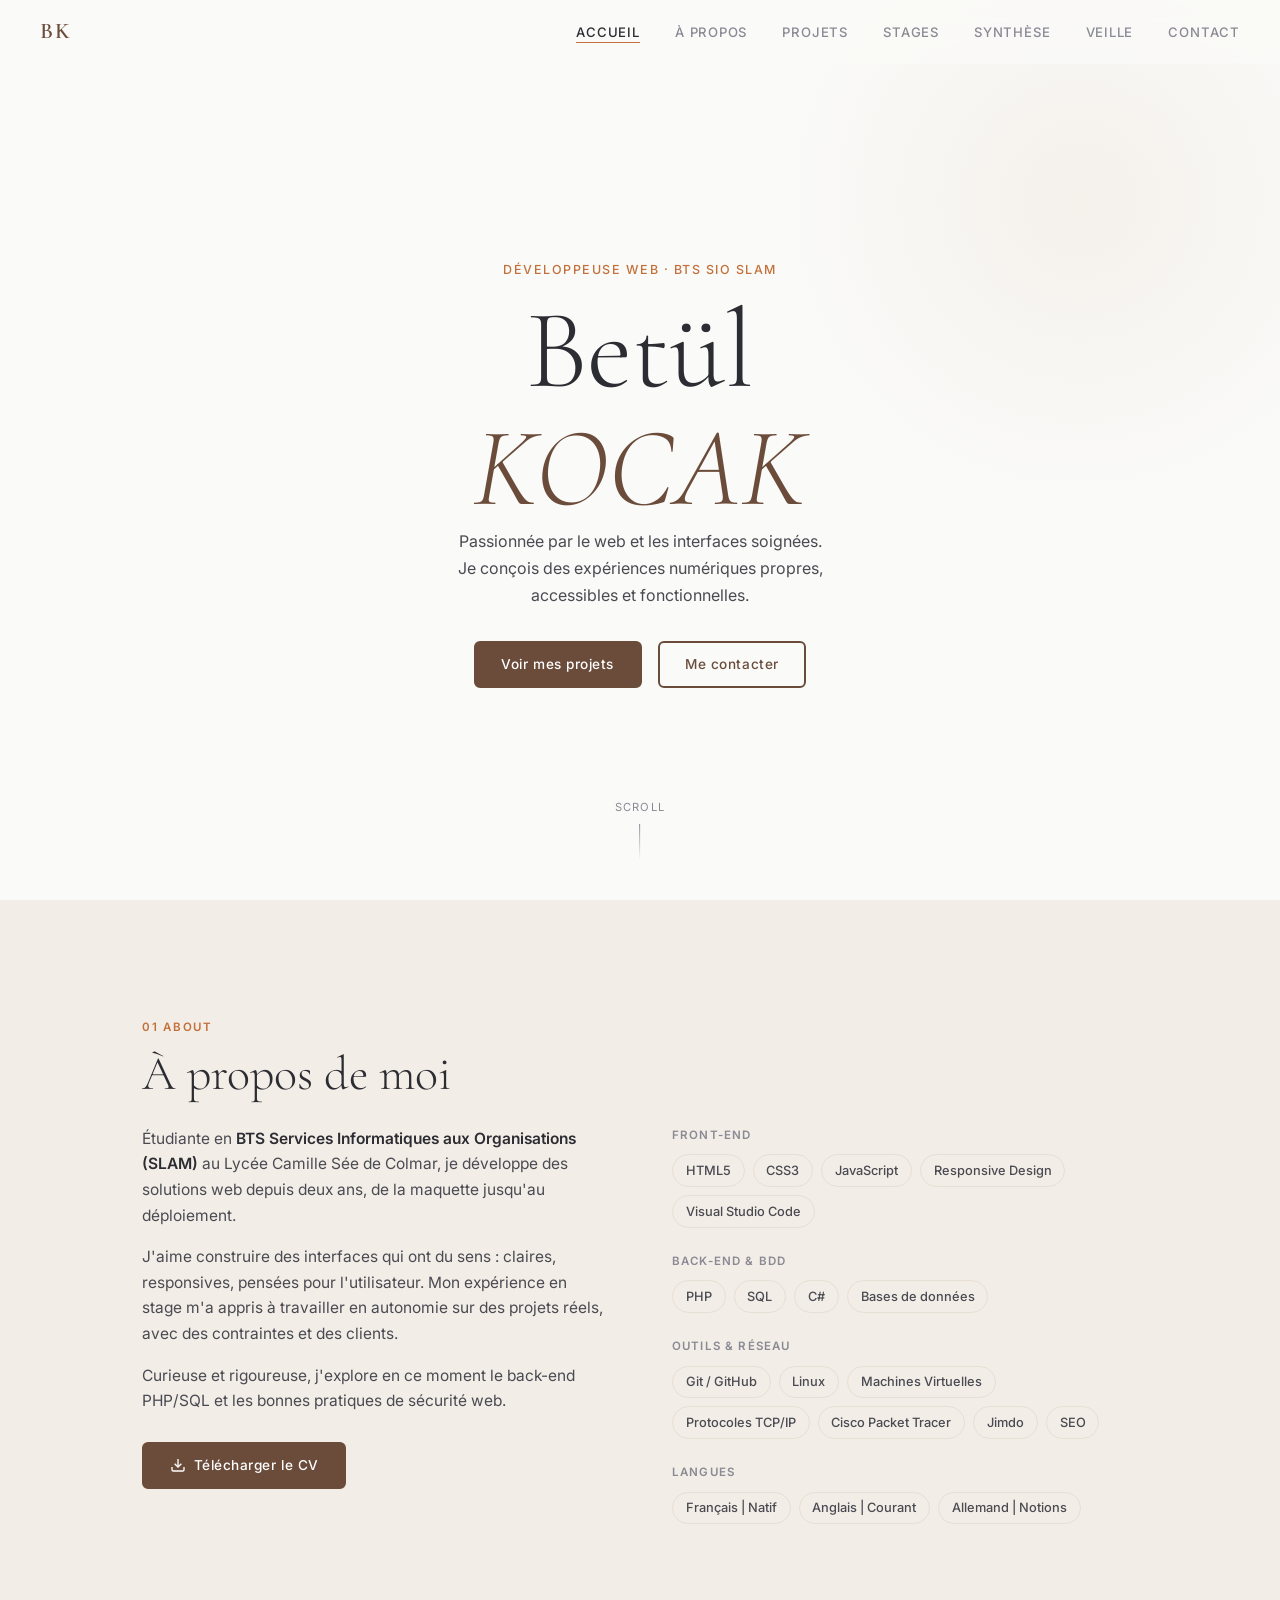
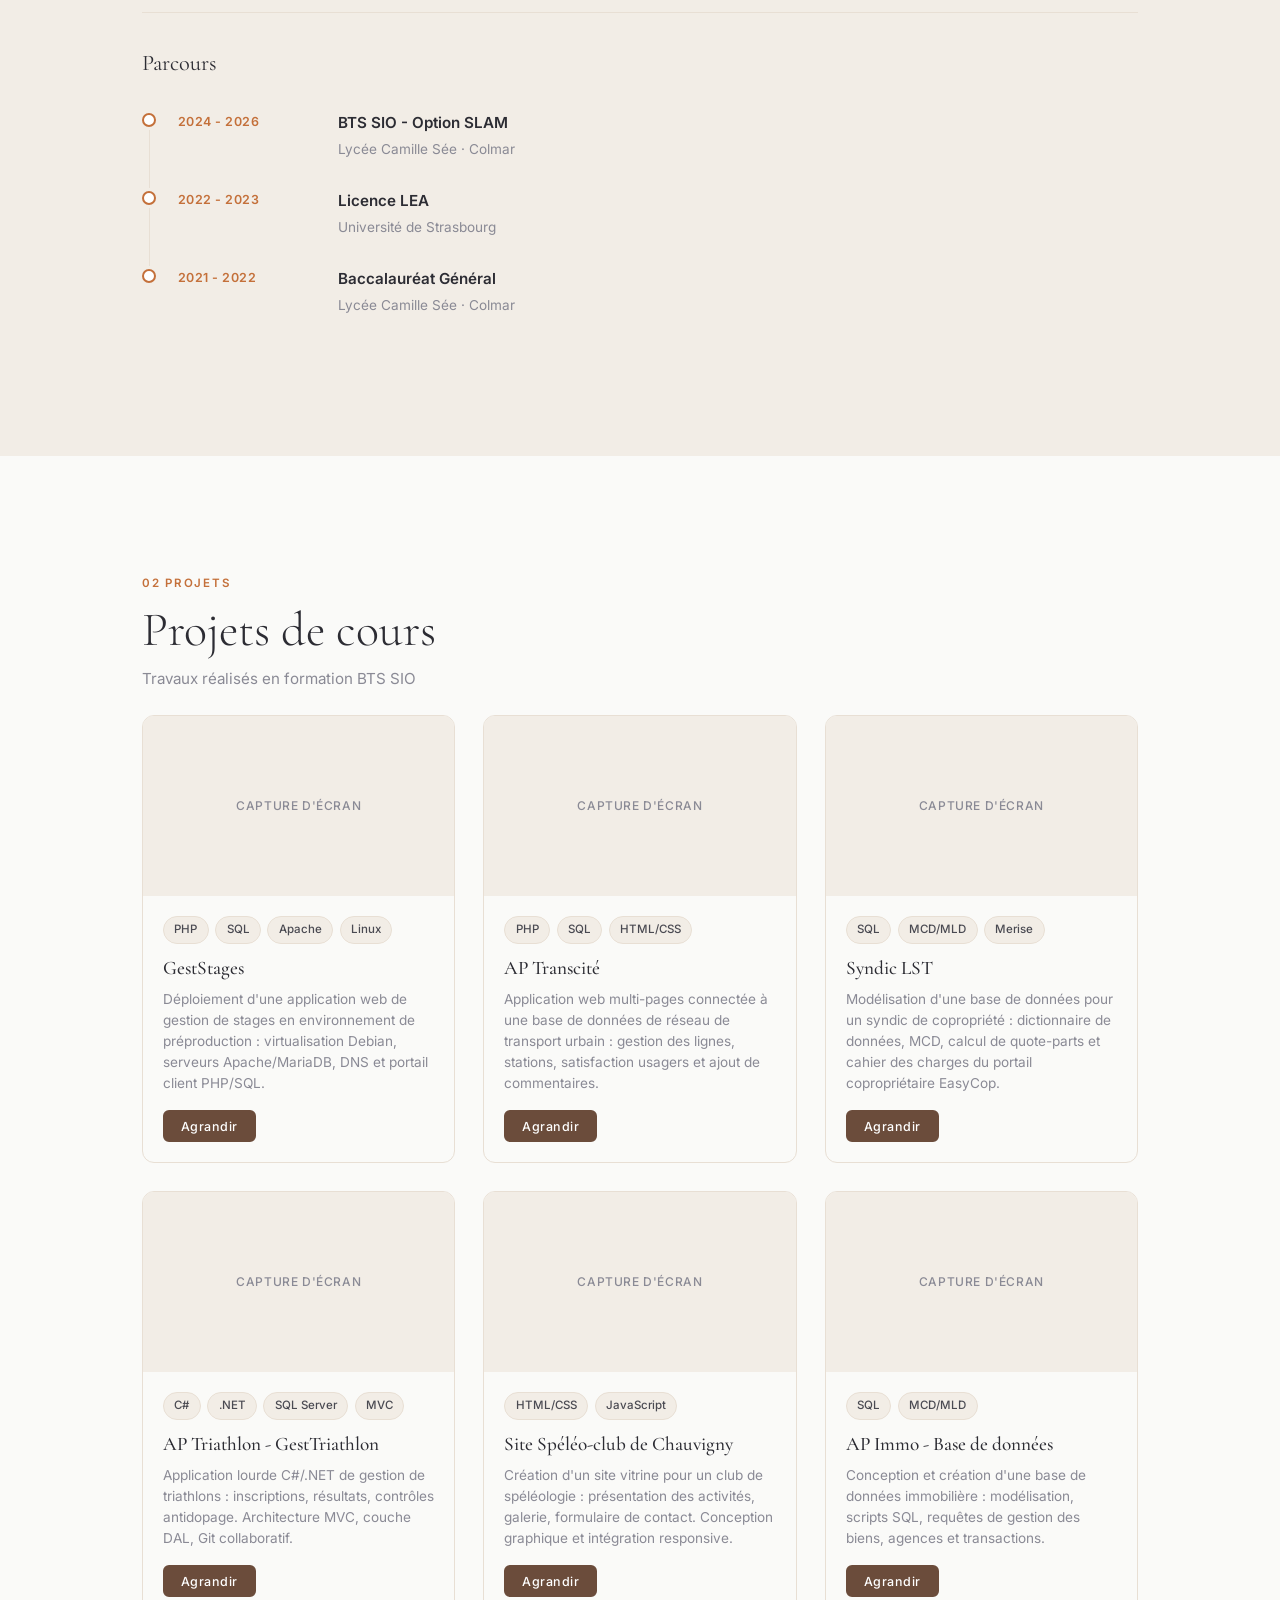
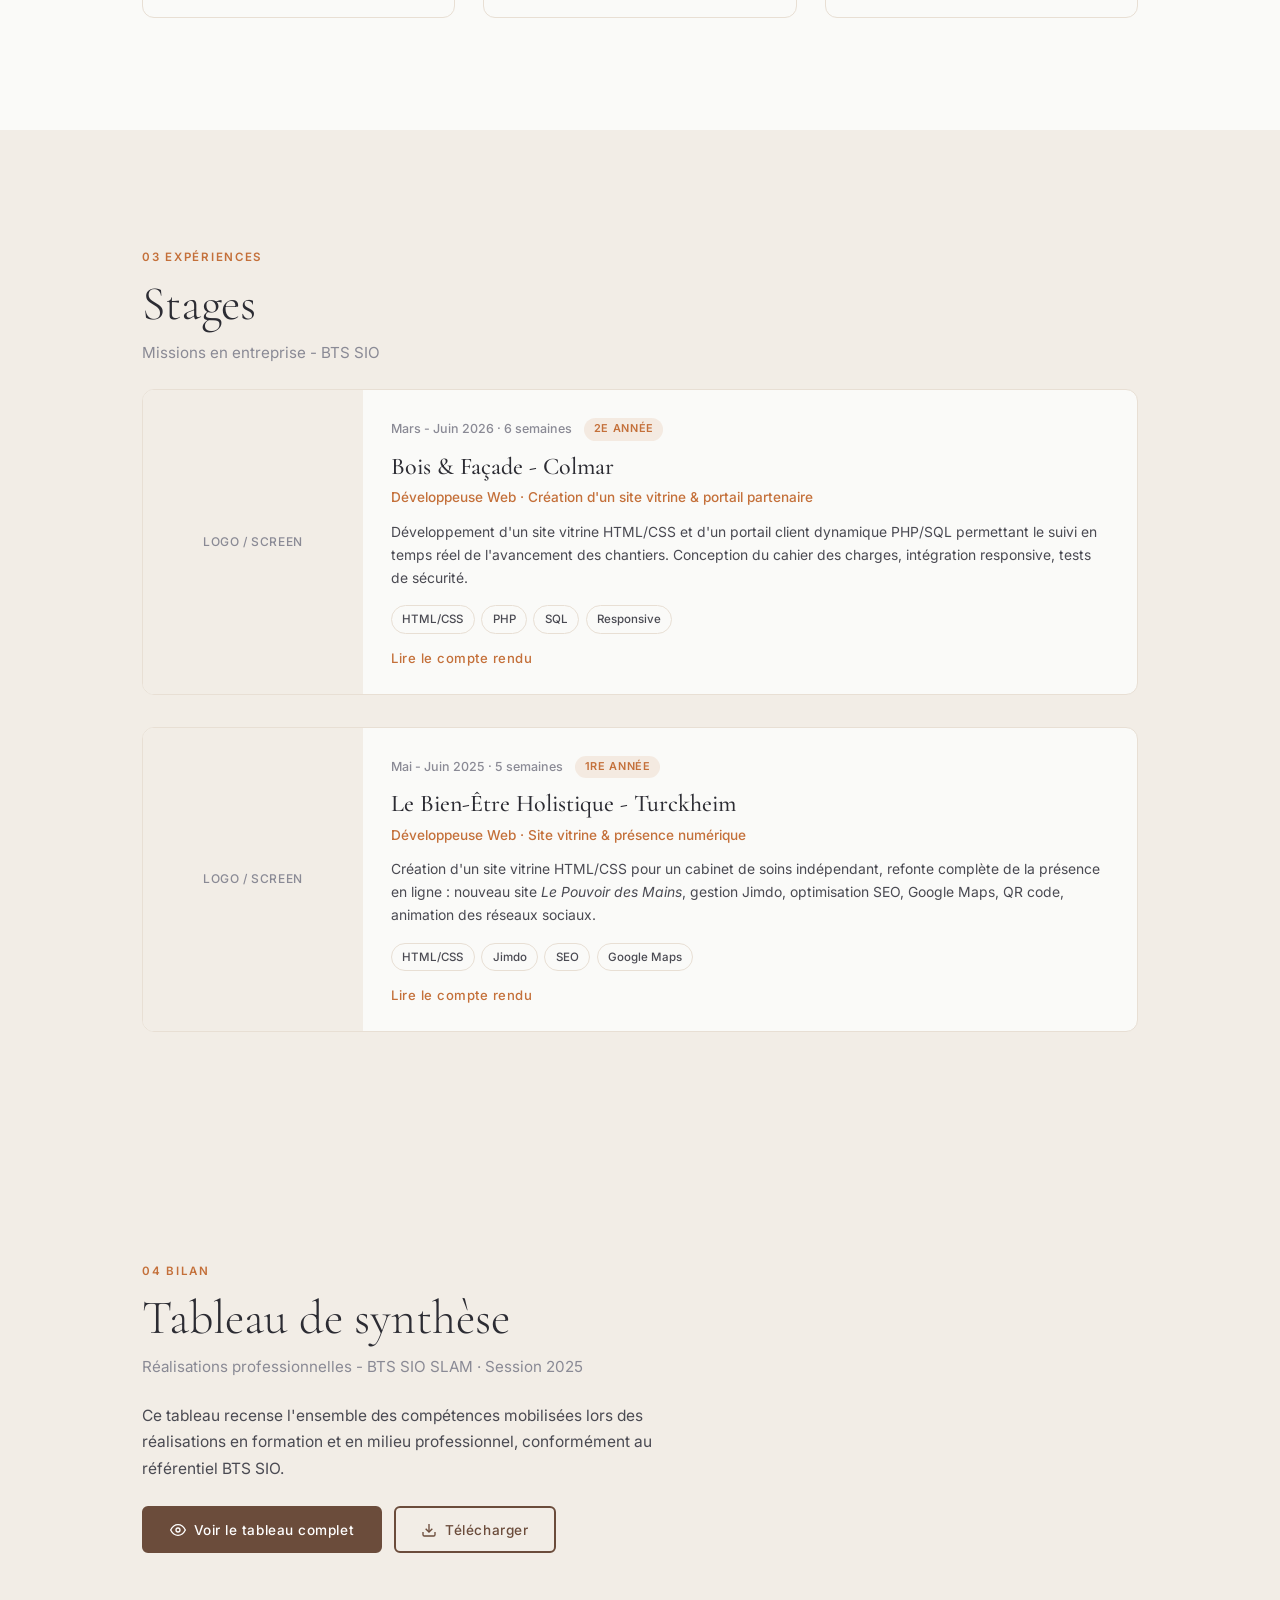
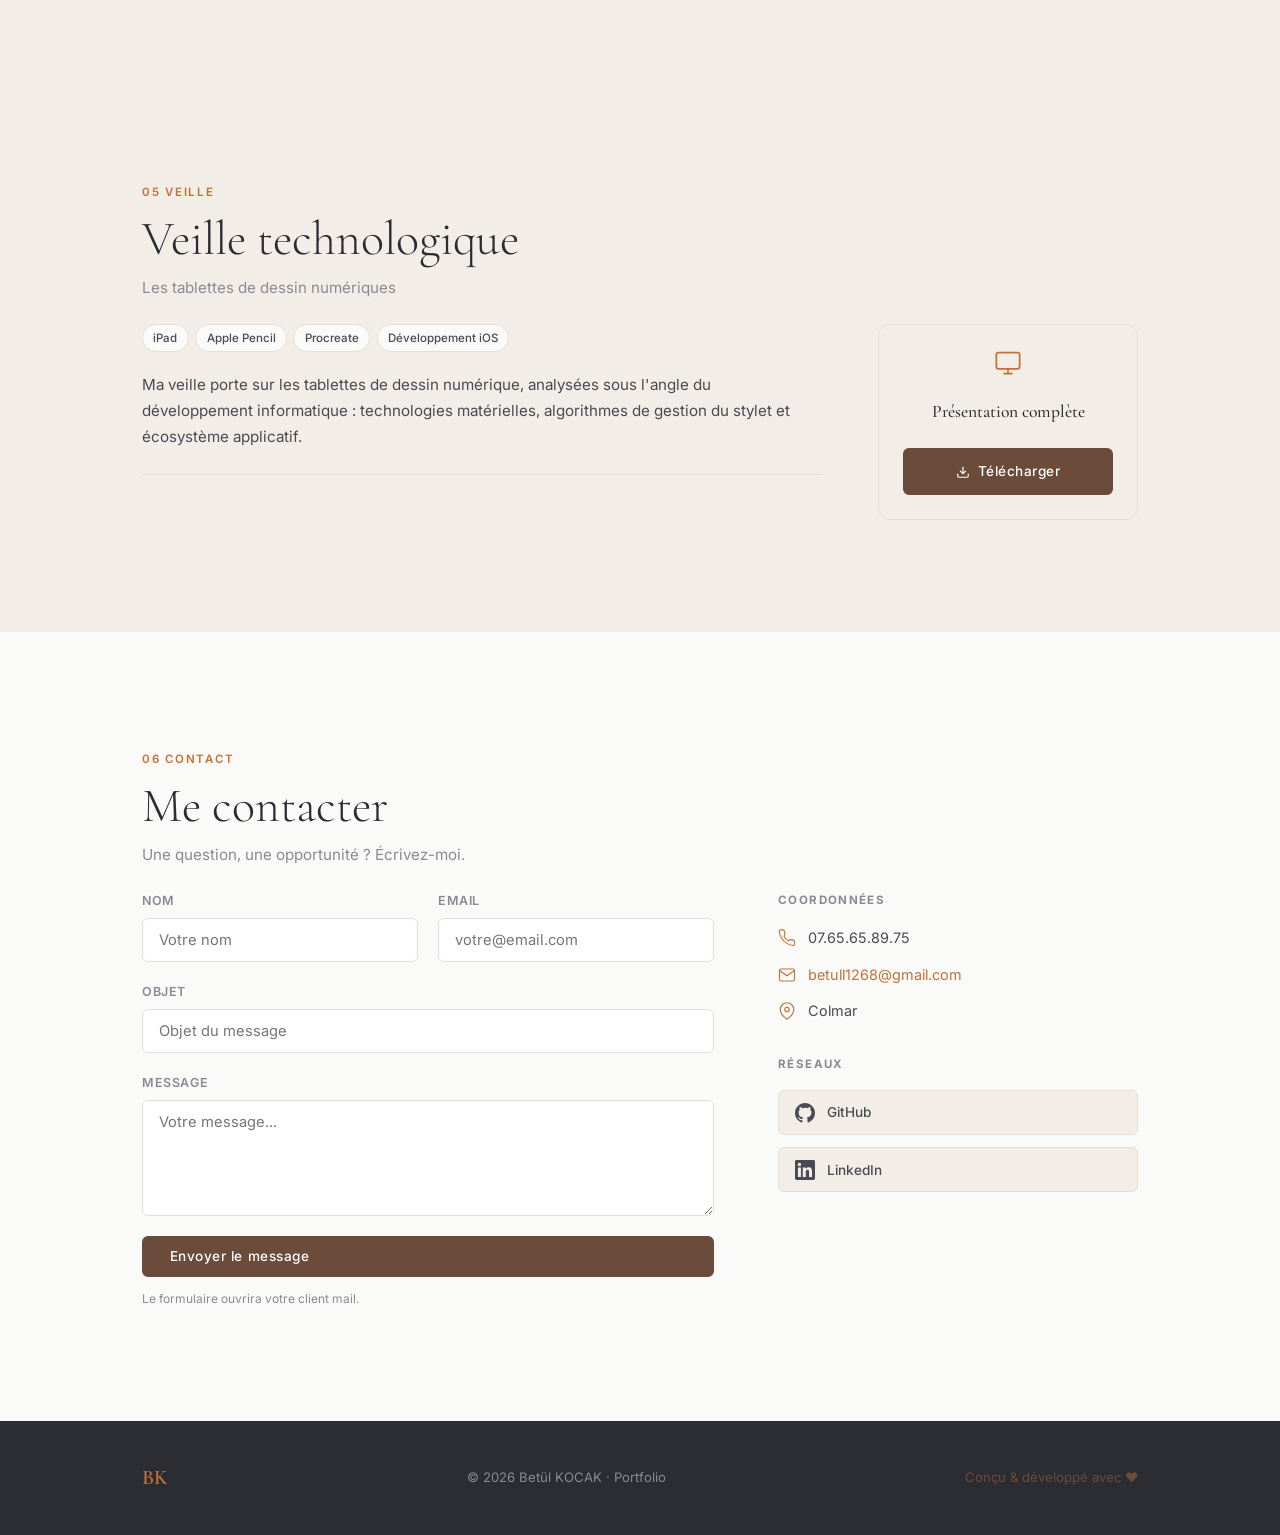
==== index.html @ 1bd892aa "modifs" ====
<!DOCTYPE html>
<html lang="fr">
<head>
  <meta charset="UTF-8" />
  <meta name="viewport" content="width=device-width, initial-scale=1.0" />
  <title>Betül KOCAK | Portfolio</title>
  <link rel="preconnect" href="https://fonts.googleapis.com" />
  <link rel="preconnect" href="https://fonts.gstatic.com" crossorigin />
  <link href="https://fonts.googleapis.com/css2?family=Cormorant+Garamond:ital,wght@0,300;0,400;0,500;0,600;1,300;1,400&family=Inter:wght@300;400;500;600&display=swap" rel="stylesheet" />
  <link rel="stylesheet" href="css/style.css" />
</head>
<body>

  <!-- NAV -->
  <nav class="navbar" id="navbar">
    <div class="nav-logo">BK</div>
    <ul class="nav-links">
      <li><a href="#accueil" class="nav-link active" data-section="accueil">Accueil</a></li>
      <li><a href="#about" class="nav-link" data-section="about">À propos</a></li>
      <li><a href="#projects" class="nav-link" data-section="projects">Projets</a></li>
      <li><a href="#stages" class="nav-link" data-section="stages">Stages</a></li>
      <li><a href="#synthese" class="nav-link" data-section="synthese">Synthèse</a></li>
      <li><a href="#veille" class="nav-link" data-section="veille">Veille</a></li>
      <li><a href="#contact" class="nav-link" data-section="contact">Contact</a></li>
    </ul>
    <button class="nav-toggle" id="navToggle" aria-label="Menu">
      <span></span><span></span><span></span>
    </button>
  </nav>

  <!-- MOBILE MENU -->
  <div class="mobile-menu" id="mobileMenu">
    <ul>
      <li><a href="#accueil" class="mobile-link">Accueil</a></li>
      <li><a href="#about" class="mobile-link">À propos</a></li>
      <li><a href="#projects" class="mobile-link">Projets</a></li>
      <li><a href="#stages" class="mobile-link">Stages</a></li>
      <li><a href="#synthese" class="mobile-link">Synthèse</a></li>
      <li><a href="#veille" class="mobile-link">Veille</a></li>
      <li><a href="#contact" class="mobile-link">Contact</a></li>
    </ul>
  </div>

  <!-- HERO -->
  <section id="accueil" class="hero">
    <div class="hero-bg-pattern"></div>
    <div class="hero-content hero-content-nophoto">
      <div class="hero-text">
        <p class="hero-eyebrow fade-in delay-1">Développeuse Web · BTS SIO SLAM</p>
        <h1 class="hero-name fade-in delay-2">Betül<br /><em>KOCAK</em></h1>
        <p class="hero-tagline fade-in delay-3">
          Passionnée par le web et les interfaces soignées.<br />
          Je conçois des expériences numériques propres, accessibles et fonctionnelles.
        </p>
        <div class="hero-cta fade-in delay-4">
          <a href="#projects" class="btn btn-primary">Voir mes projets</a>
          <a href="#contact" class="btn btn-ghost">Me contacter</a>
        </div>
      </div>
    </div>
    <div class="hero-scroll-hint">
      <span>Scroll</span>
      <div class="scroll-line"></div>
    </div>
  </section>

  <!-- ABOUT -->
  <section id="about" class="section about-section">
    <div class="container">
      <div class="section-header fade-up">
        <span class="section-label">01 About</span>
        <h2 class="section-title">À propos de moi</h2>
      </div>
      <div class="about-grid">
        <div class="about-bio fade-up">
          <p>
            Étudiante en <strong>BTS Services Informatiques aux Organisations (SLAM)</strong> au Lycée Camille Sée de Colmar, je développe des solutions web depuis deux ans, de la maquette jusqu'au déploiement.
          </p>
          <p>
            J'aime construire des interfaces qui ont du sens : claires, responsives, pensées pour l'utilisateur. Mon expérience en stage m'a appris à travailler en autonomie sur des projets réels, avec des contraintes et des clients.
          </p>
          <p>
            Curieuse et rigoureuse, j'explore en ce moment le back-end PHP/SQL et les bonnes pratiques de sécurité web.
          </p>
          <div class="about-actions">
            <a href="assets/CV_Betul_KOCAK.jpg" download class="btn btn-primary">
              <svg width="16" height="16" viewBox="0 0 24 24" fill="none" stroke="currentColor" stroke-width="2"><path d="M21 15v4a2 2 0 0 1-2 2H5a2 2 0 0 1-2-2v-4"/><polyline points="7,10 12,15 17,10"/><line x1="12" y1="15" x2="12" y2="3"/></svg>
              Télécharger le CV
            </a>
          </div>
        </div>
        <div class="about-skills fade-up delay-2">
          <div class="skills-block">
            <h3 class="skills-category">Front-end</h3>
            <div class="skills-tags">
              <span class="tag">HTML5</span>
              <span class="tag">CSS3</span>
              <span class="tag">JavaScript</span>
              <span class="tag">Responsive Design</span>
              <span class="tag">Visual Studio Code</span>
            </div>
          </div>
          <div class="skills-block">
            <h3 class="skills-category">Back-end &amp; BDD</h3>
            <div class="skills-tags">
              <span class="tag">PHP</span>
              <span class="tag">SQL</span>
              <span class="tag">C#</span>
              <span class="tag">Bases de données</span>
            </div>
          </div>
          <div class="skills-block">
            <h3 class="skills-category">Outils &amp; Réseau</h3>
            <div class="skills-tags">
              <span class="tag">Git / GitHub</span>
              <span class="tag">Linux</span>
              <span class="tag">Machines Virtuelles</span>
              <span class="tag">Protocoles TCP/IP</span>
              <span class="tag">Cisco Packet Tracer</span>
              <span class="tag">Jimdo</span>
              <span class="tag">SEO</span>
            </div>
          </div>
          <div class="skills-block">
            <h3 class="skills-category">Langues</h3>
            <div class="skills-tags">
              <span class="tag">Français | Natif</span>
              <span class="tag">Anglais | Courant</span>
              <span class="tag">Allemand | Notions</span>
            </div>
          </div>
        </div>
      </div>

      <!-- Timeline formation -->
      <div class="timeline-wrap fade-up">
        <h3 class="timeline-title">Parcours</h3>
        <div class="timeline">
          <div class="timeline-item">
            <div class="timeline-dot"></div>
            <div class="timeline-date">2024 - 2026</div>
            <div class="timeline-body">
              <strong>BTS SIO - Option SLAM</strong>
              <span>Lycée Camille Sée · Colmar</span>
            </div>
          </div>
          <div class="timeline-item">
            <div class="timeline-dot"></div>
            <div class="timeline-date">2022 - 2023</div>
            <div class="timeline-body">
              <strong>Licence LEA</strong>
              <span>Université de Strasbourg</span>
            </div>
          </div>
          <div class="timeline-item">
            <div class="timeline-dot"></div>
            <div class="timeline-date">2021 - 2022</div>
            <div class="timeline-body">
              <strong>Baccalauréat Général</strong>
              <span>Lycée Camille Sée · Colmar</span>
            </div>
          </div>
        </div>
      </div>
    </div>
  </section>

  <!-- PROJECTS -->
  <section id="projects" class="section projects-section">
    <div class="container">
      <div class="section-header fade-up">
        <span class="section-label">02 Projets</span>
        <h2 class="section-title">Projets de cours</h2>
        <p class="section-subtitle">Travaux réalisés en formation BTS SIO</p>
      </div>

      <div class="cards-grid">

        <!-- Projet GestStages -->
        <div class="project-card fade-up">
          <div class="card-img-wrap">
            <div class="card-img-placeholder">
              <span>Capture d'écran</span>
            </div>
          </div>
          <div class="card-body">
            <div class="card-tags">
              <span class="tag tag-sm">PHP</span>
              <span class="tag tag-sm">SQL</span>
              <span class="tag tag-sm">Apache</span>
              <span class="tag tag-sm">Linux</span>
            </div>
            <h3 class="card-title">GestStages</h3>
            <p class="card-desc">Déploiement d'une application web de gestion de stages en environnement de préproduction : virtualisation Debian, serveurs Apache/MariaDB, DNS et portail client PHP/SQL.</p>
            <div class="card-footer">
              <button class="btn btn-primary btn-sm" onclick="openModal('modal-p-geststages')">Agrandir</button>
            </div>
          </div>
        </div>

        <!-- Projet Transcité -->
        <div class="project-card fade-up delay-1">
          <div class="card-img-wrap">
            <div class="card-img-placeholder">
              <span>Capture d'écran</span>
            </div>
          </div>
          <div class="card-body">
            <div class="card-tags">
              <span class="tag tag-sm">PHP</span>
              <span class="tag tag-sm">SQL</span>
              <span class="tag tag-sm">HTML/CSS</span>
            </div>
            <h3 class="card-title">AP Transcité</h3>
            <p class="card-desc">Application web multi-pages connectée à une base de données de réseau de transport urbain : gestion des lignes, stations, satisfaction usagers et ajout de commentaires.</p>
            <div class="card-footer">
              <button class="btn btn-primary btn-sm" onclick="openModal('modal-p-transcite')">Agrandir</button>
            </div>
          </div>
        </div>

        <!-- Projet Syndic LST -->
        <div class="project-card fade-up delay-2">
          <div class="card-img-wrap">
            <div class="card-img-placeholder">
              <span>Capture d'écran</span>
            </div>
          </div>
          <div class="card-body">
            <div class="card-tags">
              <span class="tag tag-sm">SQL</span>
              <span class="tag tag-sm">MCD/MLD</span>
              <span class="tag tag-sm">Merise</span>
            </div>
            <h3 class="card-title">Syndic LST</h3>
            <p class="card-desc">Modélisation d'une base de données pour un syndic de copropriété : dictionnaire de données, MCD, calcul de quote-parts et cahier des charges du portail copropriétaire EasyCop.</p>
            <div class="card-footer">
              <button class="btn btn-primary btn-sm" onclick="openModal('modal-p-syndic')">Agrandir</button>
            </div>
          </div>
        </div>

        <!-- Projet AP Triathlon -->
        <div class="project-card fade-up delay-3">
          <div class="card-img-wrap">
            <div class="card-img-placeholder">
              <span>Capture d'écran</span>
            </div>
          </div>
          <div class="card-body">
            <div class="card-tags">
              <span class="tag tag-sm">C#</span>
              <span class="tag tag-sm">.NET</span>
              <span class="tag tag-sm">SQL Server</span>
              <span class="tag tag-sm">MVC</span>
            </div>
            <h3 class="card-title">AP Triathlon - GestTriathlon</h3>
            <p class="card-desc">Application lourde C#/.NET de gestion de triathlons : inscriptions, résultats, contrôles antidopage. Architecture MVC, couche DAL, Git collaboratif.</p>
            <div class="card-footer">
              <button class="btn btn-primary btn-sm" onclick="openModal('modal-p-triathlon')">Agrandir</button>
            </div>
          </div>
        </div>

        <!-- Projet Spéléo -->
        <div class="project-card fade-up">
          <div class="card-img-wrap">
            <div class="card-img-placeholder">
              <span>Capture d'écran</span>
            </div>
          </div>
          <div class="card-body">
            <div class="card-tags">
              <span class="tag tag-sm">HTML/CSS</span>
              <span class="tag tag-sm">JavaScript</span>
            </div>
            <h3 class="card-title">Site Spéléo-club de Chauvigny</h3>
            <p class="card-desc">Création d'un site vitrine pour un club de spéléologie : présentation des activités, galerie, formulaire de contact. Conception graphique et intégration responsive.</p>
            <div class="card-footer">
              <button class="btn btn-primary btn-sm" onclick="openModal('modal-p-speleo')">Agrandir</button>
            </div>
          </div>
        </div>

        <!-- Projet AP Immo -->
        <div class="project-card fade-up delay-1">
          <div class="card-img-wrap">
            <div class="card-img-placeholder">
              <span>Capture d'écran</span>
            </div>
          </div>
          <div class="card-body">
            <div class="card-tags">
              <span class="tag tag-sm">SQL</span>
              <span class="tag tag-sm">MCD/MLD</span>
            </div>
            <h3 class="card-title">AP Immo - Base de données</h3>
            <p class="card-desc">Conception et création d'une base de données immobilière : modélisation, scripts SQL, requêtes de gestion des biens, agences et transactions.</p>
            <div class="card-footer">
              <button class="btn btn-primary btn-sm" onclick="openModal('modal-p-immo')">Agrandir</button>
            </div>
          </div>
        </div>

      </div>
    </div>
  </section>

  <!-- STAGES -->
  <section id="stages" class="section stages-section">
    <div class="container">
      <div class="section-header fade-up">
        <span class="section-label">03 Expériences</span>
        <h2 class="section-title">Stages</h2>
        <p class="section-subtitle">Missions en entreprise - BTS SIO</p>
      </div>

      <div class="stages-list">

        <!-- Stage 2 -->
        <div class="stage-card fade-up" onclick="openModal('modal-s2')">
          <div class="stage-card-left">
            <div class="stage-img-placeholder">
              <span>Logo / Screen</span>
            </div>
          </div>
          <div class="stage-card-right">
            <div class="stage-meta">
              <span class="stage-date">Mars - Juin 2026 · 6 semaines</span>
              <span class="stage-badge">2e année</span>
            </div>
            <h3 class="stage-title">Bois &amp; Façade - Colmar</h3>
            <p class="stage-role">Développeuse Web · Création d'un site vitrine &amp; portail partenaire</p>
            <p class="stage-desc">
              Développement d'un site vitrine HTML/CSS et d'un portail client dynamique PHP/SQL permettant le suivi en temps réel de l'avancement des chantiers. Conception du cahier des charges, intégration responsive, tests de sécurité.
            </p>
            <div class="stage-tags">
              <span class="tag tag-sm">HTML/CSS</span>
              <span class="tag tag-sm">PHP</span>
              <span class="tag tag-sm">SQL</span>
              <span class="tag tag-sm">Responsive</span>
            </div>
            <div class="stage-actions" onclick="event.stopPropagation()">
              <button class="btn-text" onclick="openModal('modal-s2')">Lire le compte rendu</button>
            </div>
          </div>
        </div>

        <!-- Stage 1 -->
        <div class="stage-card fade-up delay-1" onclick="openModal('modal-s1')">
          <div class="stage-card-left">
            <div class="stage-img-placeholder">
              <span>Logo / Screen</span>
            </div>
          </div>
          <div class="stage-card-right">
            <div class="stage-meta">
              <span class="stage-date">Mai - Juin 2025 · 5 semaines</span>
              <span class="stage-badge">1re année</span>
            </div>
            <h3 class="stage-title">Le Bien-Être Holistique - Turckheim</h3>
            <p class="stage-role">Développeuse Web · Site vitrine &amp; présence numérique</p>
            <p class="stage-desc">
              Création d'un site vitrine HTML/CSS pour un cabinet de soins indépendant, refonte complète de la présence en ligne : nouveau site <em>Le Pouvoir des Mains</em>, gestion Jimdo, optimisation SEO, Google Maps, QR code, animation des réseaux sociaux.
            </p>
            <div class="stage-tags">
              <span class="tag tag-sm">HTML/CSS</span>
              <span class="tag tag-sm">Jimdo</span>
              <span class="tag tag-sm">SEO</span>
              <span class="tag tag-sm">Google Maps</span>
            </div>
            <div class="stage-actions" onclick="event.stopPropagation()">
              <button class="btn-text" onclick="openModal('modal-s1')">Lire le compte rendu</button>
            </div>
          </div>
        </div>

      </div>
    </div>
  </section>

  <!-- TABLEAU DE SYNTHÈSE -->
  <section id="synthese" class="section synthese-section">
    <div class="container">
      <div class="section-header fade-up">
        <span class="section-label">04 Bilan</span>
        <h2 class="section-title">Tableau de synthèse</h2>
        <p class="section-subtitle">Réalisations professionnelles - BTS SIO SLAM · Session 2025</p>
      </div>
      <div class="synthese-compact fade-up">
        <p class="synthese-text">Ce tableau recense l'ensemble des compétences mobilisées lors des réalisations en formation et en milieu professionnel, conformément au référentiel BTS SIO.</p>
        <div class="synthese-actions">
          <button class="btn btn-primary" onclick="openSynthese()">
            <svg width="16" height="16" viewBox="0 0 24 24" fill="none" stroke="currentColor" stroke-width="2"><path d="M1 12s4-8 11-8 11 8 11 8-4 8-11 8-11-8-11-8z"/><circle cx="12" cy="12" r="3"/></svg>
            Voir le tableau complet
          </button>
          <a href="assets/Betul_Tableau.jpg" download class="btn btn-ghost">
            <svg width="16" height="16" viewBox="0 0 24 24" fill="none" stroke="currentColor" stroke-width="2"><path d="M21 15v4a2 2 0 0 1-2 2H5a2 2 0 0 1-2-2v-4"/><polyline points="7,10 12,15 17,10"/><line x1="12" y1="15" x2="12" y2="3"/></svg>
            Télécharger
          </a>
        </div>
      </div>
    </div>
  </section>

  <!-- VEILLE TECHNOLOGIQUE -->
  <section id="veille" class="section veille-section">
    <div class="container">
      <div class="section-header fade-up">
        <span class="section-label">05 Veille</span>
        <h2 class="section-title">Veille technologique</h2>
        <p class="section-subtitle">Les tablettes de dessin numériques</p>
      </div>
      <div class="veille-layout fade-up">
        <div class="veille-body">
          <div class="veille-tag-row">
            <span class="tag tag-sm">iPad</span>
            <span class="tag tag-sm">Apple Pencil</span>
            <span class="tag tag-sm">Procreate</span>
            <span class="tag tag-sm">Développement iOS</span>
          </div>
          <p class="veille-intro">
            Ma veille porte sur les tablettes de dessin numérique, analysées sous l'angle du développement informatique : technologies matérielles, algorithmes de gestion du stylet et écosystème applicatif.
          </p>
        </div>

        <div class="veille-sidebar">
          <div class="veille-presentation-card">
            <div class="veille-pres-icon">
              <svg width="28" height="28" viewBox="0 0 24 24" fill="none" stroke="currentColor" stroke-width="1.5"><rect x="2" y="3" width="20" height="14" rx="2"/><path d="M8 21h8M12 17v4"/></svg>
            </div>
            <h4>Présentation complète</h4>
            <a href="assets/MaVeilleTechnologique_BetulKOCAK.pdf" download class="btn btn-primary veille-dl-btn">
              <svg width="14" height="14" viewBox="0 0 24 24" fill="none" stroke="currentColor" stroke-width="2"><path d="M21 15v4a2 2 0 0 1-2 2H5a2 2 0 0 1-2-2v-4"/><polyline points="7,10 12,15 17,10"/><line x1="12" y1="15" x2="12" y2="3"/></svg>
              Télécharger
            </a>
          </div>
        </div>

      </div>
    </div>
  </section>

  <!-- CONTACT -->
  <section id="contact" class="section contact-section">
    <div class="container">
      <div class="section-header fade-up">
        <span class="section-label">06 Contact</span>
        <h2 class="section-title">Me contacter</h2>
        <p class="section-subtitle">Une question, une opportunité ? Écrivez-moi.</p>
      </div>

      <div class="contact-grid">
        <form class="contact-form fade-up" id="contactForm">
          <div class="form-row">
            <div class="form-group">
              <label for="name">Nom</label>
              <input type="text" id="name" name="name" placeholder="Votre nom" required />
            </div>
            <div class="form-group">
              <label for="email">Email</label>
              <input type="email" id="email" name="email" placeholder="votre@email.com" required />
            </div>
          </div>
          <div class="form-group">
            <label for="subject">Objet</label>
            <input type="text" id="subject" name="subject" placeholder="Objet du message" />
          </div>
          <div class="form-group">
            <label for="message">Message</label>
            <textarea id="message" name="message" rows="5" placeholder="Votre message..." required></textarea>
          </div>
          <button type="submit" class="btn btn-primary">Envoyer le message</button>
          <p class="form-note">Le formulaire ouvrira votre client mail.</p>
        </form>

        <div class="contact-info fade-up delay-2">
          <div class="contact-info-block">
            <h3>Coordonnées</h3>
            <ul class="contact-list">
              <li>
                <svg width="18" height="18" viewBox="0 0 24 24" fill="none" stroke="currentColor" stroke-width="1.5"><path d="M22 16.92v3a2 2 0 0 1-2.18 2 19.79 19.79 0 0 1-8.63-3.07A19.5 19.5 0 0 1 4.69 12 19.79 19.79 0 0 1 1.58 3.41a2 2 0 0 1 2-2.18h3a2 2 0 0 1 2 1.72 12.84 12.84 0 0 0 .7 2.81 2 2 0 0 1-.45 2.11L8.09 9.91a16 16 0 0 0 6 6l1.27-1.27a2 2 0 0 1 2.11-.45 12.84 12.84 0 0 0 2.81.7A2 2 0 0 1 22 16.92z"/></svg>
                <span>07.65.65.89.75</span>
              </li>
              <li>
                <svg width="18" height="18" viewBox="0 0 24 24" fill="none" stroke="currentColor" stroke-width="1.5"><path d="M4 4h16c1.1 0 2 .9 2 2v12c0 1.1-.9 2-2 2H4c-1.1 0-2-.9-2-2V6c0-1.1.9-2 2-2z"/><polyline points="22,6 12,13 2,6"/></svg>
                <a href="mailto:betull1268@gmail.com">betull1268@gmail.com</a>
              </li>
              <li>
                <svg width="18" height="18" viewBox="0 0 24 24" fill="none" stroke="currentColor" stroke-width="1.5"><path d="M21 10c0 7-9 13-9 13s-9-6-9-13a9 9 0 0 1 18 0z"/><circle cx="12" cy="10" r="3"/></svg>
                <span>Colmar</span>
              </li>
            </ul>
          </div>
          <div class="contact-info-block">
            <h3>Réseaux</h3>
            <div class="social-links">
              <a href="https://github.com/betull1268-glitch" class="social-btn" aria-label="GitHub">
                <svg width="20" height="20" viewBox="0 0 24 24" fill="currentColor"><path d="M12 0C5.374 0 0 5.373 0 12c0 5.302 3.438 9.8 8.207 11.387.599.111.793-.261.793-.577v-2.234c-3.338.726-4.033-1.416-4.033-1.416-.546-1.387-1.333-1.756-1.333-1.756-1.089-.745.083-.729.083-.729 1.205.084 1.839 1.237 1.839 1.237 1.07 1.834 2.807 1.304 3.492.997.107-.775.418-1.305.762-1.604-2.665-.305-5.467-1.334-5.467-5.931 0-1.311.469-2.381 1.236-3.221-.124-.303-.535-1.524.117-3.176 0 0 1.008-.322 3.301 1.23A11.509 11.509 0 0 1 12 5.803c1.02.005 2.047.138 3.006.404 2.291-1.552 3.297-1.23 3.297-1.23.653 1.653.242 2.874.118 3.176.77.84 1.235 1.911 1.235 3.221 0 4.609-2.807 5.624-5.479 5.921.43.372.823 1.102.823 2.222v3.293c0 .319.192.694.801.576C20.566 21.797 24 17.3 24 12c0-6.627-5.373-12-12-12z"/></svg>
                GitHub
              </a>
              <a href="https://www.linkedin.com/in/b%C3%A9tul-kocak-2690993a0/" class="social-btn" aria-label="LinkedIn">
                <svg width="20" height="20" viewBox="0 0 24 24" fill="currentColor"><path d="M20.447 20.452h-3.554v-5.569c0-1.328-.027-3.037-1.852-3.037-1.853 0-2.136 1.445-2.136 2.939v5.667H9.351V9h3.414v1.561h.046c.477-.9 1.637-1.85 3.37-1.85 3.601 0 4.267 2.37 4.267 5.455v6.286zM5.337 7.433a2.062 2.062 0 0 1-2.063-2.065 2.064 2.064 0 1 1 2.063 2.065zm1.782 13.019H3.555V9h3.564v11.452zM22.225 0H1.771C.792 0 0 .774 0 1.729v20.542C0 23.227.792 24 1.771 24h20.451C23.2 24 24 23.227 24 22.271V1.729C24 .774 23.2 0 22.222 0h.003z"/></svg>
                LinkedIn
              </a>
            </div>
          </div>
        </div>
      </div>
    </div>
  </section>

  <!-- FOOTER -->
  <footer class="footer">
    <div class="container footer-inner">
      <span class="footer-logo">BK</span>
      <p>© 2026 Betül KOCAK · Portfolio</p>
      <p class="footer-credits">Conçu &amp; développé avec ♥</p>
    </div>
  </footer>

  <!-- MODAL SYNTHESE (lightbox image) -->
  <div class="modal-overlay" id="modal-synthese" onclick="closeModal(event, 'modal-synthese')">
    <div class="modal-box modal-box-xl">
      <button class="modal-close" onclick="closeModal(null, 'modal-synthese')">✕</button>
      <div class="modal-content" style="padding:1rem;">
        <h2 class="modal-title" style="margin-bottom:1rem;">Tableau de synthèse des réalisations</h2>
        <img src="assets/Betul_Tableau.jpg" alt="Tableau de synthèse BTS SIO SLAM - KOCAK Betül" style="width:100%;border-radius:8px;display:block;" />
        <div style="margin-top:1rem;display:flex;gap:1rem;">
          <a href="assets/Betul_Tableau.jpg" download class="btn btn-primary">Télécharger</a>
        </div>
      </div>
    </div>
  </div>

  <!-- MODALS PROJETS -->
  <div class="modal-overlay" id="modal-p-geststages" onclick="closeModal(event, 'modal-p-geststages')">
    <div class="modal-box modal-box-lg">
      <button class="modal-close" onclick="closeModal(null, 'modal-p-geststages')">✕</button>
      <div class="modal-img-placeholder"><span>Captures d'écran du projet</span></div>
      <div class="modal-content">
        <div class="modal-tags">
          <span class="tag tag-sm">PHP</span><span class="tag tag-sm">SQL</span><span class="tag tag-sm">Apache</span><span class="tag tag-sm">Debian</span><span class="tag tag-sm">Linux</span>
        </div>
        <h2 class="modal-title">GestStages</h2>
        <p class="modal-subtitle">Déploiement d'une application web en environnement de préproduction</p>
        <p class="modal-desc">Réalisé en binôme (SLAM + SISR), ce TP consistait à déployer une application PHP/SQL de gestion de stages sur une infrastructure virtualisée Debian, avec deux serveurs spécialisés (SRV-WEB et SRV-BDD) configurés manuellement.</p>
        <p class="modal-desc"><strong>Mission SLAM :</strong> déploiement de l'application via SSH/SCP, importation du script SQL, création de l'utilisateur base de données, ajout du fichier de diagnostic PHP, gestion des droits (groupe dev, permissions 775).</p>
        <p class="modal-desc"><strong>Outils :</strong> VirtualBox, Debian, Apache2, PHP, MariaDB, SSH, SCP.</p>
        <a href="#" class="btn btn-primary" target="_blank">Voir sur GitHub</a>
      </div>
    </div>
  </div>

  <div class="modal-overlay" id="modal-p-transcite" onclick="closeModal(event, 'modal-p-transcite')">
    <div class="modal-box modal-box-lg">
      <button class="modal-close" onclick="closeModal(null, 'modal-p-transcite')">✕</button>
      <div class="modal-img-placeholder"><span>Captures d'écran du projet</span></div>
      <div class="modal-content">
        <div class="modal-tags">
          <span class="tag tag-sm">PHP</span><span class="tag tag-sm">SQL</span><span class="tag tag-sm">HTML/CSS</span><span class="tag tag-sm">WAMP</span>
        </div>
        <h2 class="modal-title">AP Transcité</h2>
        <p class="modal-subtitle">Application web de gestion d'un réseau de transport urbain</p>
        <p class="modal-desc">Création d'une application web multi-pages connectée à une base de données de réseau de bus. Le projet couvre la modélisation (Looping), l'initialisation des données, l'exploitation par requêtes SQL et le développement de 6 pages PHP dynamiques.</p>
        <p class="modal-desc"><strong>Fonctionnalités :</strong> liste des lignes, stations par ligne, guichets automatiques manquants, statistiques de satisfaction par critère, formulaire d'ajout de commentaire.</p>
        <p class="modal-desc"><strong>Outils :</strong> WAMP, PHP, SQL, HTML/CSS, Looping.</p>
        <a href="https://github.com/betull1268-glitch/E6-Transcite" class="btn btn-primary" target="_blank">Voir sur GitHub</a>
      </div>
    </div>
  </div>

  <div class="modal-overlay" id="modal-p-syndic" onclick="closeModal(event, 'modal-p-syndic')">
    <div class="modal-box modal-box-lg">
      <button class="modal-close" onclick="closeModal(null, 'modal-p-syndic')">✕</button>
      <div class="modal-img-placeholder"><span>Captures d'écran du projet</span></div>
      <div class="modal-content">
        <div class="modal-tags">
          <span class="tag tag-sm">SQL</span><span class="tag tag-sm">MCD/MLD</span><span class="tag tag-sm">Merise</span><span class="tag tag-sm">Analyse</span>
        </div>
        <h2 class="modal-title">Syndic LST</h2>
        <p class="modal-subtitle">Modélisation d'une base de données de gestion de copropriété</p>
        <p class="modal-desc">Projet d'analyse et de modélisation pour un syndic de copropriété : dictionnaire de données (Lot, Copropriétaire, Devis, Prestataire…), conception du MCD, calcul des quotes-parts par tantièmes.</p>
        <p class="modal-desc"><strong>Mission C :</strong> rédaction du cahier des charges du portail copropriétaire EasyCop permettant la simulation de quote-part, la consultation des devis votés et les appels de fonds.</p>
        <a href="#" class="btn btn-primary" target="_blank">Voir sur GitHub</a>
      </div>
    </div>
  </div>

  <div class="modal-overlay" id="modal-p-triathlon" onclick="closeModal(event, 'modal-p-triathlon')">
    <div class="modal-box modal-box-lg">
      <button class="modal-close" onclick="closeModal(null, 'modal-p-triathlon')">✕</button>
      <div class="modal-img-placeholder"><span>Captures d'écran du projet</span></div>
      <div class="modal-content">
        <div class="modal-tags">
          <span class="tag tag-sm">C#</span><span class="tag tag-sm">.NET</span><span class="tag tag-sm">SQL Server</span><span class="tag tag-sm">MVC</span><span class="tag tag-sm">Git</span>
        </div>
        <h2 class="modal-title">AP Triathlon - GestTriathlon</h2>
        <p class="modal-subtitle">Application lourde C#/.NET de gestion de compétitions</p>
        <p class="modal-desc">Application Windows développée en équipe pour le Comité Départemental de Triathlon. Gestion des triathlons, triathlètes, inscriptions, résultats et contrôles antidopage. Architecture MVC avec couche DAL, accès SQL Server via VPN/TSE.</p>
        <p class="modal-desc"><strong>Fonctionnalités :</strong> formulaires CRUD multicritères, gestion des épreuves (nage, vélo, course), alertes dopage, classements, résultats en temps réel.</p>
        <p class="modal-desc"><strong>Méthode :</strong> travail collaboratif en groupe de 3-4, dépôt Git avec branches par développeur, chef de projet désigné.</p>
        <a href="https://github.com/betull1268-glitch/E6-Gesttriathlon" class="btn btn-primary" target="_blank">Voir sur GitHub</a>
      </div>
    </div>
  </div>

  <div class="modal-overlay" id="modal-p-speleo" onclick="closeModal(event, 'modal-p-speleo')">
    <div class="modal-box modal-box-lg">
      <button class="modal-close" onclick="closeModal(null, 'modal-p-speleo')">✕</button>
      <div class="modal-img-placeholder"><span>Captures d'écran du projet</span></div>
      <div class="modal-content">
        <div class="modal-tags">
          <span class="tag tag-sm">HTML/CSS</span><span class="tag tag-sm">JavaScript</span>
        </div>
        <h2 class="modal-title">Site Spéléo-club de Chauvigny</h2>
        <p class="modal-subtitle">Site vitrine responsive pour un club sportif</p>
        <p class="modal-desc">Création d'un site vitrine complet pour le Spéléo-club de Chauvigny : présentation du club et des activités, galerie photos, formulaire de contact, navigation claire et design adapté au public cible.</p>
        <p class="modal-desc"><strong>Compétences :</strong> intégration HTML/CSS, responsive design, accessibilité, UX.</p>
        <a href="#" class="btn btn-primary" target="_blank">Voir sur GitHub</a>
      </div>
    </div>
  </div>

  <div class="modal-overlay" id="modal-p-immo" onclick="closeModal(event, 'modal-p-immo')">
    <div class="modal-box modal-box-lg">
      <button class="modal-close" onclick="closeModal(null, 'modal-p-immo')">✕</button>
      <div class="modal-img-placeholder"><span>Captures d'écran du projet</span></div>
      <div class="modal-content">
        <div class="modal-tags">
          <span class="tag tag-sm">SQL</span><span class="tag tag-sm">MCD/MLD</span><span class="tag tag-sm">Looping</span>
        </div>
        <h2 class="modal-title">AP Immo - Base de données</h2>
        <p class="modal-subtitle">Conception et création d'une base de données immobilière</p>
        <p class="modal-desc">Projet de modélisation d'une base de données pour une agence immobilière : identification des entités (biens, agences, transactions, clients), conception du MCD/MLD, génération du script SQL et requêtes de gestion.</p>
        <a href="#" class="btn btn-primary" target="_blank">Voir sur GitHub</a>
      </div>
    </div>
  </div>

  <!-- MODALS STAGES -->
  <div class="modal-overlay" id="modal-s1" onclick="closeModal(event, 'modal-s1')">
    <div class="modal-box modal-box-lg">
      <button class="modal-close" onclick="closeModal(null, 'modal-s1')">✕</button>
      <div class="modal-img-placeholder"><span>Captures d'écran du site réalisé</span></div>
      <div class="modal-content">
        <div class="modal-tags">
          <span class="tag tag-sm">HTML/CSS</span><span class="tag tag-sm">Jimdo</span><span class="tag tag-sm">SEO</span><span class="tag tag-sm">Google Maps</span>
        </div>
        <p class="modal-meta">Mai - Juin 2025 · Turckheim · 5 semaines · 1re année BTS</p>
        <h2 class="modal-title">Le Bien-Être Holistique</h2>
        <p class="modal-subtitle">Développeuse web - Présence numérique &amp; site vitrine</p>
        <p class="modal-desc">Cabinet de soins et massages de Mme Caroline GRUCKER à Turckheim. L'activité reposait sur une visibilité insuffisante : le premier site souffrait d'un mauvais référencement et d'une confusion avec les services de l'hôtel partenaire.</p>
        <p class="modal-desc"><strong>Mission :</strong> développement d'un nouveau site vitrine <em>Le Pouvoir des Mains</em> en HTML/CSS (VS Code) : navigation claire, formulaire de contact, Google Maps, QR code, design responsive fidèle à l'identité visuelle. Gestion en parallèle du site Jimdo existant et animation des réseaux sociaux (Instagram, Facebook).</p>
        <p class="modal-desc"><strong>Résultat :</strong> site responsive déployé, présence en ligne différenciée, stratégie SEO mise en place, droits d'accès sécurisés.</p>
        <a href="assets/CR_Stage_KOCAK.docx" download class="btn btn-primary">Télécharger le rapport</a>
      </div>
    </div>
  </div>

  <div class="modal-overlay" id="modal-s2" onclick="closeModal(event, 'modal-s2')">
    <div class="modal-box modal-box-lg">
      <button class="modal-close" onclick="closeModal(null, 'modal-s2')">✕</button>
      <div class="modal-img-placeholder"><span>Captures d'écran du portail et du site</span></div>
      <div class="modal-content">
        <div class="modal-tags">
          <span class="tag tag-sm">HTML/CSS</span><span class="tag tag-sm">PHP</span><span class="tag tag-sm">SQL</span><span class="tag tag-sm">Responsive</span>
        </div>
        <p class="modal-meta">Mars - Juin 2026 · Colmar · 6 semaines · 2e année BTS</p>
        <h2 class="modal-title">Bois &amp; Façade</h2>
        <p class="modal-subtitle">Développeuse web - Site vitrine &amp; portail partenaire</p>
        <p class="modal-desc">Entreprise de maçonnerie générale et rénovation basée à Colmar. Avant mon intervention, l'entreprise ne disposait ni d'un site structuré ni d'outils de suivi de chantier : la communication reposait uniquement sur téléphone et e-mail.</p>
        <p class="modal-desc"><strong>Mission :</strong> conception d'un site vitrine HTML/CSS professionnel (services, réalisations, coordonnées) et développement d'un portail partenaire PHP/SQL permettant aux clients de suivre l'avancement de leurs travaux en temps réel. Adaptation responsive complète et tests de sécurité.</p>
        <p class="modal-desc"><strong>Résultat :</strong> deux interfaces déployées et testées, communication client renforcée, transparence sur le suivi de chantier.</p>
        <a href="assets/CR_Stage2_KOCAK.docx" download class="btn btn-primary">Télécharger le rapport</a>
      </div>
    </div>
  </div>

  <script src="js/main.js"></script>
</body>
</html>
---- css/style.css ----
/* ===================================
   BETÜL KOCAK — PORTFOLIO
   Palette & tokens
=================================== */

:root {
  --cream:      #FAFAF8;
  --sand:       #F2EDE6;
  --sand-dark:  #E8DFD4;
  --brown:      #6B4C3B;
  --cognac:     #C4703A;
  --cognac-dim: rgba(196, 112, 58, 0.12);
  --slate:      #4A4A52;
  --muted:      #8A8A95;
  --text:       #2C2C33;
  --white:      #FFFFFF;

  --font-display: 'Cormorant Garamond', Georgia, serif;
  --font-body:    'Inter', system-ui, sans-serif;

  --radius-sm:  6px;
  --radius-md:  12px;
  --radius-lg:  20px;
  --radius-xl:  32px;

  --shadow-sm: 0 2px 8px rgba(0,0,0,0.06);
  --shadow-md: 0 8px 32px rgba(0,0,0,0.09);
  --shadow-lg: 0 16px 48px rgba(0,0,0,0.12);

  --transition: 0.35s cubic-bezier(0.25, 0.46, 0.45, 0.94);
}

*, *::before, *::after { box-sizing: border-box; margin: 0; padding: 0; }

html { scroll-behavior: smooth; font-size: 16px; }

body {
  background: var(--cream);
  color: var(--text);
  font-family: var(--font-body);
  font-weight: 400;
  line-height: 1.65;
  overflow-x: hidden;
}

/* ===================================
   NAVBAR
=================================== */
.navbar {
  position: fixed;
  top: 0; left: 0; right: 0;
  z-index: 100;
  display: flex;
  align-items: center;
  justify-content: space-between;
  padding: 0 2.5rem;
  height: 64px;
  background: rgba(250, 250, 248, 0.88);
  backdrop-filter: blur(12px);
  -webkit-backdrop-filter: blur(12px);
  border-bottom: 1px solid transparent;
  transition: border-color var(--transition), box-shadow var(--transition);
}
.navbar.scrolled {
  border-bottom-color: var(--sand-dark);
  box-shadow: var(--shadow-sm);
}
.nav-logo {
  font-family: var(--font-display);
  font-size: 1.4rem;
  font-weight: 600;
  color: var(--brown);
  letter-spacing: 0.08em;
  cursor: default;
}
.nav-links {
  display: flex;
  list-style: none;
  gap: 2.2rem;
}
.nav-link {
  font-size: 0.82rem;
  font-weight: 500;
  letter-spacing: 0.06em;
  text-transform: uppercase;
  color: var(--muted);
  text-decoration: none;
  position: relative;
  transition: color var(--transition);
}
.nav-link::after {
  content: '';
  position: absolute;
  bottom: -3px; left: 0;
  width: 0; height: 1px;
  background: var(--cognac);
  transition: width var(--transition);
}
.nav-link:hover, .nav-link.active { color: var(--text); }
.nav-link:hover::after, .nav-link.active::after { width: 100%; }

.nav-toggle {
  display: none;
  flex-direction: column;
  gap: 5px;
  background: none; border: none;
  cursor: pointer; padding: 4px;
}
.nav-toggle span {
  display: block;
  width: 24px; height: 2px;
  background: var(--text);
  transition: var(--transition);
}

/* ===================================
   MOBILE MENU
=================================== */
.mobile-menu {
  display: none;
  position: fixed;
  top: 64px; left: 0; right: 0;
  z-index: 99;
  background: var(--cream);
  border-bottom: 1px solid var(--sand-dark);
  padding: 1.5rem 2rem;
  transform: translateY(-10px);
  opacity: 0;
  pointer-events: none;
  transition: opacity var(--transition), transform var(--transition);
}
.mobile-menu.open {
  transform: translateY(0);
  opacity: 1;
  pointer-events: all;
}
.mobile-menu ul { list-style: none; }
.mobile-menu li { padding: 0.75rem 0; border-bottom: 1px solid var(--sand); }
.mobile-menu li:last-child { border-bottom: none; }
.mobile-link {
  font-size: 1.1rem;
  font-weight: 500;
  color: var(--text);
  text-decoration: none;
  display: block;
}

/* ===================================
   HERO
=================================== */
.hero {
  min-height: 100vh;
  display: flex;
  align-items: center;
  justify-content: center;
  padding: 7rem 2.5rem 4rem;
  position: relative;
  background: var(--cream);
  overflow: hidden;
}
.hero-bg-pattern {
  position: absolute;
  top: -100px; right: -100px;
  width: 600px; height: 600px;
  background: radial-gradient(ellipse at center, var(--sand) 0%, transparent 70%);
  opacity: 0.7;
  pointer-events: none;
}
.hero-content {
  display: flex;
  align-items: center;
  gap: 5rem;
  max-width: 960px;
  width: 100%;
}
.hero-photo-wrap { flex-shrink: 0; }
.hero-photo-placeholder {
  width: 240px; height: 240px;
  border-radius: 50%;
  background: var(--sand);
  border: 3px solid var(--sand-dark);
  display: flex;
  align-items: center;
  justify-content: center;
  color: var(--muted);
  font-size: 0.8rem;
  font-weight: 500;
  letter-spacing: 0.04em;
  text-transform: uppercase;
  position: relative;
}
.hero-photo-placeholder::before {
  content: '';
  position: absolute;
  inset: -8px;
  border-radius: 50%;
  border: 1px solid var(--sand-dark);
}
.hero-text { flex: 1; }
.hero-eyebrow {
  font-size: 0.78rem;
  letter-spacing: 0.12em;
  text-transform: uppercase;
  color: var(--cognac);
  font-weight: 500;
  margin-bottom: 0.75rem;
}
.hero-name {
  font-family: var(--font-display);
  font-size: clamp(3rem, 6vw, 5rem);
  font-weight: 300;
  line-height: 1.05;
  color: var(--text);
}
.hero-name em {
  font-style: italic;
  color: var(--brown);
}
.hero-tagline {
  font-size: 1rem;
  color: var(--slate);
  line-height: 1.7;
  margin-bottom: 2rem;
  max-width: 440px;
}
.hero-cta {
  display: flex;
  gap: 1rem;
  flex-wrap: wrap;
}
.hero-scroll-hint {
  position: absolute;
  bottom: 2.5rem;
  left: 50%;
  transform: translateX(-50%);
  display: flex;
  flex-direction: column;
  align-items: center;
  gap: 0.5rem;
  color: var(--muted);
  font-size: 0.7rem;
  letter-spacing: 0.1em;
  text-transform: uppercase;
  animation: bob 2s ease-in-out infinite;
}
.scroll-line {
  width: 1px; height: 36px;
  background: linear-gradient(to bottom, var(--muted), transparent);
}
@keyframes bob {
  0%, 100% { transform: translateX(-50%) translateY(0); }
  50%       { transform: translateX(-50%) translateY(5px); }
}

/* ===================================
   BUTTONS
=================================== */
.btn {
  display: inline-flex;
  align-items: center;
  gap: 0.5rem;
  padding: 0.65rem 1.6rem;
  border-radius: var(--radius-sm);
  font-family: var(--font-body);
  font-size: 0.85rem;
  font-weight: 500;
  letter-spacing: 0.04em;
  text-decoration: none;
  cursor: pointer;
  border: 2px solid transparent;
  transition: background var(--transition), color var(--transition), border-color var(--transition), transform var(--transition), box-shadow var(--transition);
}
.btn:hover { transform: translateY(-1px); }
.btn-primary {
  background: var(--brown);
  color: var(--white);
  border-color: var(--brown);
}
.btn-primary:hover {
  background: var(--cognac);
  border-color: var(--cognac);
  box-shadow: 0 4px 16px rgba(196, 112, 58, 0.3);
}
.btn-ghost {
  background: transparent;
  color: var(--brown);
  border-color: var(--brown);
}
.btn-ghost:hover {
  background: var(--brown);
  color: var(--white);
}
.btn-text {
  background: none; border: none;
  color: var(--cognac);
  font-size: 0.82rem;
  font-weight: 500;
  letter-spacing: 0.04em;
  cursor: pointer;
  padding: 0;
  transition: color var(--transition), gap var(--transition);
  font-family: var(--font-body);
}
.btn-text:hover { color: var(--brown); }

/* ===================================
   SECTIONS COMMUNES
=================================== */
.section { padding: 7rem 0; }
.section:nth-child(even) { background: var(--sand); }
.container { max-width: 1060px; margin: 0 auto; padding: 0 2rem; }

.section-header { margin-bottom: 1.5rem; }
.section-label {
  display: inline-block;
  font-size: 0.72rem;
  font-weight: 600;
  letter-spacing: 0.15em;
  text-transform: uppercase;
  color: var(--cognac);
  margin-bottom: 0.6rem;
}
.section-title {
  font-family: var(--font-display);
  font-size: clamp(2rem, 4vw, 3rem);
  font-weight: 300;
  line-height: 1.15;
  color: var(--text);
}
.section-subtitle {
  margin-top: 0.5rem;
  color: var(--muted);
  font-size: 0.95rem;
}

/* ===================================
   ABOUT
=================================== */
.about-grid {
  display: grid;
  grid-template-columns: 1fr 1fr;
  gap: 4rem;
  margin-bottom: 4rem;
}
.about-bio p {
  color: var(--slate);
  margin-bottom: 1rem;
  font-size: 0.97rem;
}
.about-bio strong { color: var(--text); font-weight: 600; }
.about-actions { margin-top: 1.75rem; }

.skills-block { margin-bottom: 1.5rem; }
.skills-category {
  font-size: 0.72rem;
  font-weight: 600;
  letter-spacing: 0.1em;
  text-transform: uppercase;
  color: var(--muted);
  margin-bottom: 0.6rem;
}
.skills-tags { display: flex; flex-wrap: wrap; gap: 0.5rem; }

.tag {
  display: inline-block;
  padding: 0.3rem 0.8rem;
  background: var(--cream);
  border: 1px solid var(--sand-dark);
  border-radius: 100px;
  font-size: 0.8rem;
  font-weight: 500;
  color: var(--slate);
  transition: background var(--transition), color var(--transition), border-color var(--transition);
}
.about-section .tag,
.projects-section .tag,
.contact-section .tag { background: var(--sand); }

.tag:hover {
  background: var(--cognac-dim);
  border-color: var(--cognac);
  color: var(--cognac);
}
.tag-sm {
  font-size: 0.72rem;
  padding: 0.22rem 0.65rem;
}

/* Timeline */
.timeline-wrap { padding-top: 2rem; border-top: 1px solid var(--sand-dark); }
.timeline-title {
  font-family: var(--font-display);
  font-size: 1.4rem;
  font-weight: 400;
  color: var(--text);
  margin-bottom: 1.75rem;
}
.timeline { display: flex; flex-direction: column; gap: 0; }
.timeline-item {
  display: grid;
  grid-template-columns: 16px 140px 1fr;
  align-items: start;
  gap: 0 1.25rem;
  position: relative;
  padding-bottom: 1.75rem;
}
.timeline-item::before {
  content: '';
  position: absolute;
  left: 7px; top: 20px;
  bottom: 0;
  width: 1px;
  background: var(--sand-dark);
}
.timeline-item:last-child::before { display: none; }
.timeline-dot {
  width: 14px; height: 14px;
  border-radius: 50%;
  background: var(--white);
  border: 2px solid var(--cognac);
  margin-top: 3px;
  flex-shrink: 0;
  position: relative;
  z-index: 1;
}
.timeline-date {
  font-size: 0.78rem;
  font-weight: 600;
  letter-spacing: 0.04em;
  color: var(--cognac);
  padding-top: 2px;
}
.timeline-body { display: flex; flex-direction: column; gap: 0.15rem; }
.timeline-body strong { font-weight: 600; color: var(--text); font-size: 0.95rem; }
.timeline-body span { color: var(--muted); font-size: 0.85rem; }

/* ===================================
   PROJECTS
=================================== */
.cards-grid {
  display: grid;
  grid-template-columns: repeat(3, 1fr);
  gap: 1.75rem;
}
.project-card {
  background: var(--cream);
  border-radius: var(--radius-md);
  border: 1px solid var(--sand-dark);
  overflow: hidden;
  cursor: pointer;
  transition: transform var(--transition), box-shadow var(--transition), border-color var(--transition);
}
.project-card:hover {
  transform: translateY(-4px);
  box-shadow: var(--shadow-md);
  border-color: var(--cognac);
}
.card-img-wrap {
  position: relative;
  height: 180px;
  overflow: hidden;
}
.card-img-placeholder {
  width: 100%; height: 100%;
  background: var(--sand);
  display: flex;
  align-items: center;
  justify-content: center;
  color: var(--muted);
  font-size: 0.75rem;
  font-weight: 500;
  letter-spacing: 0.05em;
  text-transform: uppercase;
}
.card-overlay {
  position: absolute;
  inset: 0;
  background: rgba(107, 76, 59, 0.85);
  display: flex;
  align-items: center;
  justify-content: center;
  color: var(--white);
  font-size: 0.85rem;
  font-weight: 500;
  opacity: 0;
  transition: opacity var(--transition);
}
.project-card:hover .card-overlay { opacity: 1; }
.card-body { padding: 1.25rem; }
.card-tags { display: flex; gap: 0.4rem; flex-wrap: wrap; margin-bottom: 0.75rem; }
.card-title {
  font-family: var(--font-display);
  font-size: 1.2rem;
  font-weight: 500;
  color: var(--text);
  margin-bottom: 0.5rem;
  line-height: 1.3;
}
.card-desc { font-size: 0.85rem; color: var(--muted); line-height: 1.55; margin-bottom: 1rem; }
.card-footer { display: flex; align-items: center; justify-content: flex-end; }
.card-link {
  font-size: 0.8rem;
  font-weight: 600;
  color: var(--cognac);
  text-decoration: none;
  letter-spacing: 0.03em;
  transition: color var(--transition);
}
.card-link:hover { color: var(--brown); }

/* ===================================
   STAGES
=================================== */
.stages-list { display: flex; flex-direction: column; gap: 2rem; }
.stage-card {
  background: var(--cream);
  border-radius: var(--radius-md);
  border: 1px solid var(--sand-dark);
  display: grid;
  grid-template-columns: 220px 1fr;
  overflow: hidden;
  cursor: pointer;
  transition: transform var(--transition), box-shadow var(--transition), border-color var(--transition);
}
.stage-card:hover {
  transform: translateY(-3px);
  box-shadow: var(--shadow-md);
  border-color: var(--cognac);
}
.stage-card-left { position: relative; }
.stage-img-placeholder {
  width: 100%; height: 100%; min-height: 200px;
  background: var(--sand);
  display: flex;
  align-items: center;
  justify-content: center;
  color: var(--muted);
  font-size: 0.75rem;
  font-weight: 500;
  text-align: center;
  padding: 1rem;
  letter-spacing: 0.05em;
  text-transform: uppercase;
}
.stage-card-right { padding: 1.75rem; }
.stage-meta {
  display: flex;
  align-items: center;
  gap: 0.75rem;
  margin-bottom: 0.75rem;
}
.stage-date { font-size: 0.78rem; color: var(--muted); font-weight: 500; }
.stage-badge {
  font-size: 0.68rem;
  font-weight: 600;
  letter-spacing: 0.06em;
  text-transform: uppercase;
  padding: 0.15rem 0.6rem;
  background: var(--cognac-dim);
  color: var(--cognac);
  border-radius: 100px;
}
.stage-title {
  font-family: var(--font-display);
  font-size: 1.5rem;
  font-weight: 500;
  color: var(--text);
  margin-bottom: 0.3rem;
  line-height: 1.2;
}
.stage-role { font-size: 0.85rem; color: var(--cognac); font-weight: 500; margin-bottom: 0.75rem; }
.stage-desc { font-size: 0.87rem; color: var(--slate); line-height: 1.65; margin-bottom: 1rem; }
.stage-tags { display: flex; flex-wrap: wrap; gap: 0.4rem; margin-bottom: 1rem; }

/* ===================================
   CONTACT
=================================== */
.contact-grid {
  display: grid;
  grid-template-columns: 1fr 360px;
  gap: 4rem;
  align-items: start;
}
.contact-form { display: flex; flex-direction: column; gap: 1.25rem; }
.form-row { display: grid; grid-template-columns: 1fr 1fr; gap: 1.25rem; }
.form-group { display: flex; flex-direction: column; gap: 0.4rem; }
.form-group label {
  font-size: 0.78rem;
  font-weight: 600;
  letter-spacing: 0.05em;
  text-transform: uppercase;
  color: var(--muted);
}
.form-group input,
.form-group textarea {
  background: var(--cream);
  border: 1.5px solid var(--sand-dark);
  border-radius: var(--radius-sm);
  padding: 0.75rem 1rem;
  font-family: var(--font-body);
  font-size: 0.92rem;
  color: var(--text);
  resize: vertical;
  transition: border-color var(--transition), box-shadow var(--transition);
  outline: none;
}
.contact-section .form-group input,
.contact-section .form-group textarea { background: var(--white); }
.form-group input:focus,
.form-group textarea:focus {
  border-color: var(--cognac);
  box-shadow: 0 0 0 3px rgba(196, 112, 58, 0.1);
}
.form-note { font-size: 0.75rem; color: var(--muted); margin-top: -0.5rem; }

.contact-info-block { margin-bottom: 2rem; }
.contact-info-block h3 {
  font-size: 0.72rem;
  font-weight: 700;
  letter-spacing: 0.12em;
  text-transform: uppercase;
  color: var(--muted);
  margin-bottom: 1rem;
}
.contact-list { list-style: none; display: flex; flex-direction: column; gap: 0.8rem; }
.contact-list li {
  display: flex;
  align-items: center;
  gap: 0.75rem;
  font-size: 0.9rem;
  color: var(--slate);
}
.contact-list svg { color: var(--cognac); flex-shrink: 0; }
.contact-list a { color: var(--cognac); text-decoration: none; transition: color var(--transition); }
.contact-list a:hover { color: var(--brown); }
.social-links { display: flex; flex-direction: column; gap: 0.75rem; }
.social-btn {
  display: flex;
  align-items: center;
  gap: 0.75rem;
  padding: 0.65rem 1rem;
  background: var(--sand);
  border: 1px solid var(--sand-dark);
  border-radius: var(--radius-sm);
  color: var(--slate);
  text-decoration: none;
  font-size: 0.85rem;
  font-weight: 500;
  transition: background var(--transition), border-color var(--transition), color var(--transition);
}
.social-btn:hover {
  background: var(--cognac-dim);
  border-color: var(--cognac);
  color: var(--cognac);
}

/* ===================================
   FOOTER
=================================== */
.footer {
  background: var(--text);
  color: var(--muted);
  padding: 2.5rem 0;
}
.footer-inner {
  display: flex;
  align-items: center;
  justify-content: space-between;
  font-size: 0.82rem;
  flex-wrap: wrap;
  gap: 0.5rem;
}
.footer-logo {
  font-family: var(--font-display);
  font-size: 1.3rem;
  font-weight: 600;
  color: var(--cognac);
}
.footer-credits { color: var(--brown); }

/* ===================================
   MODALS
=================================== */
.modal-overlay {
  display: none;
  position: fixed;
  inset: 0;
  z-index: 200;
  background: rgba(44, 44, 51, 0.6);
  backdrop-filter: blur(4px);
  -webkit-backdrop-filter: blur(4px);
  align-items: center;
  justify-content: center;
  padding: 2rem;
  animation: fadeIn 0.25s ease;
}
.modal-overlay.open { display: flex; }
@keyframes fadeIn { from { opacity: 0; } to { opacity: 1; } }
.modal-box {
  background: var(--cream);
  border-radius: var(--radius-lg);
  max-width: 560px;
  width: 100%;
  max-height: 85vh;
  overflow-y: auto;
  position: relative;
  animation: slideUp 0.3s cubic-bezier(0.25, 0.46, 0.45, 0.94);
}
.modal-box-lg { max-width: 720px; }
@keyframes slideUp {
  from { opacity: 0; transform: translateY(24px); }
  to   { opacity: 1; transform: translateY(0); }
}
.modal-close {
  position: absolute;
  top: 1rem; right: 1rem;
  z-index: 1;
  background: var(--sand);
  border: none;
  width: 32px; height: 32px;
  border-radius: 50%;
  cursor: pointer;
  font-size: 0.85rem;
  color: var(--slate);
  display: flex;
  align-items: center;
  justify-content: center;
  transition: background var(--transition), color var(--transition);
}
.modal-close:hover { background: var(--cognac); color: var(--white); }
.modal-img-placeholder {
  height: 200px;
  background: var(--sand);
  display: flex;
  align-items: center;
  justify-content: center;
  color: var(--muted);
  font-size: 0.75rem;
  font-weight: 500;
  letter-spacing: 0.05em;
  text-transform: uppercase;
  border-radius: var(--radius-lg) var(--radius-lg) 0 0;
}
.modal-content { padding: 1.75rem 2rem 2rem; }
.modal-tags { display: flex; gap: 0.4rem; flex-wrap: wrap; margin-bottom: 0.75rem; }
.modal-meta { font-size: 0.78rem; color: var(--muted); margin-bottom: 0.5rem; font-weight: 500; }
.modal-title {
  font-family: var(--font-display);
  font-size: 1.8rem;
  font-weight: 400;
  color: var(--text);
  margin-bottom: 0.25rem;
}
.modal-subtitle { font-size: 0.88rem; color: var(--cognac); font-weight: 500; margin-bottom: 1rem; }
.modal-desc {
  font-size: 0.9rem;
  color: var(--slate);
  line-height: 1.7;
  margin-bottom: 1rem;
}
.modal-desc strong { color: var(--text); }
.modal-content .btn { margin-top: 0.5rem; }

/* ===================================
   ANIMATIONS
=================================== */
.fade-in {
  opacity: 0;
  animation: fadeIn 0.7s ease forwards;
}
.fade-up {
  opacity: 0;
  transform: translateY(24px);
  transition: opacity 0.65s ease, transform 0.65s ease;
}
.fade-up.visible {
  opacity: 1;
  transform: translateY(0);
}
.delay-1 { animation-delay: 0.15s; transition-delay: 0.1s; }
.delay-2 { animation-delay: 0.3s;  transition-delay: 0.2s; }
.delay-3 { animation-delay: 0.45s; transition-delay: 0.3s; }
.delay-4 { animation-delay: 0.6s;  transition-delay: 0.4s; }

@media (prefers-reduced-motion: reduce) {
  *, *::before, *::after { animation-duration: 0.01ms !important; transition-duration: 0.01ms !important; }
}

/* ===================================
   RESPONSIVE
=================================== */
@media (max-width: 900px) {
  .nav-links { display: none; }
  .nav-toggle { display: flex; }
  .mobile-menu { display: block; }
  .hero-content { flex-direction: column; text-align: center; gap: 2.5rem; }
  .hero-cta { justify-content: center; }
  .hero-tagline { margin: 0 auto 2rem; }
  .about-grid { grid-template-columns: 1fr; gap: 2.5rem; }
  .cards-grid { grid-template-columns: 1fr 1fr; }
  .stage-card { grid-template-columns: 1fr; }
  .stage-img-placeholder { min-height: 160px; }
  .contact-grid { grid-template-columns: 1fr; gap: 2.5rem; }
  .timeline-item { grid-template-columns: 16px 110px 1fr; }
}
@media (max-width: 620px) {
  .navbar { padding: 0 1.25rem; }
  .hero { padding: 5rem 1.5rem 3rem; }
  .hero-photo-placeholder { width: 160px; height: 160px; }
  .section { padding: 5rem 0; }
  .container { padding: 0 1.25rem; }
  .cards-grid { grid-template-columns: 1fr; }
  .form-row { grid-template-columns: 1fr; }
  .footer-inner { flex-direction: column; text-align: center; }
  .timeline-item { grid-template-columns: 16px 1fr; }
  .timeline-date { display: none; }
  .timeline-body { grid-column: 2; }
}

/* ===================================
   HERO SANS PHOTO
=================================== */
.hero-content-nophoto {
  justify-content: center;
  text-align: center;
}
.hero-content-nophoto .hero-name { font-size: clamp(4rem, 9vw, 7rem); }
.hero-content-nophoto .hero-tagline { margin: 0 auto 2rem; }
.hero-content-nophoto .hero-cta { justify-content: center; }

/* ===================================
   CARDS FOOTER AVEC BOUTON
=================================== */
.card-footer { display: flex; align-items: center; justify-content: space-between; gap: 0.75rem; }
.btn-sm { padding: 0.4rem 1rem; font-size: 0.78rem; }

/* ===================================
   STAGE ACTIONS
=================================== */
.stage-actions {
  display: flex;
  align-items: center;
  gap: 1rem;
  flex-wrap: wrap;
  margin-top: 0.5rem;
}

/* ===================================
   TABLEAU DE SYNTHÈSE (compact)
=================================== */
.synthese-section { background: var(--sand); }
.synthese-compact {
  max-width: 560px;
  display: flex;
  flex-direction: column;
  gap: 1.5rem;
}
.synthese-text {
  font-size: 0.97rem;
  color: var(--slate);
  line-height: 1.7;
}
.synthese-actions { display: flex; gap: 0.75rem; flex-wrap: wrap; }

/* ===================================
   VEILLE TECHNOLOGIQUE
=================================== */
.veille-section { background: var(--cream); }
.veille-layout {
  display: grid;
  grid-template-columns: 1fr 260px;
  gap: 3.5rem;
  align-items: start;
}
.veille-tag-row { display: flex; gap: 0.4rem; flex-wrap: wrap; margin-bottom: 1.25rem; }
.veille-intro {
  font-size: 0.95rem;
  color: var(--slate);
  line-height: 1.7;
  margin-bottom: 2rem;
  padding-bottom: 1.5rem;
  border-bottom: 1px solid var(--sand-dark);
}
.veille-chapters { display: flex; flex-direction: column; gap: 0; }
.veille-chapter {
  display: grid;
  grid-template-columns: 36px 1fr;
  gap: 0 1.25rem;
  padding: 1.1rem 0;
  border-bottom: 1px solid var(--sand);
  align-items: start;
}
.veille-chapter:last-child { border-bottom: none; }
.veille-chapter-num {
  font-family: var(--font-display);
  font-size: 0.95rem;
  font-weight: 500;
  color: var(--cognac);
  padding-top: 2px;
  opacity: 0.8;
}
.veille-chapter-content h4 {
  font-size: 0.9rem;
  font-weight: 600;
  color: var(--text);
  margin-bottom: 0.3rem;
}
.veille-chapter-content p {
  font-size: 0.84rem;
  color: var(--muted);
  line-height: 1.6;
  margin: 0;
}
.veille-sources {
  margin-top: 1.5rem;
  padding-top: 1rem;
  border-top: 1px solid var(--sand);
  font-size: 0.75rem;
  color: var(--muted);
  display: flex;
  gap: 0.6rem;
  align-items: baseline;
  flex-wrap: wrap;
}
.veille-source-label {
  font-weight: 700;
  letter-spacing: 0.06em;
  text-transform: uppercase;
  color: var(--brown);
  font-size: 0.67rem;
  flex-shrink: 0;
}
.veille-sidebar { display: flex; flex-direction: column; gap: 1.5rem; }
.veille-presentation-card {
  background: var(--sand);
  border: 1px solid var(--sand-dark);
  border-radius: var(--radius-md);
  padding: 1.5rem;
  text-align: center;
}
.veille-pres-icon { color: var(--cognac); margin-bottom: 0.75rem; }
.veille-presentation-card h4 {
  font-family: var(--font-display);
  font-size: 1.1rem;
  font-weight: 500;
  color: var(--text);
  margin-bottom: 0.4rem;
}
.veille-presentation-card p {
  font-size: 0.82rem;
  color: var(--muted);
  line-height: 1.5;
  margin-bottom: 0;
}
.veille-dl-btn {
  width: 100%;
  justify-content: center;
  margin-top: 1rem;
}
.veille-quote {
  background: var(--cognac-dim);
  border-left: 3px solid var(--cognac);
  border-radius: 0 var(--radius-sm) var(--radius-sm) 0;
  padding: 1rem 1.25rem;
}
.veille-quote blockquote {
  font-family: var(--font-display);
  font-style: italic;
  font-size: 0.98rem;
  color: var(--brown);
  line-height: 1.6;
  margin: 0 0 0.5rem;
}
.veille-quote cite {
  font-size: 0.7rem;
  color: var(--muted);
  font-style: normal;
  letter-spacing: 0.04em;
  text-transform: uppercase;
}

@media (max-width: 900px) {
  .veille-layout { grid-template-columns: 1fr; gap: 2.5rem; }
  .veille-sidebar { flex-direction: row; flex-wrap: wrap; }
  .veille-presentation-card, .veille-quote { flex: 1 1 240px; }
}

/* ===================================
   MODAL EXTRA LARGE
=================================== */
.modal-box-xl { max-width: 920px; }

/* ===================================
   RESPONSIVE AJOUTS
=================================== */
@media (max-width: 620px) {
  .stage-actions { flex-direction: column; align-items: flex-start; }
}
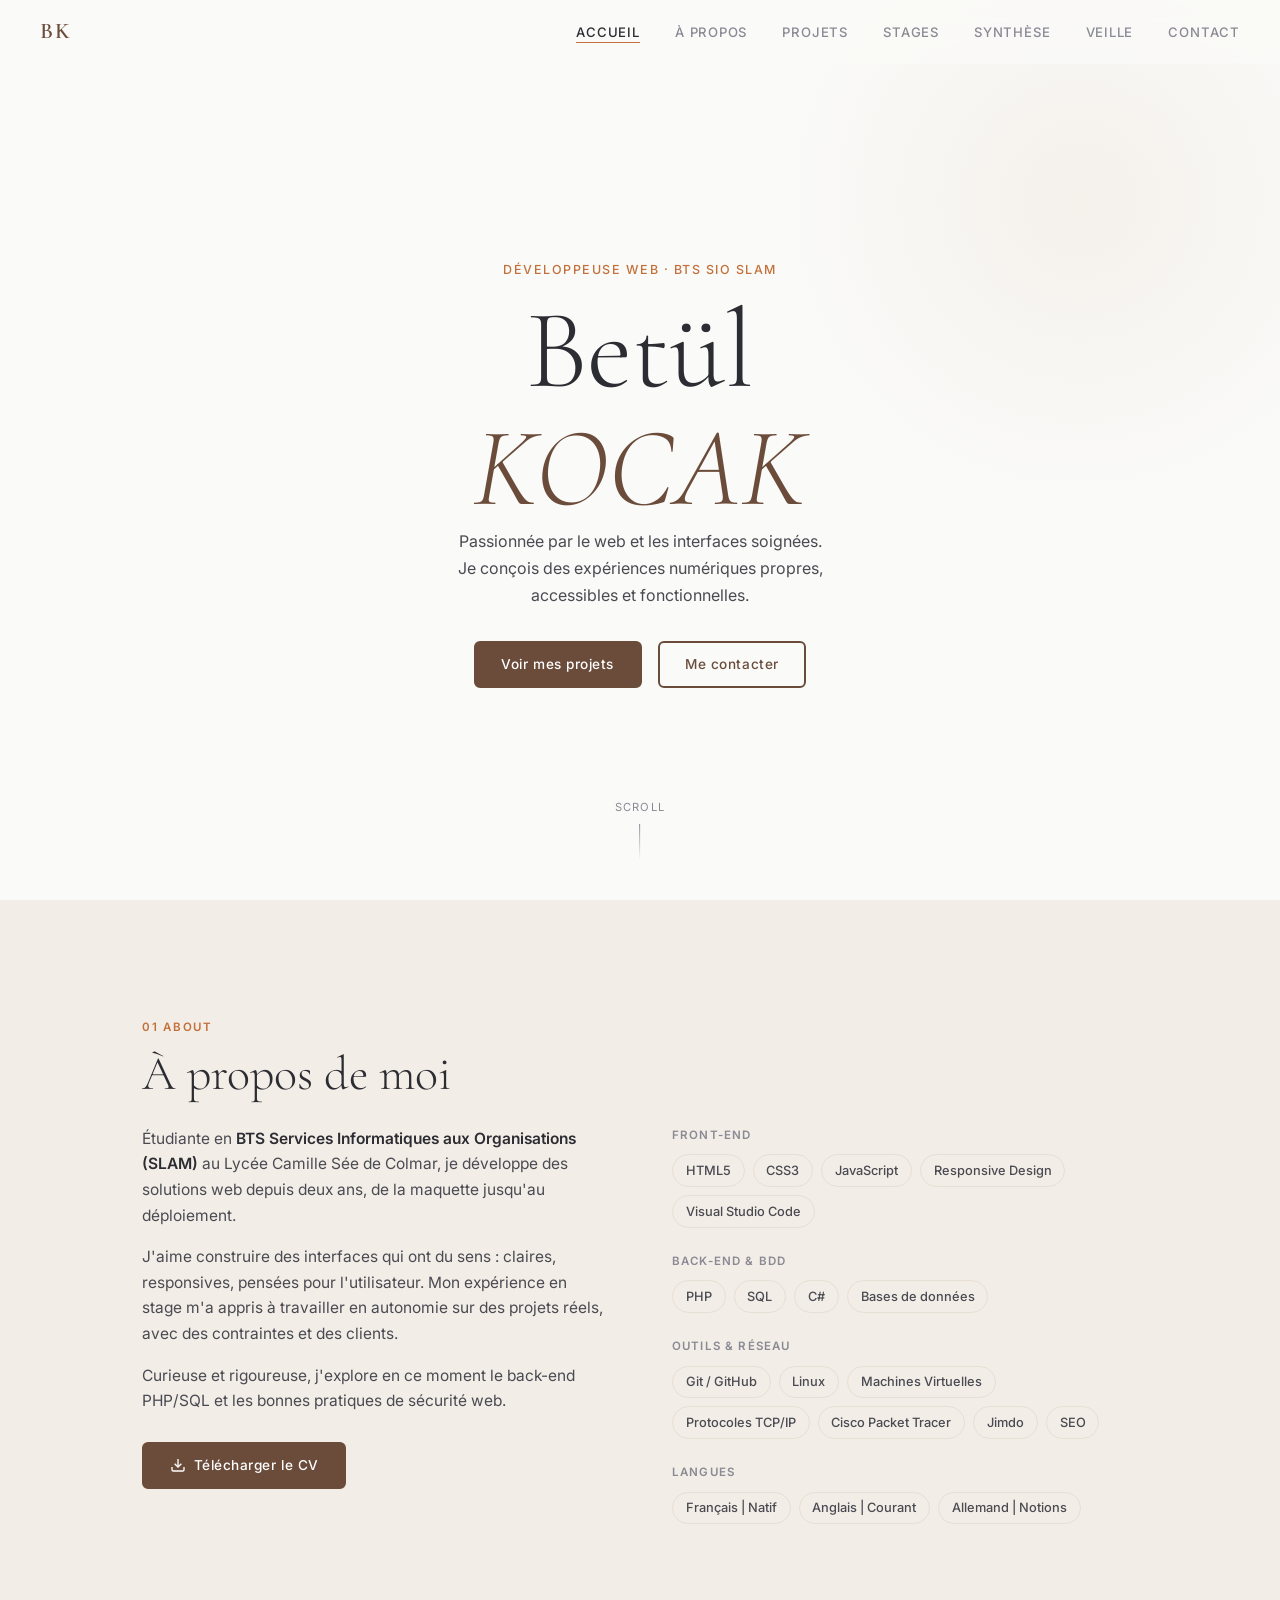
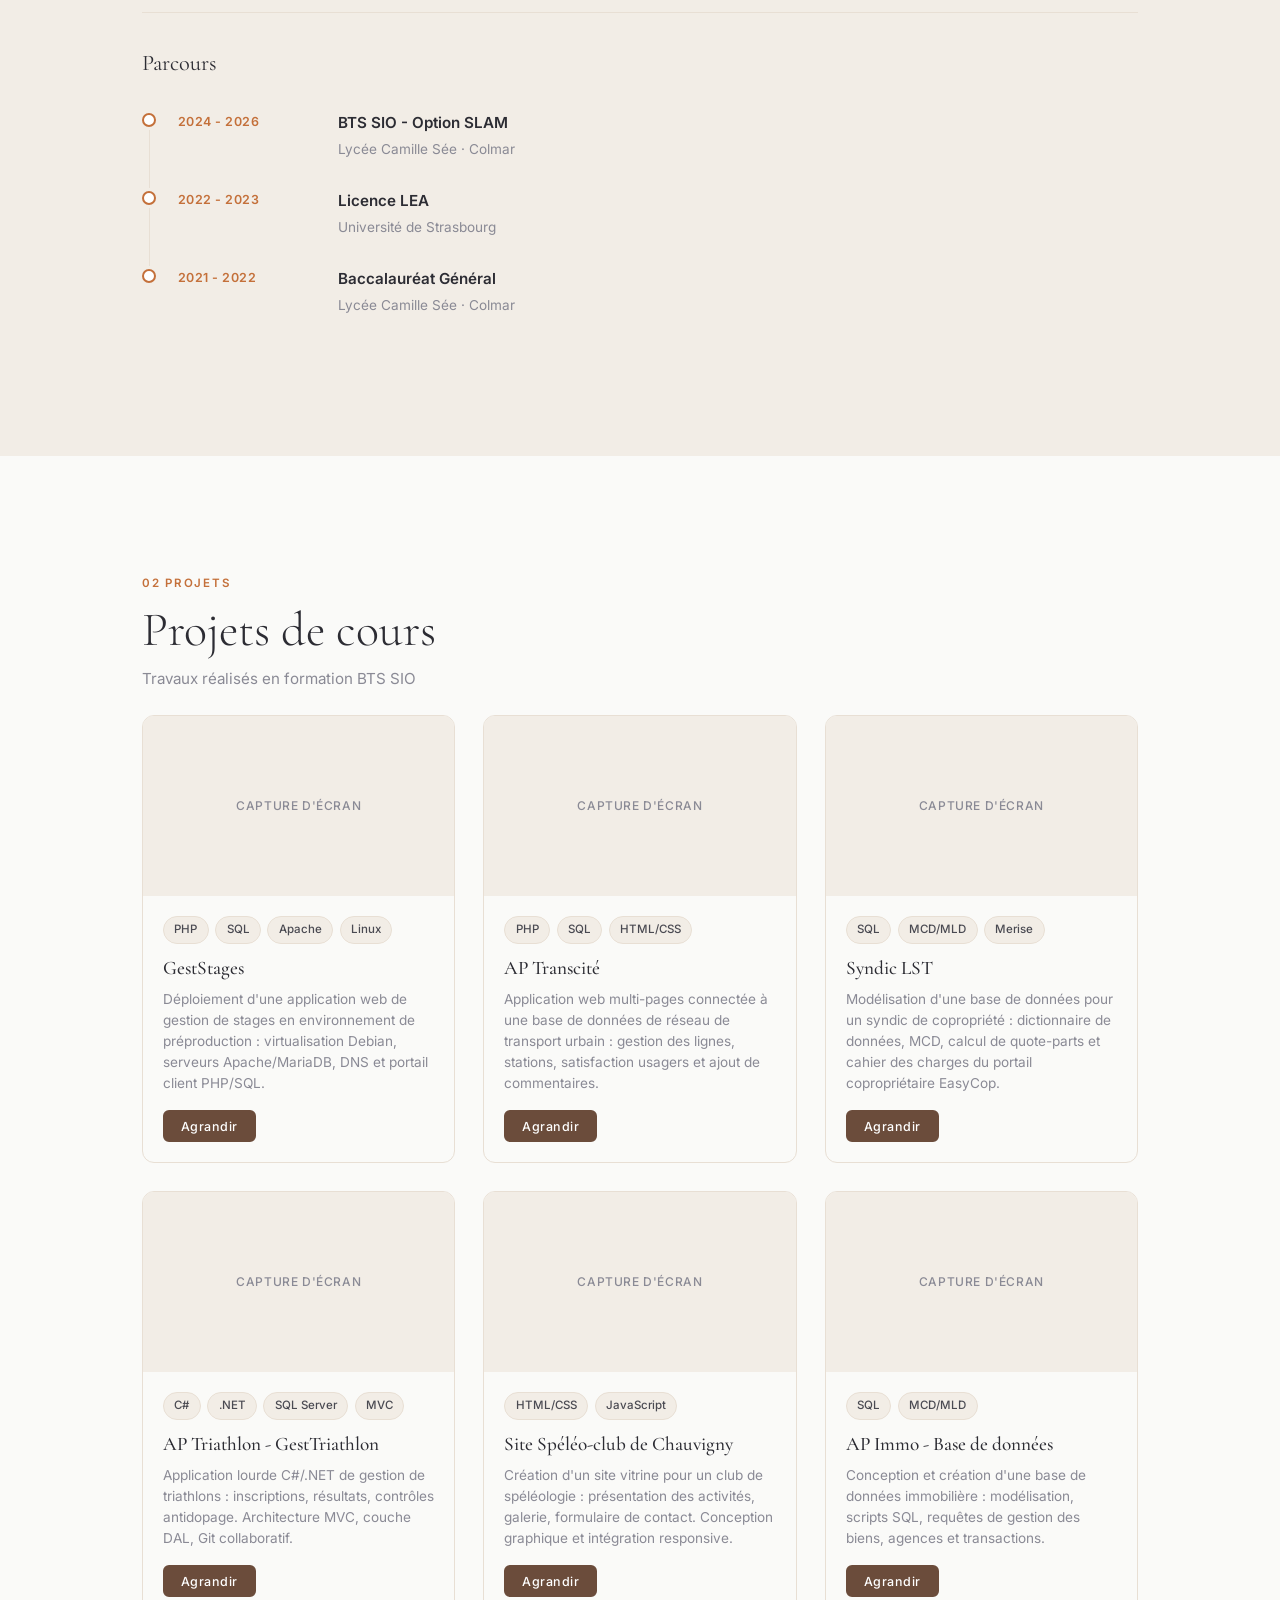
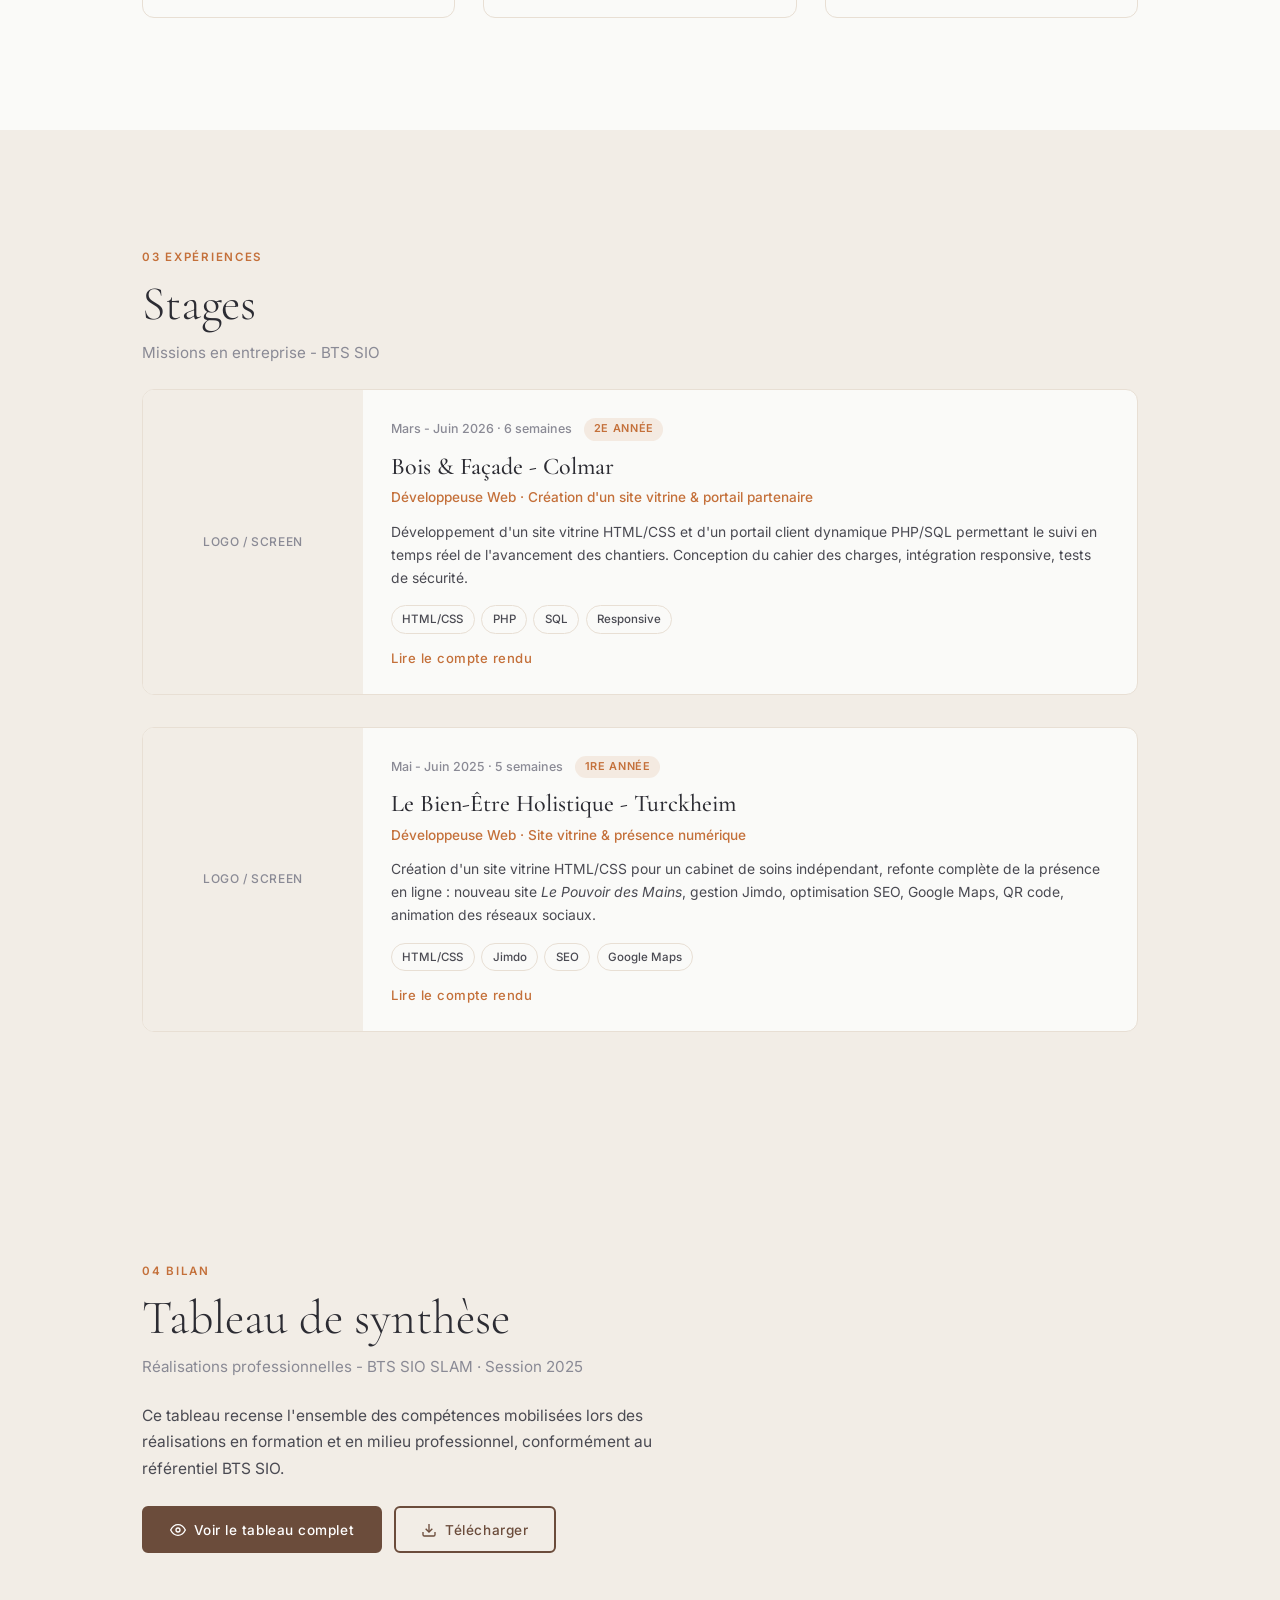
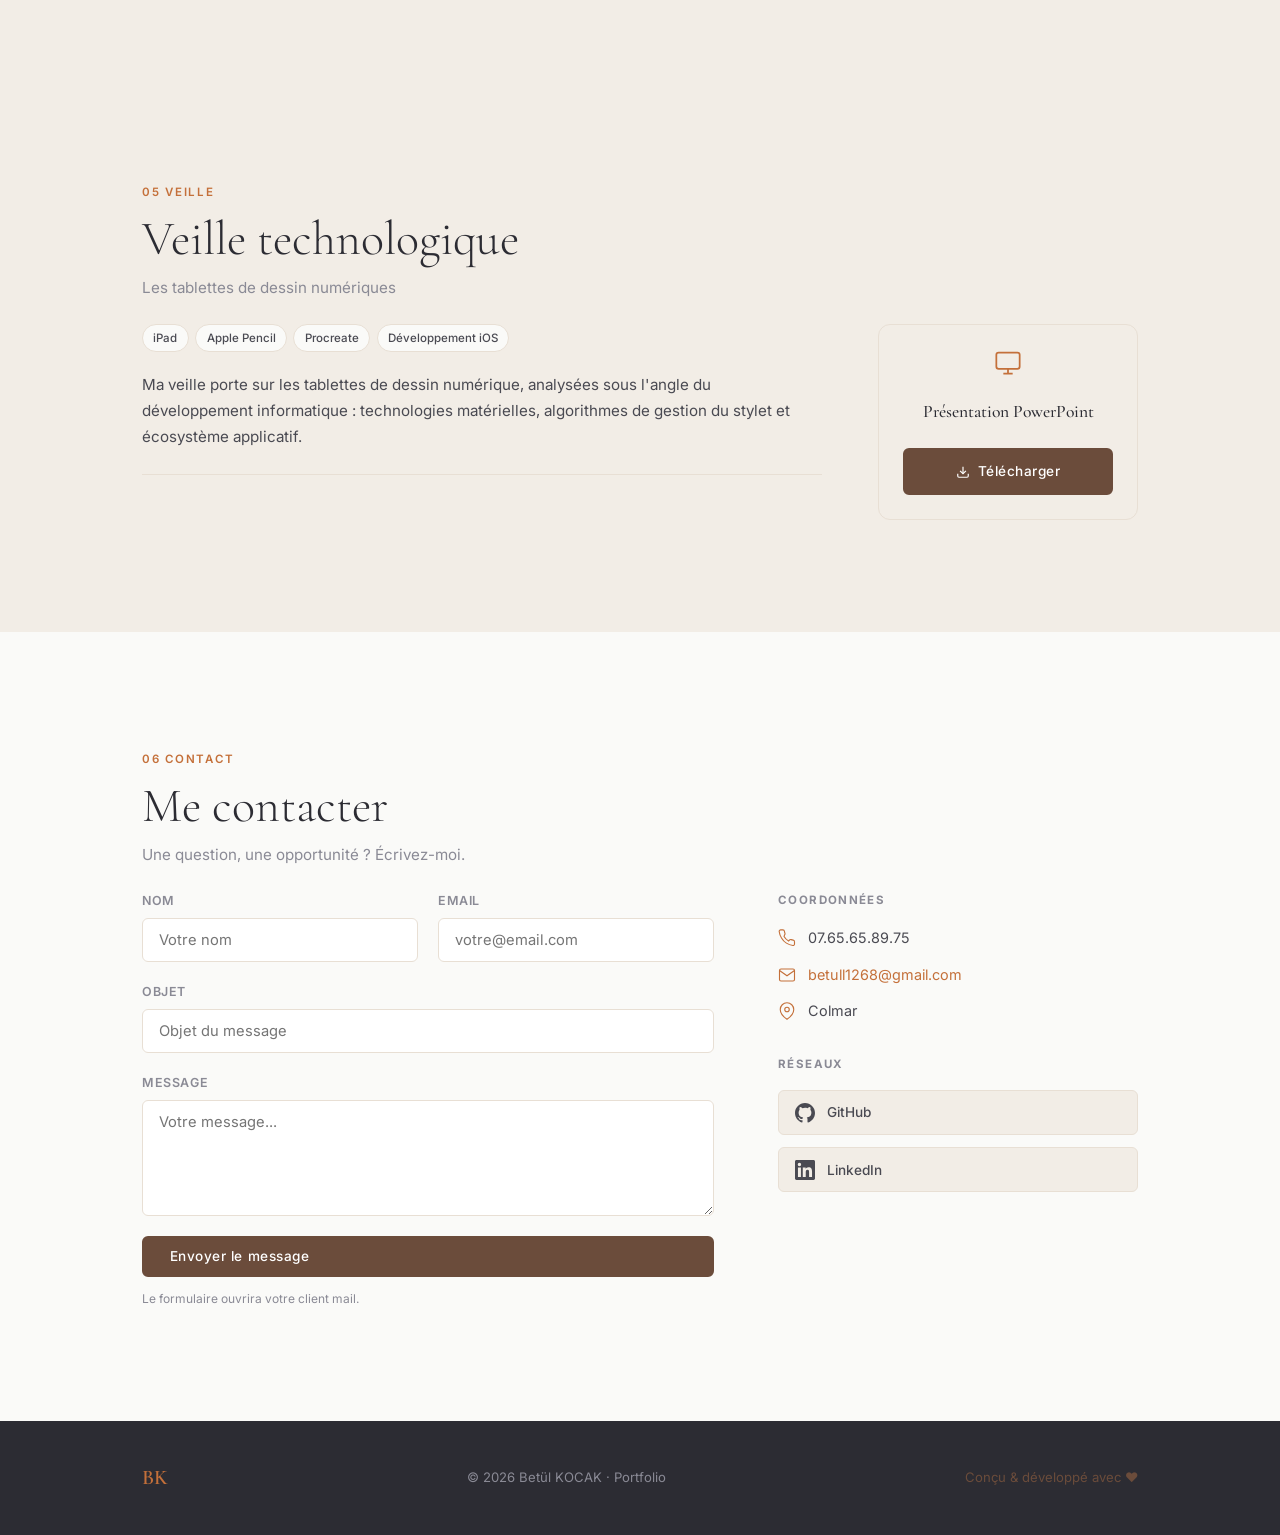
==== commit 9f89d109: "modifs" ====
--- a/index.html
+++ b/index.html
@@ -429,7 +429,7 @@
             <div class="veille-pres-icon">
               <svg width="28" height="28" viewBox="0 0 24 24" fill="none" stroke="currentColor" stroke-width="1.5"><rect x="2" y="3" width="20" height="14" rx="2"/><path d="M8 21h8M12 17v4"/></svg>
             </div>
-            <h4>Présentation complète</h4>
+            <h4>Présentation PowerPoint</h4>
             <a href="assets/MaVeilleTechnologique_BetulKOCAK.pdf" download class="btn btn-primary veille-dl-btn">
               <svg width="14" height="14" viewBox="0 0 24 24" fill="none" stroke="currentColor" stroke-width="2"><path d="M21 15v4a2 2 0 0 1-2 2H5a2 2 0 0 1-2-2v-4"/><polyline points="7,10 12,15 17,10"/><line x1="12" y1="15" x2="12" y2="3"/></svg>
               Télécharger
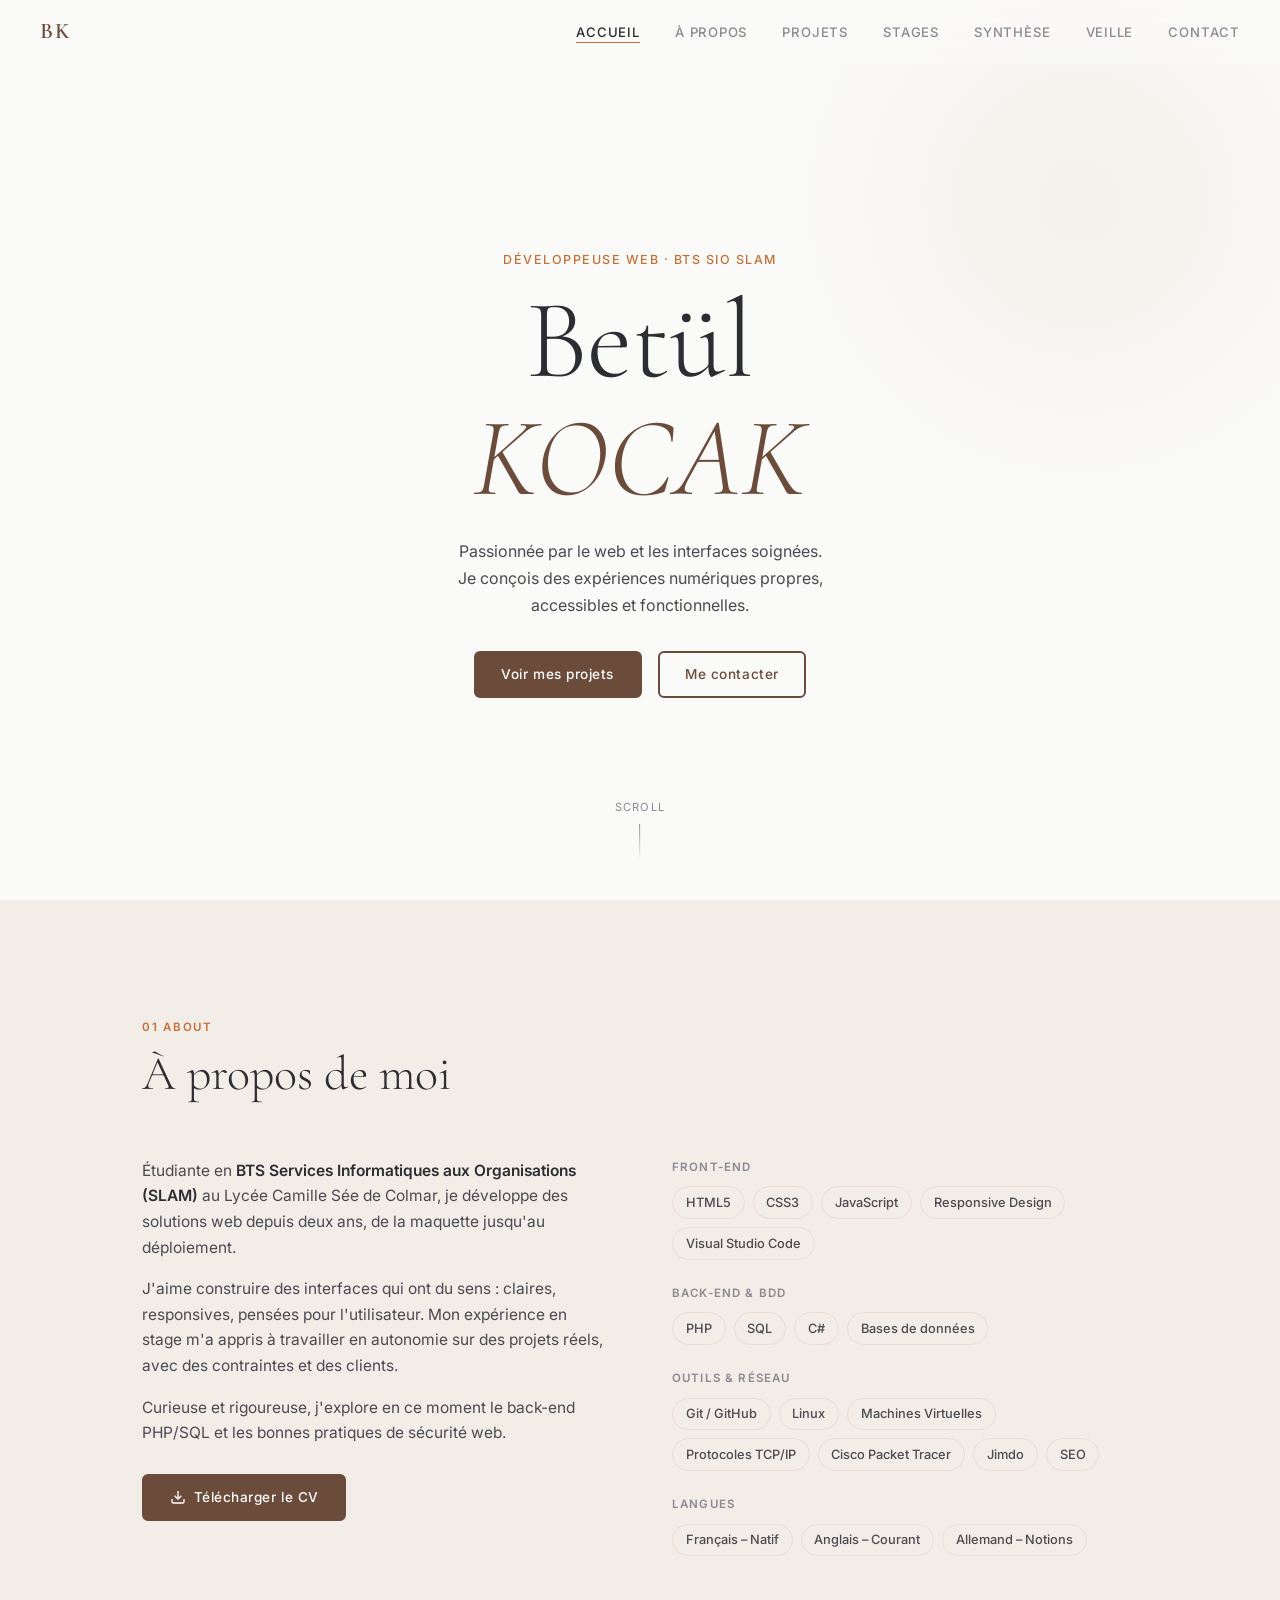
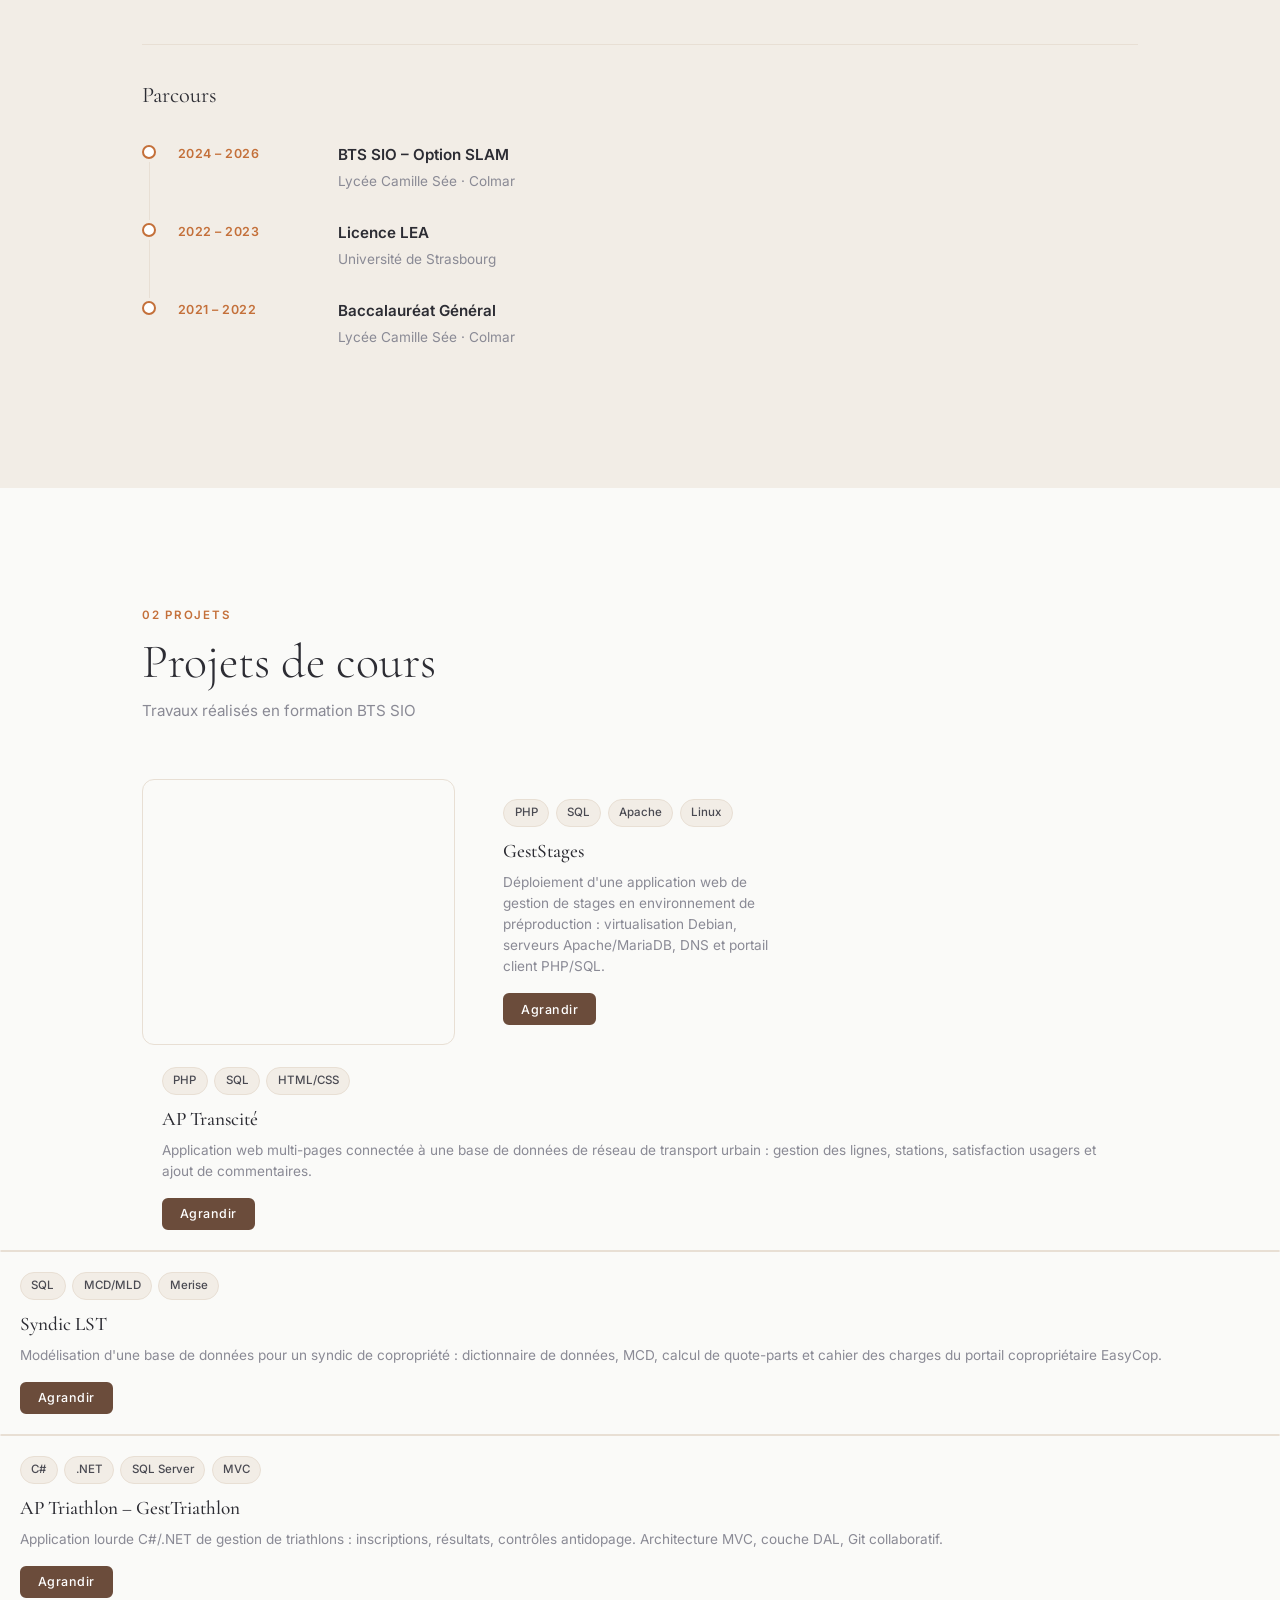
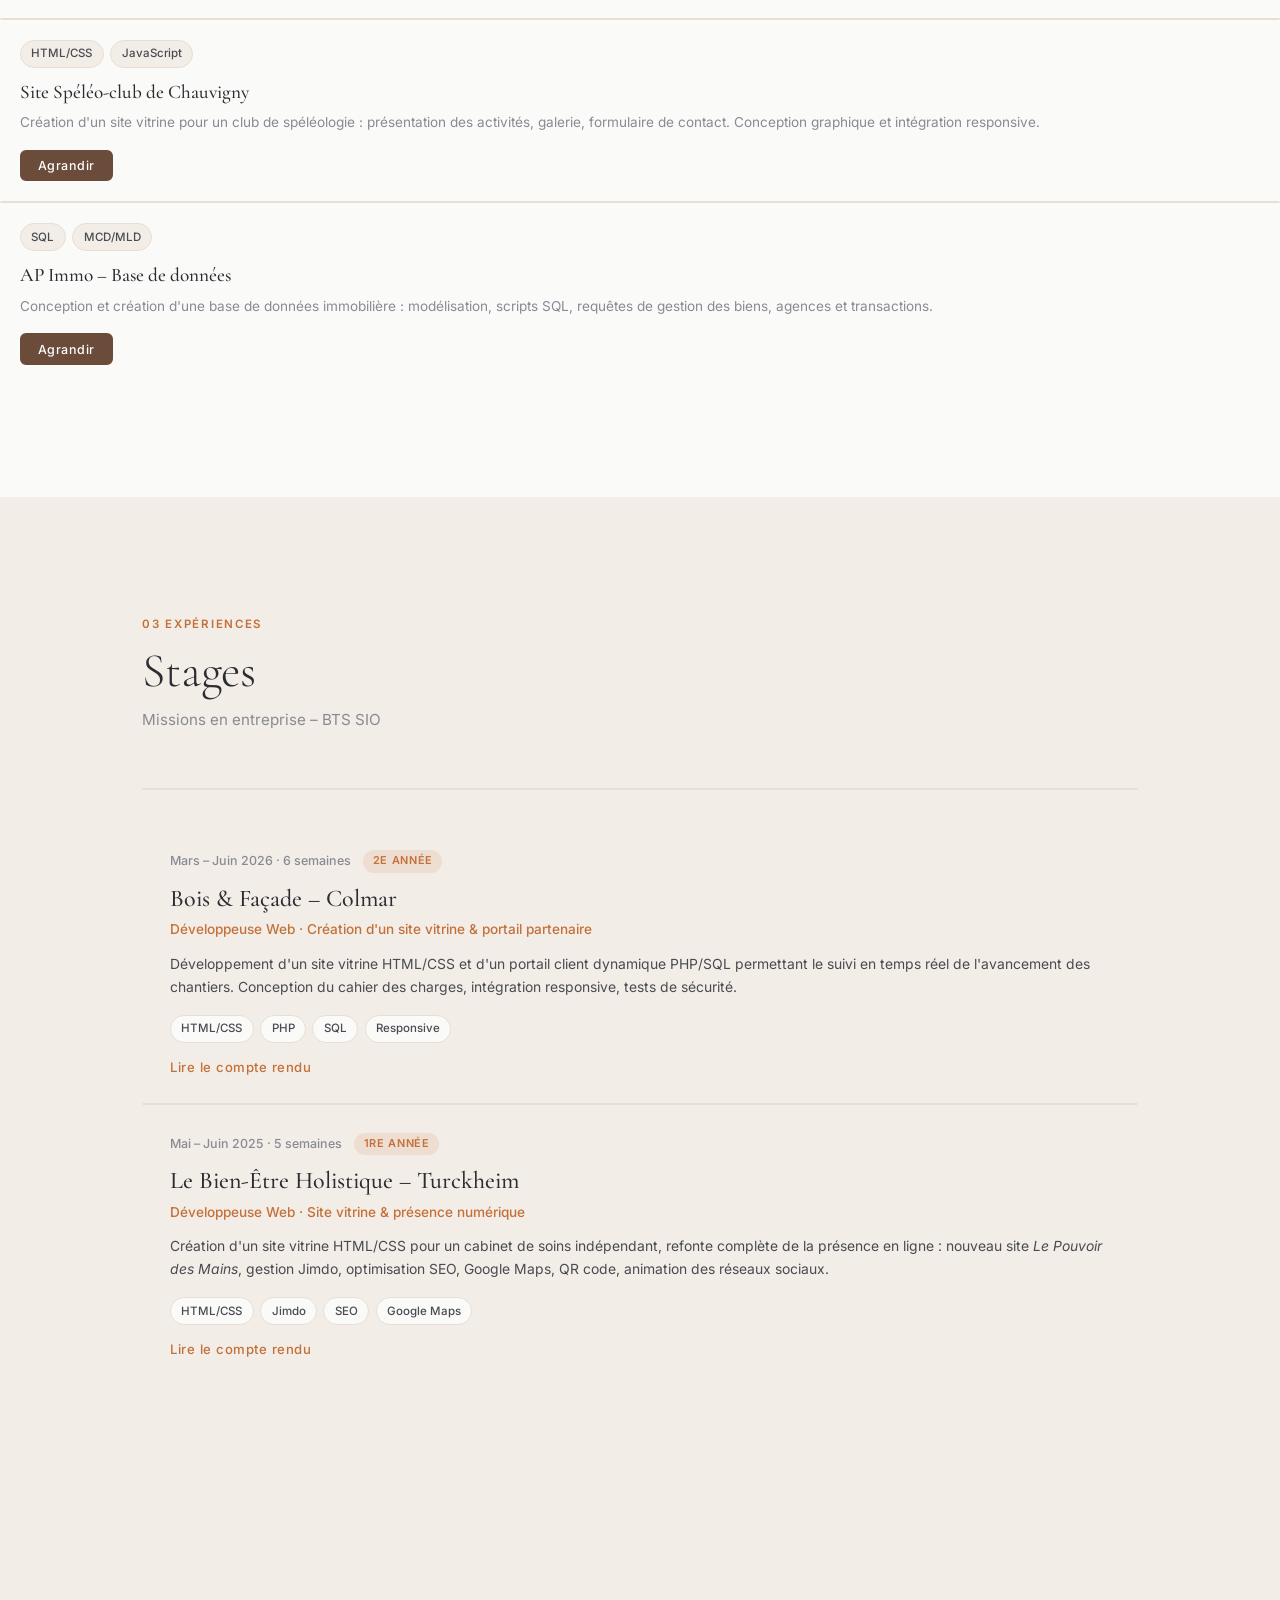
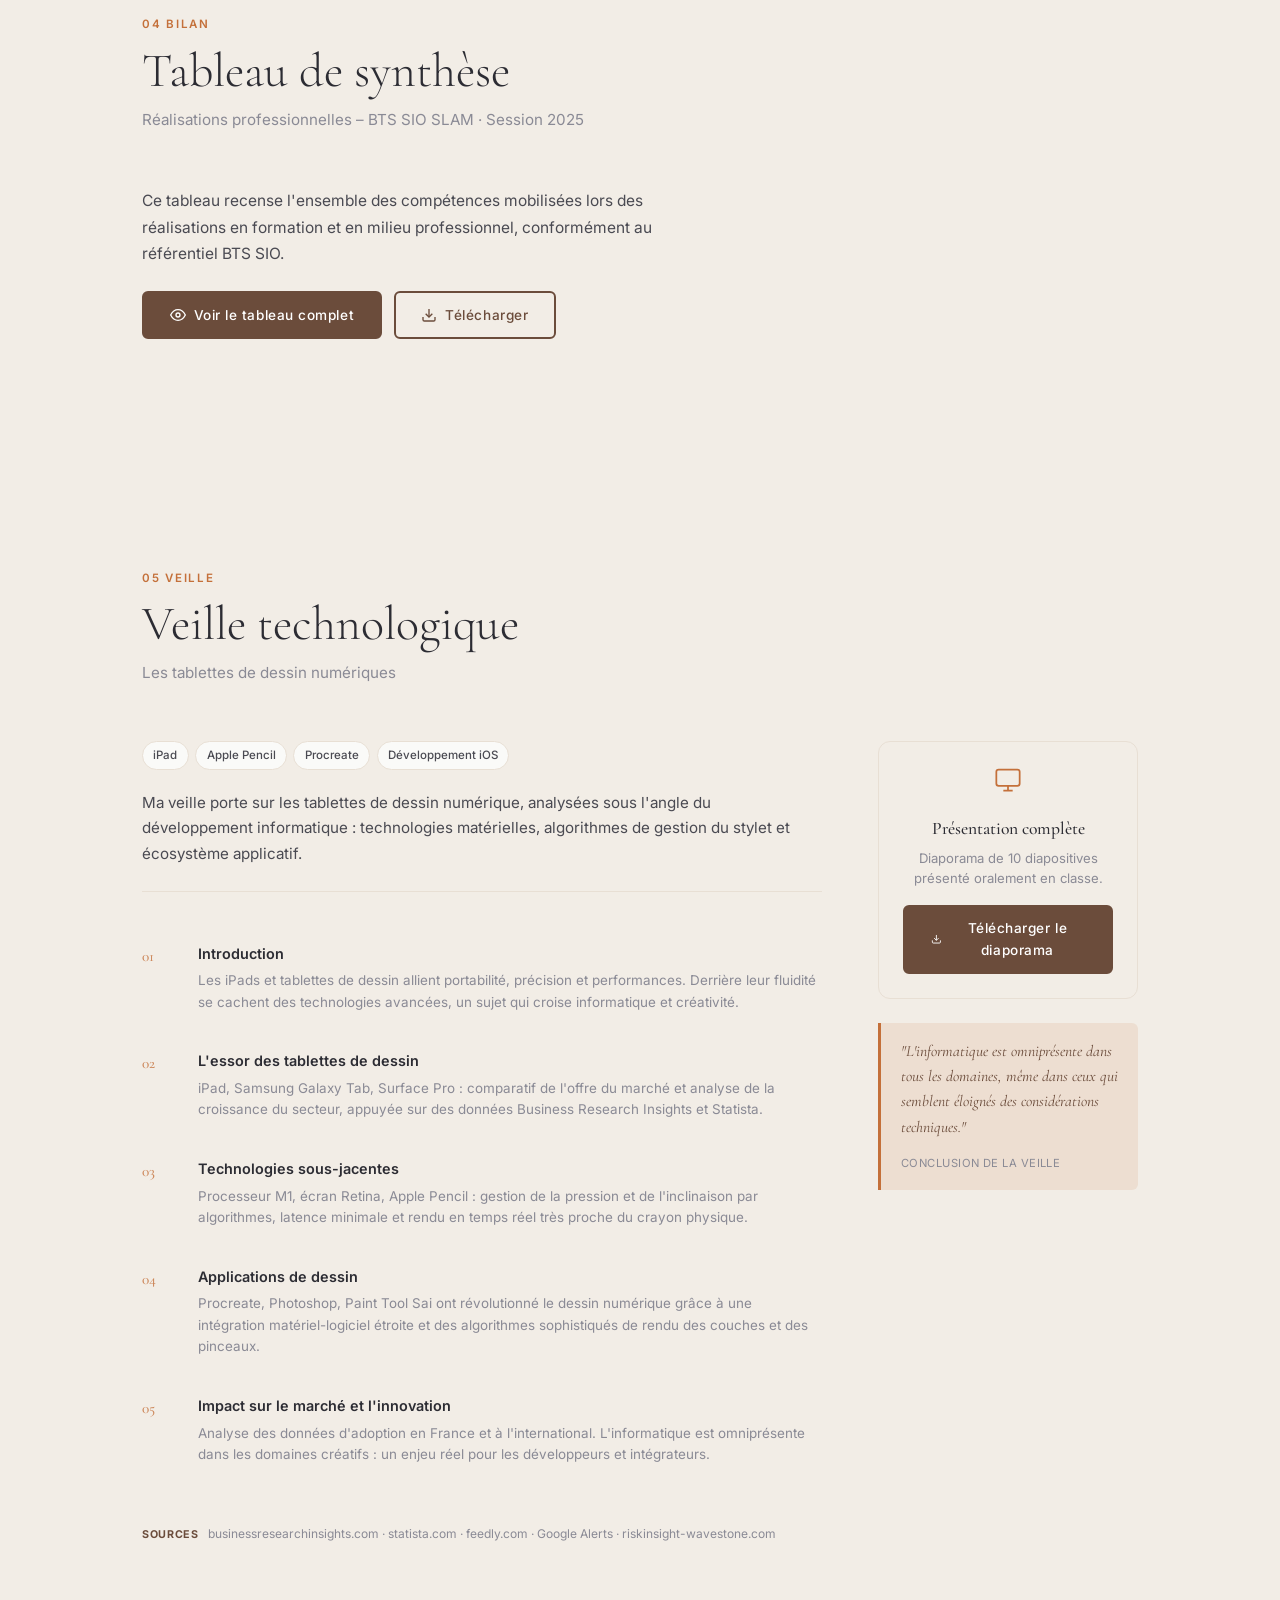
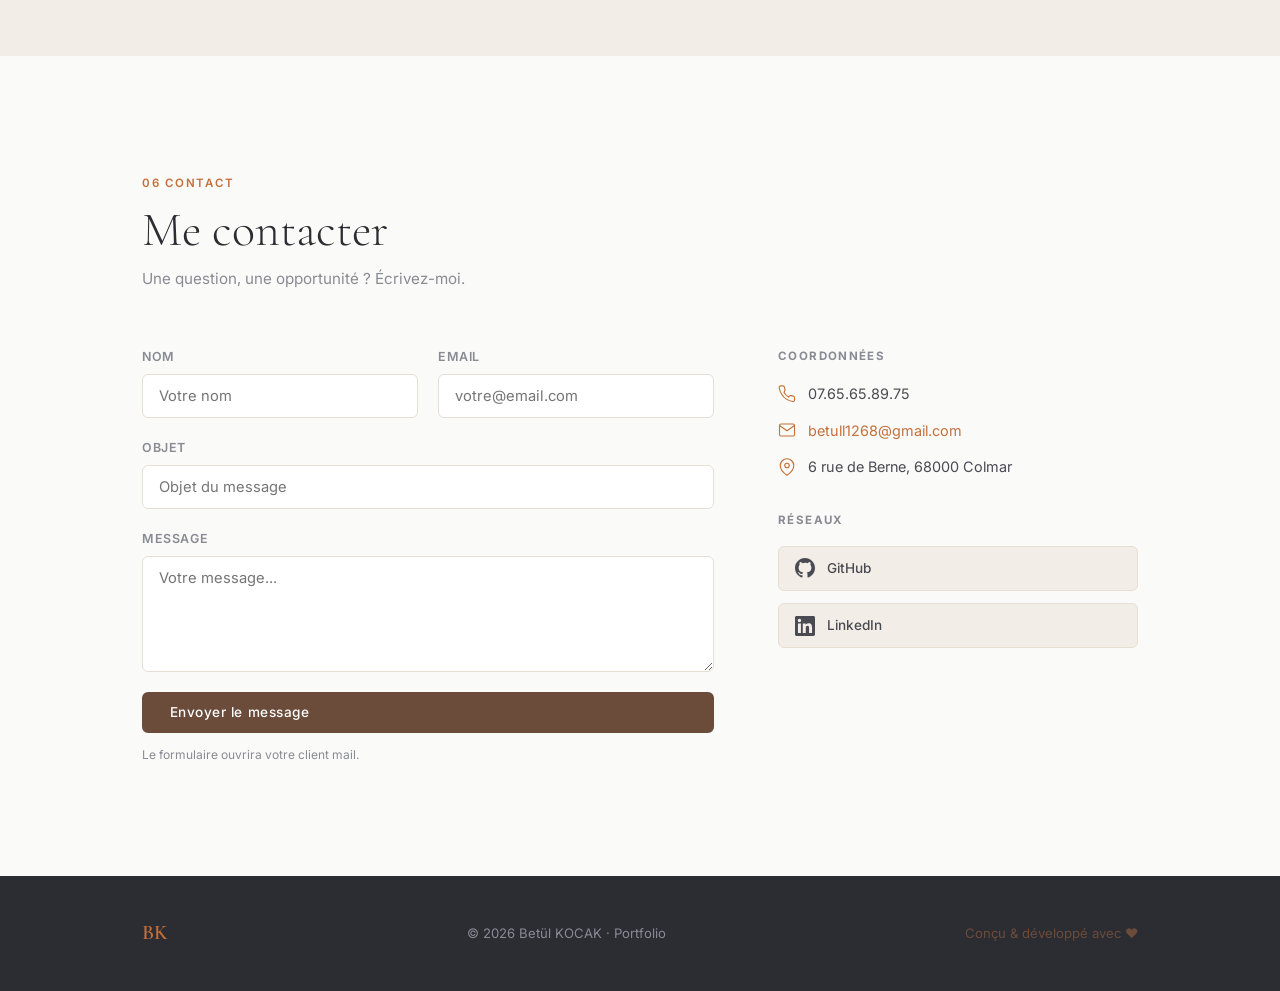
==== commit 686288c9: "modifs" ====
--- a/index.html
+++ b/index.html
@@ -3,7 +3,7 @@
 <head>
   <meta charset="UTF-8" />
   <meta name="viewport" content="width=device-width, initial-scale=1.0" />
-  <title>Betül KOCAK | Portfolio</title>
+  <title>Betül KOCAK — Portfolio</title>
   <link rel="preconnect" href="https://fonts.googleapis.com" />
   <link rel="preconnect" href="https://fonts.gstatic.com" crossorigin />
   <link href="https://fonts.googleapis.com/css2?family=Cormorant+Garamond:ital,wght@0,300;0,400;0,500;0,600;1,300;1,400&family=Inter:wght@300;400;500;600&display=swap" rel="stylesheet" />
@@ -124,9 +124,9 @@
           <div class="skills-block">
             <h3 class="skills-category">Langues</h3>
             <div class="skills-tags">
-              <span class="tag">Français | Natif</span>
-              <span class="tag">Anglais | Courant</span>
-              <span class="tag">Allemand | Notions</span>
+              <span class="tag">Français – Natif</span>
+              <span class="tag">Anglais – Courant</span>
+              <span class="tag">Allemand – Notions</span>
             </div>
           </div>
         </div>
@@ -138,15 +138,15 @@
         <div class="timeline">
           <div class="timeline-item">
             <div class="timeline-dot"></div>
-            <div class="timeline-date">2024 - 2026</div>
+            <div class="timeline-date">2024 – 2026</div>
             <div class="timeline-body">
-              <strong>BTS SIO - Option SLAM</strong>
+              <strong>BTS SIO – Option SLAM</strong>
               <span>Lycée Camille Sée · Colmar</span>
             </div>
           </div>
           <div class="timeline-item">
             <div class="timeline-dot"></div>
-            <div class="timeline-date">2022 - 2023</div>
+            <div class="timeline-date">2022 – 2023</div>
             <div class="timeline-body">
               <strong>Licence LEA</strong>
               <span>Université de Strasbourg</span>
@@ -154,7 +154,7 @@
           </div>
           <div class="timeline-item">
             <div class="timeline-dot"></div>
-            <div class="timeline-date">2021 - 2022</div>
+            <div class="timeline-date">2021 – 2022</div>
             <div class="timeline-body">
               <strong>Baccalauréat Général</strong>
               <span>Lycée Camille Sée · Colmar</span>
@@ -178,10 +178,6 @@
 
         <!-- Projet GestStages -->
         <div class="project-card fade-up">
-          <div class="card-img-wrap">
-            <div class="card-img-placeholder">
-              <span>Capture d'écran</span>
-            </div>
           </div>
           <div class="card-body">
             <div class="card-tags">
@@ -200,10 +196,6 @@
 
         <!-- Projet Transcité -->
         <div class="project-card fade-up delay-1">
-          <div class="card-img-wrap">
-            <div class="card-img-placeholder">
-              <span>Capture d'écran</span>
-            </div>
           </div>
           <div class="card-body">
             <div class="card-tags">
@@ -221,10 +213,6 @@
 
         <!-- Projet Syndic LST -->
         <div class="project-card fade-up delay-2">
-          <div class="card-img-wrap">
-            <div class="card-img-placeholder">
-              <span>Capture d'écran</span>
-            </div>
           </div>
           <div class="card-body">
             <div class="card-tags">
@@ -242,10 +230,6 @@
 
         <!-- Projet AP Triathlon -->
         <div class="project-card fade-up delay-3">
-          <div class="card-img-wrap">
-            <div class="card-img-placeholder">
-              <span>Capture d'écran</span>
-            </div>
           </div>
           <div class="card-body">
             <div class="card-tags">
@@ -254,7 +238,7 @@
               <span class="tag tag-sm">SQL Server</span>
               <span class="tag tag-sm">MVC</span>
             </div>
-            <h3 class="card-title">AP Triathlon - GestTriathlon</h3>
+            <h3 class="card-title">AP Triathlon – GestTriathlon</h3>
             <p class="card-desc">Application lourde C#/.NET de gestion de triathlons : inscriptions, résultats, contrôles antidopage. Architecture MVC, couche DAL, Git collaboratif.</p>
             <div class="card-footer">
               <button class="btn btn-primary btn-sm" onclick="openModal('modal-p-triathlon')">Agrandir</button>
@@ -264,10 +248,6 @@
 
         <!-- Projet Spéléo -->
         <div class="project-card fade-up">
-          <div class="card-img-wrap">
-            <div class="card-img-placeholder">
-              <span>Capture d'écran</span>
-            </div>
           </div>
           <div class="card-body">
             <div class="card-tags">
@@ -284,17 +264,13 @@
 
         <!-- Projet AP Immo -->
         <div class="project-card fade-up delay-1">
-          <div class="card-img-wrap">
-            <div class="card-img-placeholder">
-              <span>Capture d'écran</span>
-            </div>
           </div>
           <div class="card-body">
             <div class="card-tags">
               <span class="tag tag-sm">SQL</span>
               <span class="tag tag-sm">MCD/MLD</span>
             </div>
-            <h3 class="card-title">AP Immo - Base de données</h3>
+            <h3 class="card-title">AP Immo – Base de données</h3>
             <p class="card-desc">Conception et création d'une base de données immobilière : modélisation, scripts SQL, requêtes de gestion des biens, agences et transactions.</p>
             <div class="card-footer">
               <button class="btn btn-primary btn-sm" onclick="openModal('modal-p-immo')">Agrandir</button>
@@ -312,24 +288,20 @@
       <div class="section-header fade-up">
         <span class="section-label">03 Expériences</span>
         <h2 class="section-title">Stages</h2>
-        <p class="section-subtitle">Missions en entreprise - BTS SIO</p>
+        <p class="section-subtitle">Missions en entreprise – BTS SIO</p>
       </div>
 
       <div class="stages-list">
 
         <!-- Stage 2 -->
         <div class="stage-card fade-up" onclick="openModal('modal-s2')">
-          <div class="stage-card-left">
-            <div class="stage-img-placeholder">
-              <span>Logo / Screen</span>
-            </div>
           </div>
           <div class="stage-card-right">
             <div class="stage-meta">
-              <span class="stage-date">Mars - Juin 2026 · 6 semaines</span>
+              <span class="stage-date">Mars – Juin 2026 · 6 semaines</span>
               <span class="stage-badge">2e année</span>
             </div>
-            <h3 class="stage-title">Bois &amp; Façade - Colmar</h3>
+            <h3 class="stage-title">Bois &amp; Façade – Colmar</h3>
             <p class="stage-role">Développeuse Web · Création d'un site vitrine &amp; portail partenaire</p>
             <p class="stage-desc">
               Développement d'un site vitrine HTML/CSS et d'un portail client dynamique PHP/SQL permettant le suivi en temps réel de l'avancement des chantiers. Conception du cahier des charges, intégration responsive, tests de sécurité.
@@ -348,17 +320,13 @@
 
         <!-- Stage 1 -->
         <div class="stage-card fade-up delay-1" onclick="openModal('modal-s1')">
-          <div class="stage-card-left">
-            <div class="stage-img-placeholder">
-              <span>Logo / Screen</span>
-            </div>
           </div>
           <div class="stage-card-right">
             <div class="stage-meta">
-              <span class="stage-date">Mai - Juin 2025 · 5 semaines</span>
+              <span class="stage-date">Mai – Juin 2025 · 5 semaines</span>
               <span class="stage-badge">1re année</span>
             </div>
-            <h3 class="stage-title">Le Bien-Être Holistique - Turckheim</h3>
+            <h3 class="stage-title">Le Bien-Être Holistique – Turckheim</h3>
             <p class="stage-role">Développeuse Web · Site vitrine &amp; présence numérique</p>
             <p class="stage-desc">
               Création d'un site vitrine HTML/CSS pour un cabinet de soins indépendant, refonte complète de la présence en ligne : nouveau site <em>Le Pouvoir des Mains</em>, gestion Jimdo, optimisation SEO, Google Maps, QR code, animation des réseaux sociaux.
@@ -385,16 +353,16 @@
       <div class="section-header fade-up">
         <span class="section-label">04 Bilan</span>
         <h2 class="section-title">Tableau de synthèse</h2>
-        <p class="section-subtitle">Réalisations professionnelles - BTS SIO SLAM · Session 2025</p>
+        <p class="section-subtitle">Réalisations professionnelles – BTS SIO SLAM · Session 2025</p>
       </div>
       <div class="synthese-compact fade-up">
         <p class="synthese-text">Ce tableau recense l'ensemble des compétences mobilisées lors des réalisations en formation et en milieu professionnel, conformément au référentiel BTS SIO.</p>
         <div class="synthese-actions">
-          <button class="btn btn-primary" onclick="openSynthese()">
+          <a href="synthese.html" target="_blank" class="btn btn-primary">
             <svg width="16" height="16" viewBox="0 0 24 24" fill="none" stroke="currentColor" stroke-width="2"><path d="M1 12s4-8 11-8 11 8 11 8-4 8-11 8-11-8-11-8z"/><circle cx="12" cy="12" r="3"/></svg>
             Voir le tableau complet
-          </button>
-          <a href="assets/Betul_Tableau.jpg" download class="btn btn-ghost">
+          </a>
+          <a href="assets/fichiers/Betul_Tableau.jpg" download class="btn btn-ghost">
             <svg width="16" height="16" viewBox="0 0 24 24" fill="none" stroke="currentColor" stroke-width="2"><path d="M21 15v4a2 2 0 0 1-2 2H5a2 2 0 0 1-2-2v-4"/><polyline points="7,10 12,15 17,10"/><line x1="12" y1="15" x2="12" y2="3"/></svg>
             Télécharger
           </a>
@@ -412,6 +380,8 @@
         <p class="section-subtitle">Les tablettes de dessin numériques</p>
       </div>
       <div class="veille-layout fade-up">
+
+        <!-- Colonne principale -->
         <div class="veille-body">
           <div class="veille-tag-row">
             <span class="tag tag-sm">iPad</span>
@@ -422,18 +392,69 @@
           <p class="veille-intro">
             Ma veille porte sur les tablettes de dessin numérique, analysées sous l'angle du développement informatique : technologies matérielles, algorithmes de gestion du stylet et écosystème applicatif.
           </p>
-        </div>
-
+
+          <div class="veille-chapters">
+            <div class="veille-chapter">
+              <span class="veille-chapter-num">01</span>
+              <div class="veille-chapter-content">
+                <h4>Introduction</h4>
+                <p>Les iPads et tablettes de dessin allient portabilité, précision et performances. Derrière leur fluidité se cachent des technologies avancées, un sujet qui croise informatique et créativité.</p>
+              </div>
+            </div>
+            <div class="veille-chapter">
+              <span class="veille-chapter-num">02</span>
+              <div class="veille-chapter-content">
+                <h4>L'essor des tablettes de dessin</h4>
+                <p>iPad, Samsung Galaxy Tab, Surface Pro : comparatif de l'offre du marché et analyse de la croissance du secteur, appuyée sur des données Business Research Insights et Statista.</p>
+              </div>
+            </div>
+            <div class="veille-chapter">
+              <span class="veille-chapter-num">03</span>
+              <div class="veille-chapter-content">
+                <h4>Technologies sous-jacentes</h4>
+                <p>Processeur M1, écran Retina, Apple Pencil : gestion de la pression et de l'inclinaison par algorithmes, latence minimale et rendu en temps réel très proche du crayon physique.</p>
+              </div>
+            </div>
+            <div class="veille-chapter">
+              <span class="veille-chapter-num">04</span>
+              <div class="veille-chapter-content">
+                <h4>Applications de dessin</h4>
+                <p>Procreate, Photoshop, Paint Tool Sai ont révolutionné le dessin numérique grâce à une intégration matériel-logiciel étroite et des algorithmes sophistiqués de rendu des couches et des pinceaux.</p>
+              </div>
+            </div>
+            <div class="veille-chapter">
+              <span class="veille-chapter-num">05</span>
+              <div class="veille-chapter-content">
+                <h4>Impact sur le marché et l'innovation</h4>
+                <p>Analyse des données d'adoption en France et à l'international. L'informatique est omniprésente dans les domaines créatifs : un enjeu réel pour les développeurs et intégrateurs.</p>
+              </div>
+            </div>
+          </div>
+
+          <div class="veille-sources">
+            <span class="veille-source-label">Sources</span>
+            <span>businessresearchinsights.com · statista.com · feedly.com · Google Alerts · riskinsight-wavestone.com</span>
+          </div>
+        </div>
+
+        <!-- Colonne latérale -->
         <div class="veille-sidebar">
           <div class="veille-presentation-card">
             <div class="veille-pres-icon">
               <svg width="28" height="28" viewBox="0 0 24 24" fill="none" stroke="currentColor" stroke-width="1.5"><rect x="2" y="3" width="20" height="14" rx="2"/><path d="M8 21h8M12 17v4"/></svg>
             </div>
-            <h4>Présentation PowerPoint</h4>
-            <a href="assets/MaVeilleTechnologique_BetulKOCAK.pdf" download class="btn btn-primary veille-dl-btn">
+            <h4>Présentation complète</h4>
+            <p>Diaporama de 10 diapositives<br/>présenté oralement en classe.</p>
+            <a href="assets/MaVeilleTechnologique_BetulKOCAK.pptx" download class="btn btn-primary veille-dl-btn">
               <svg width="14" height="14" viewBox="0 0 24 24" fill="none" stroke="currentColor" stroke-width="2"><path d="M21 15v4a2 2 0 0 1-2 2H5a2 2 0 0 1-2-2v-4"/><polyline points="7,10 12,15 17,10"/><line x1="12" y1="15" x2="12" y2="3"/></svg>
-              Télécharger
+              Télécharger le diaporama
             </a>
+          </div>
+          <div class="veille-quote">
+            <blockquote>
+              "L'informatique est omniprésente dans tous les domaines, même dans ceux qui semblent éloignés des considérations techniques."
+            </blockquote>
+            <cite>Conclusion de la veille</cite>
           </div>
         </div>
 
@@ -488,18 +509,18 @@
               </li>
               <li>
                 <svg width="18" height="18" viewBox="0 0 24 24" fill="none" stroke="currentColor" stroke-width="1.5"><path d="M21 10c0 7-9 13-9 13s-9-6-9-13a9 9 0 0 1 18 0z"/><circle cx="12" cy="10" r="3"/></svg>
-                <span>Colmar</span>
+                <span>6 rue de Berne, 68000 Colmar</span>
               </li>
             </ul>
           </div>
           <div class="contact-info-block">
             <h3>Réseaux</h3>
             <div class="social-links">
-              <a href="https://github.com/betull1268-glitch" class="social-btn" aria-label="GitHub">
+              <a href="#" class="social-btn" aria-label="GitHub">
                 <svg width="20" height="20" viewBox="0 0 24 24" fill="currentColor"><path d="M12 0C5.374 0 0 5.373 0 12c0 5.302 3.438 9.8 8.207 11.387.599.111.793-.261.793-.577v-2.234c-3.338.726-4.033-1.416-4.033-1.416-.546-1.387-1.333-1.756-1.333-1.756-1.089-.745.083-.729.083-.729 1.205.084 1.839 1.237 1.839 1.237 1.07 1.834 2.807 1.304 3.492.997.107-.775.418-1.305.762-1.604-2.665-.305-5.467-1.334-5.467-5.931 0-1.311.469-2.381 1.236-3.221-.124-.303-.535-1.524.117-3.176 0 0 1.008-.322 3.301 1.23A11.509 11.509 0 0 1 12 5.803c1.02.005 2.047.138 3.006.404 2.291-1.552 3.297-1.23 3.297-1.23.653 1.653.242 2.874.118 3.176.77.84 1.235 1.911 1.235 3.221 0 4.609-2.807 5.624-5.479 5.921.43.372.823 1.102.823 2.222v3.293c0 .319.192.694.801.576C20.566 21.797 24 17.3 24 12c0-6.627-5.373-12-12-12z"/></svg>
                 GitHub
               </a>
-              <a href="https://www.linkedin.com/in/b%C3%A9tul-kocak-2690993a0/" class="social-btn" aria-label="LinkedIn">
+              <a href="https://www.linkedin.com/in/[placeholder]" class="social-btn" aria-label="LinkedIn">
                 <svg width="20" height="20" viewBox="0 0 24 24" fill="currentColor"><path d="M20.447 20.452h-3.554v-5.569c0-1.328-.027-3.037-1.852-3.037-1.853 0-2.136 1.445-2.136 2.939v5.667H9.351V9h3.414v1.561h.046c.477-.9 1.637-1.85 3.37-1.85 3.601 0 4.267 2.37 4.267 5.455v6.286zM5.337 7.433a2.062 2.062 0 0 1-2.063-2.065 2.064 2.064 0 1 1 2.063 2.065zm1.782 13.019H3.555V9h3.564v11.452zM22.225 0H1.771C.792 0 0 .774 0 1.729v20.542C0 23.227.792 24 1.771 24h20.451C23.2 24 24 23.227 24 22.271V1.729C24 .774 23.2 0 22.222 0h.003z"/></svg>
                 LinkedIn
               </a>
@@ -519,25 +540,10 @@
     </div>
   </footer>
 
-  <!-- MODAL SYNTHESE (lightbox image) -->
-  <div class="modal-overlay" id="modal-synthese" onclick="closeModal(event, 'modal-synthese')">
-    <div class="modal-box modal-box-xl">
-      <button class="modal-close" onclick="closeModal(null, 'modal-synthese')">✕</button>
-      <div class="modal-content" style="padding:1rem;">
-        <h2 class="modal-title" style="margin-bottom:1rem;">Tableau de synthèse des réalisations</h2>
-        <img src="assets/Betul_Tableau.jpg" alt="Tableau de synthèse BTS SIO SLAM - KOCAK Betül" style="width:100%;border-radius:8px;display:block;" />
-        <div style="margin-top:1rem;display:flex;gap:1rem;">
-          <a href="assets/Betul_Tableau.jpg" download class="btn btn-primary">Télécharger</a>
-        </div>
-      </div>
-    </div>
-  </div>
-
   <!-- MODALS PROJETS -->
   <div class="modal-overlay" id="modal-p-geststages" onclick="closeModal(event, 'modal-p-geststages')">
     <div class="modal-box modal-box-lg">
       <button class="modal-close" onclick="closeModal(null, 'modal-p-geststages')">✕</button>
-      <div class="modal-img-placeholder"><span>Captures d'écran du projet</span></div>
       <div class="modal-content">
         <div class="modal-tags">
           <span class="tag tag-sm">PHP</span><span class="tag tag-sm">SQL</span><span class="tag tag-sm">Apache</span><span class="tag tag-sm">Debian</span><span class="tag tag-sm">Linux</span>
@@ -555,7 +561,6 @@
   <div class="modal-overlay" id="modal-p-transcite" onclick="closeModal(event, 'modal-p-transcite')">
     <div class="modal-box modal-box-lg">
       <button class="modal-close" onclick="closeModal(null, 'modal-p-transcite')">✕</button>
-      <div class="modal-img-placeholder"><span>Captures d'écran du projet</span></div>
       <div class="modal-content">
         <div class="modal-tags">
           <span class="tag tag-sm">PHP</span><span class="tag tag-sm">SQL</span><span class="tag tag-sm">HTML/CSS</span><span class="tag tag-sm">WAMP</span>
@@ -565,7 +570,7 @@
         <p class="modal-desc">Création d'une application web multi-pages connectée à une base de données de réseau de bus. Le projet couvre la modélisation (Looping), l'initialisation des données, l'exploitation par requêtes SQL et le développement de 6 pages PHP dynamiques.</p>
         <p class="modal-desc"><strong>Fonctionnalités :</strong> liste des lignes, stations par ligne, guichets automatiques manquants, statistiques de satisfaction par critère, formulaire d'ajout de commentaire.</p>
         <p class="modal-desc"><strong>Outils :</strong> WAMP, PHP, SQL, HTML/CSS, Looping.</p>
-        <a href="https://github.com/betull1268-glitch/E6-Transcite" class="btn btn-primary" target="_blank">Voir sur GitHub</a>
+        <a href="#" class="btn btn-primary" target="_blank">Voir sur GitHub</a>
       </div>
     </div>
   </div>
@@ -573,7 +578,6 @@
   <div class="modal-overlay" id="modal-p-syndic" onclick="closeModal(event, 'modal-p-syndic')">
     <div class="modal-box modal-box-lg">
       <button class="modal-close" onclick="closeModal(null, 'modal-p-syndic')">✕</button>
-      <div class="modal-img-placeholder"><span>Captures d'écran du projet</span></div>
       <div class="modal-content">
         <div class="modal-tags">
           <span class="tag tag-sm">SQL</span><span class="tag tag-sm">MCD/MLD</span><span class="tag tag-sm">Merise</span><span class="tag tag-sm">Analyse</span>
@@ -590,17 +594,16 @@
   <div class="modal-overlay" id="modal-p-triathlon" onclick="closeModal(event, 'modal-p-triathlon')">
     <div class="modal-box modal-box-lg">
       <button class="modal-close" onclick="closeModal(null, 'modal-p-triathlon')">✕</button>
-      <div class="modal-img-placeholder"><span>Captures d'écran du projet</span></div>
       <div class="modal-content">
         <div class="modal-tags">
           <span class="tag tag-sm">C#</span><span class="tag tag-sm">.NET</span><span class="tag tag-sm">SQL Server</span><span class="tag tag-sm">MVC</span><span class="tag tag-sm">Git</span>
         </div>
-        <h2 class="modal-title">AP Triathlon - GestTriathlon</h2>
+        <h2 class="modal-title">AP Triathlon – GestTriathlon</h2>
         <p class="modal-subtitle">Application lourde C#/.NET de gestion de compétitions</p>
         <p class="modal-desc">Application Windows développée en équipe pour le Comité Départemental de Triathlon. Gestion des triathlons, triathlètes, inscriptions, résultats et contrôles antidopage. Architecture MVC avec couche DAL, accès SQL Server via VPN/TSE.</p>
         <p class="modal-desc"><strong>Fonctionnalités :</strong> formulaires CRUD multicritères, gestion des épreuves (nage, vélo, course), alertes dopage, classements, résultats en temps réel.</p>
         <p class="modal-desc"><strong>Méthode :</strong> travail collaboratif en groupe de 3-4, dépôt Git avec branches par développeur, chef de projet désigné.</p>
-        <a href="https://github.com/betull1268-glitch/E6-Gesttriathlon" class="btn btn-primary" target="_blank">Voir sur GitHub</a>
+        <a href="#" class="btn btn-primary" target="_blank">Voir sur GitHub</a>
       </div>
     </div>
   </div>
@@ -608,7 +611,6 @@
   <div class="modal-overlay" id="modal-p-speleo" onclick="closeModal(event, 'modal-p-speleo')">
     <div class="modal-box modal-box-lg">
       <button class="modal-close" onclick="closeModal(null, 'modal-p-speleo')">✕</button>
-      <div class="modal-img-placeholder"><span>Captures d'écran du projet</span></div>
       <div class="modal-content">
         <div class="modal-tags">
           <span class="tag tag-sm">HTML/CSS</span><span class="tag tag-sm">JavaScript</span>
@@ -625,12 +627,11 @@
   <div class="modal-overlay" id="modal-p-immo" onclick="closeModal(event, 'modal-p-immo')">
     <div class="modal-box modal-box-lg">
       <button class="modal-close" onclick="closeModal(null, 'modal-p-immo')">✕</button>
-      <div class="modal-img-placeholder"><span>Captures d'écran du projet</span></div>
       <div class="modal-content">
         <div class="modal-tags">
           <span class="tag tag-sm">SQL</span><span class="tag tag-sm">MCD/MLD</span><span class="tag tag-sm">Looping</span>
         </div>
-        <h2 class="modal-title">AP Immo - Base de données</h2>
+        <h2 class="modal-title">AP Immo – Base de données</h2>
         <p class="modal-subtitle">Conception et création d'une base de données immobilière</p>
         <p class="modal-desc">Projet de modélisation d'une base de données pour une agence immobilière : identification des entités (biens, agences, transactions, clients), conception du MCD/MLD, génération du script SQL et requêtes de gestion.</p>
         <a href="#" class="btn btn-primary" target="_blank">Voir sur GitHub</a>
@@ -642,18 +643,17 @@
   <div class="modal-overlay" id="modal-s1" onclick="closeModal(event, 'modal-s1')">
     <div class="modal-box modal-box-lg">
       <button class="modal-close" onclick="closeModal(null, 'modal-s1')">✕</button>
-      <div class="modal-img-placeholder"><span>Captures d'écran du site réalisé</span></div>
       <div class="modal-content">
         <div class="modal-tags">
           <span class="tag tag-sm">HTML/CSS</span><span class="tag tag-sm">Jimdo</span><span class="tag tag-sm">SEO</span><span class="tag tag-sm">Google Maps</span>
         </div>
-        <p class="modal-meta">Mai - Juin 2025 · Turckheim · 5 semaines · 1re année BTS</p>
+        <p class="modal-meta">Mai – Juin 2025 · Turckheim · 5 semaines · 1re année BTS</p>
         <h2 class="modal-title">Le Bien-Être Holistique</h2>
-        <p class="modal-subtitle">Développeuse web - Présence numérique &amp; site vitrine</p>
+        <p class="modal-subtitle">Développeuse web – Présence numérique &amp; site vitrine</p>
         <p class="modal-desc">Cabinet de soins et massages de Mme Caroline GRUCKER à Turckheim. L'activité reposait sur une visibilité insuffisante : le premier site souffrait d'un mauvais référencement et d'une confusion avec les services de l'hôtel partenaire.</p>
         <p class="modal-desc"><strong>Mission :</strong> développement d'un nouveau site vitrine <em>Le Pouvoir des Mains</em> en HTML/CSS (VS Code) : navigation claire, formulaire de contact, Google Maps, QR code, design responsive fidèle à l'identité visuelle. Gestion en parallèle du site Jimdo existant et animation des réseaux sociaux (Instagram, Facebook).</p>
         <p class="modal-desc"><strong>Résultat :</strong> site responsive déployé, présence en ligne différenciée, stratégie SEO mise en place, droits d'accès sécurisés.</p>
-        <a href="assets/CR_Stage_KOCAK.docx" download class="btn btn-primary">Télécharger le rapport</a>
+        <a href="assets/rapport_stage1_KOCAK.docx" download class="btn btn-primary">Télécharger le rapport</a>
       </div>
     </div>
   </div>
@@ -661,22 +661,21 @@
   <div class="modal-overlay" id="modal-s2" onclick="closeModal(event, 'modal-s2')">
     <div class="modal-box modal-box-lg">
       <button class="modal-close" onclick="closeModal(null, 'modal-s2')">✕</button>
-      <div class="modal-img-placeholder"><span>Captures d'écran du portail et du site</span></div>
       <div class="modal-content">
         <div class="modal-tags">
           <span class="tag tag-sm">HTML/CSS</span><span class="tag tag-sm">PHP</span><span class="tag tag-sm">SQL</span><span class="tag tag-sm">Responsive</span>
         </div>
-        <p class="modal-meta">Mars - Juin 2026 · Colmar · 6 semaines · 2e année BTS</p>
+        <p class="modal-meta">Mars – Juin 2026 · Colmar · 6 semaines · 2e année BTS</p>
         <h2 class="modal-title">Bois &amp; Façade</h2>
-        <p class="modal-subtitle">Développeuse web - Site vitrine &amp; portail partenaire</p>
+        <p class="modal-subtitle">Développeuse web – Site vitrine &amp; portail partenaire</p>
         <p class="modal-desc">Entreprise de maçonnerie générale et rénovation basée à Colmar. Avant mon intervention, l'entreprise ne disposait ni d'un site structuré ni d'outils de suivi de chantier : la communication reposait uniquement sur téléphone et e-mail.</p>
         <p class="modal-desc"><strong>Mission :</strong> conception d'un site vitrine HTML/CSS professionnel (services, réalisations, coordonnées) et développement d'un portail partenaire PHP/SQL permettant aux clients de suivre l'avancement de leurs travaux en temps réel. Adaptation responsive complète et tests de sécurité.</p>
         <p class="modal-desc"><strong>Résultat :</strong> deux interfaces déployées et testées, communication client renforcée, transparence sur le suivi de chantier.</p>
-        <a href="assets/CR_Stage2_KOCAK.docx" download class="btn btn-primary">Télécharger le rapport</a>
+        <a href="assets/rapport_stage2_KOCAK.docx" download class="btn btn-primary">Télécharger le rapport</a>
       </div>
     </div>
   </div>
 
   <script src="js/main.js"></script>
 </body>
-</html>+</html>
--- a/css/style.css
+++ b/css/style.css
@@ -211,6 +211,7 @@
   font-weight: 300;
   line-height: 1.05;
   color: var(--text);
+  margin-bottom: 1.25rem;
 }
 .hero-name em {
   font-style: italic;
@@ -310,7 +311,7 @@
 .section:nth-child(even) { background: var(--sand); }
 .container { max-width: 1060px; margin: 0 auto; padding: 0 2rem; }
 
-.section-header { margin-bottom: 1.5rem; }
+.section-header { margin-bottom: 3.5rem; }
 .section-label {
   display: inline-block;
   font-size: 0.72rem;
@@ -516,8 +517,6 @@
   background: var(--cream);
   border-radius: var(--radius-md);
   border: 1px solid var(--sand-dark);
-  display: grid;
-  grid-template-columns: 220px 1fr;
   overflow: hidden;
   cursor: pointer;
   transition: transform var(--transition), box-shadow var(--transition), border-color var(--transition);
@@ -831,7 +830,7 @@
 /* ===================================
    CARDS FOOTER AVEC BOUTON
 =================================== */
-.card-footer { display: flex; align-items: center; justify-content: space-between; gap: 0.75rem; }
+.card-footer { display: flex; align-items: center; justify-content: flex-start; gap: 0.75rem; }
 .btn-sm { padding: 0.4rem 1rem; font-size: 0.78rem; }
 
 /* ===================================
@@ -995,4 +994,4 @@
 =================================== */
 @media (max-width: 620px) {
   .stage-actions { flex-direction: column; align-items: flex-start; }
-}+}
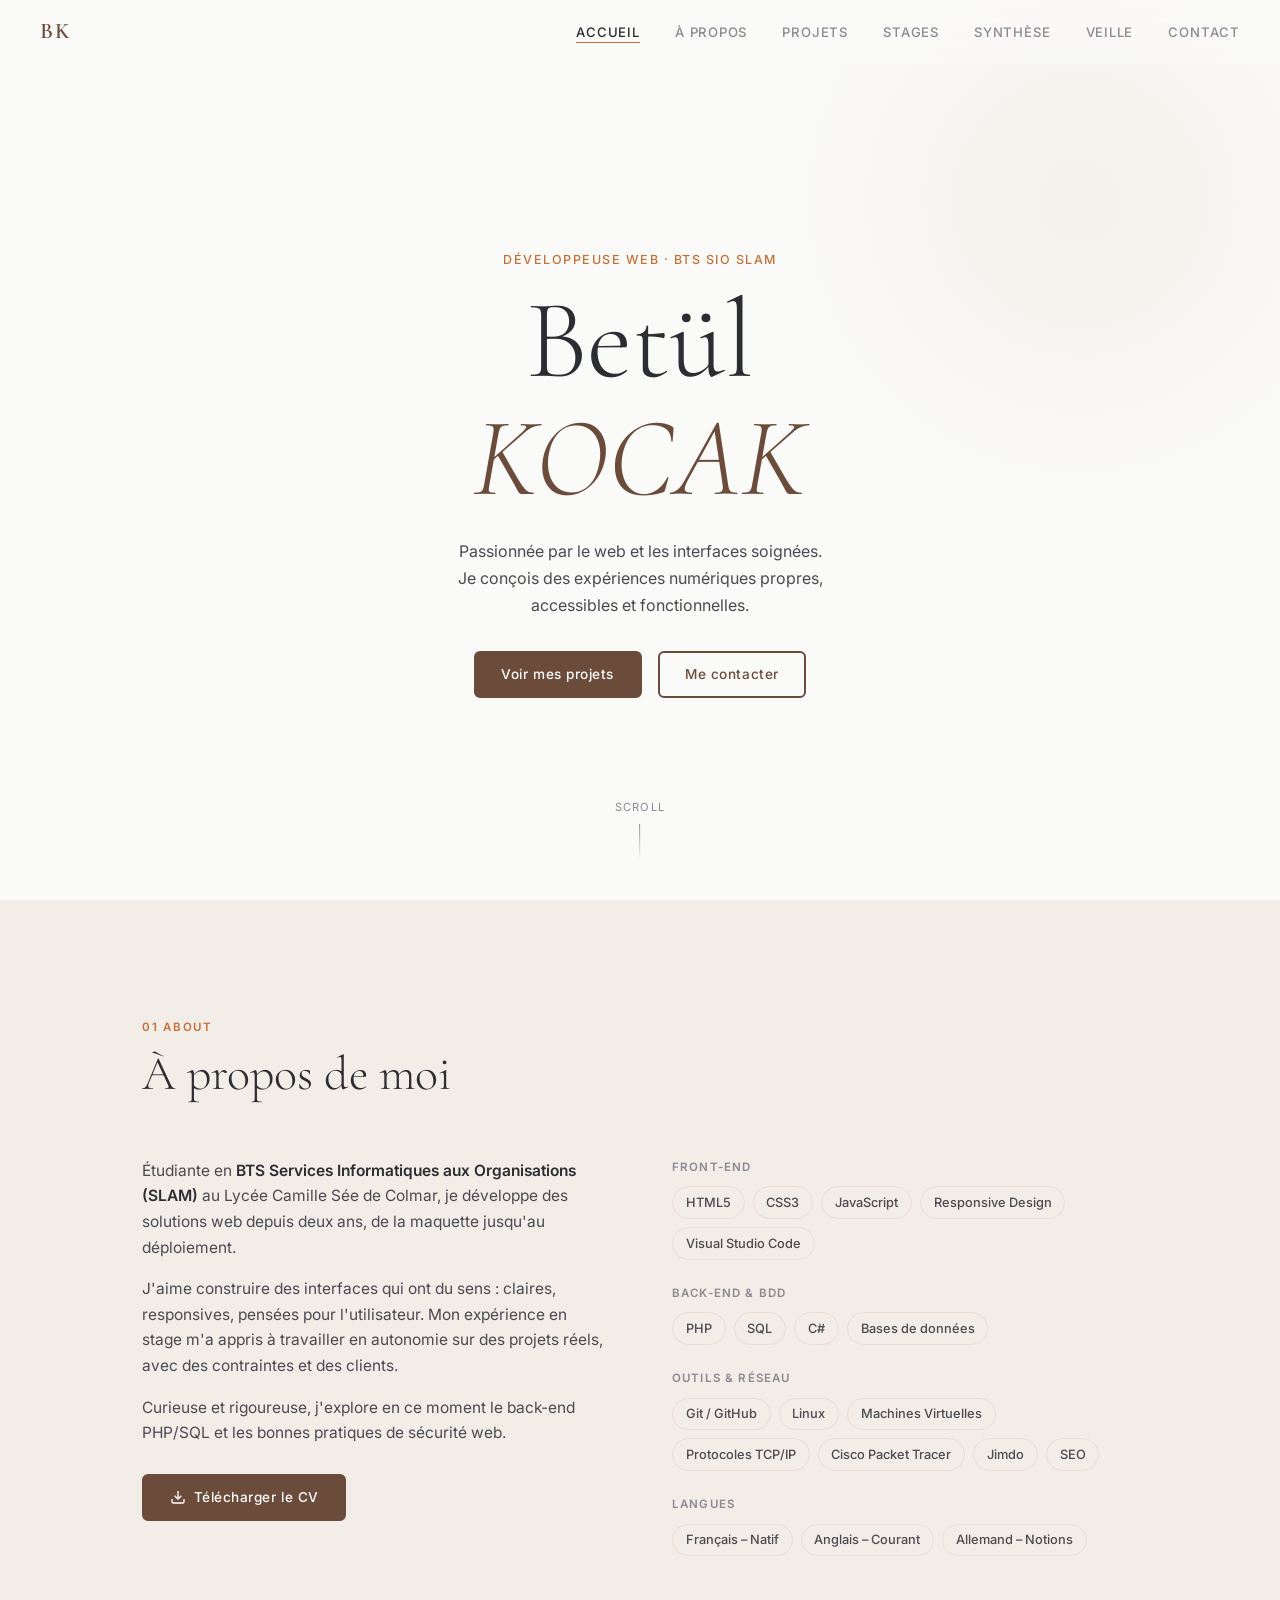
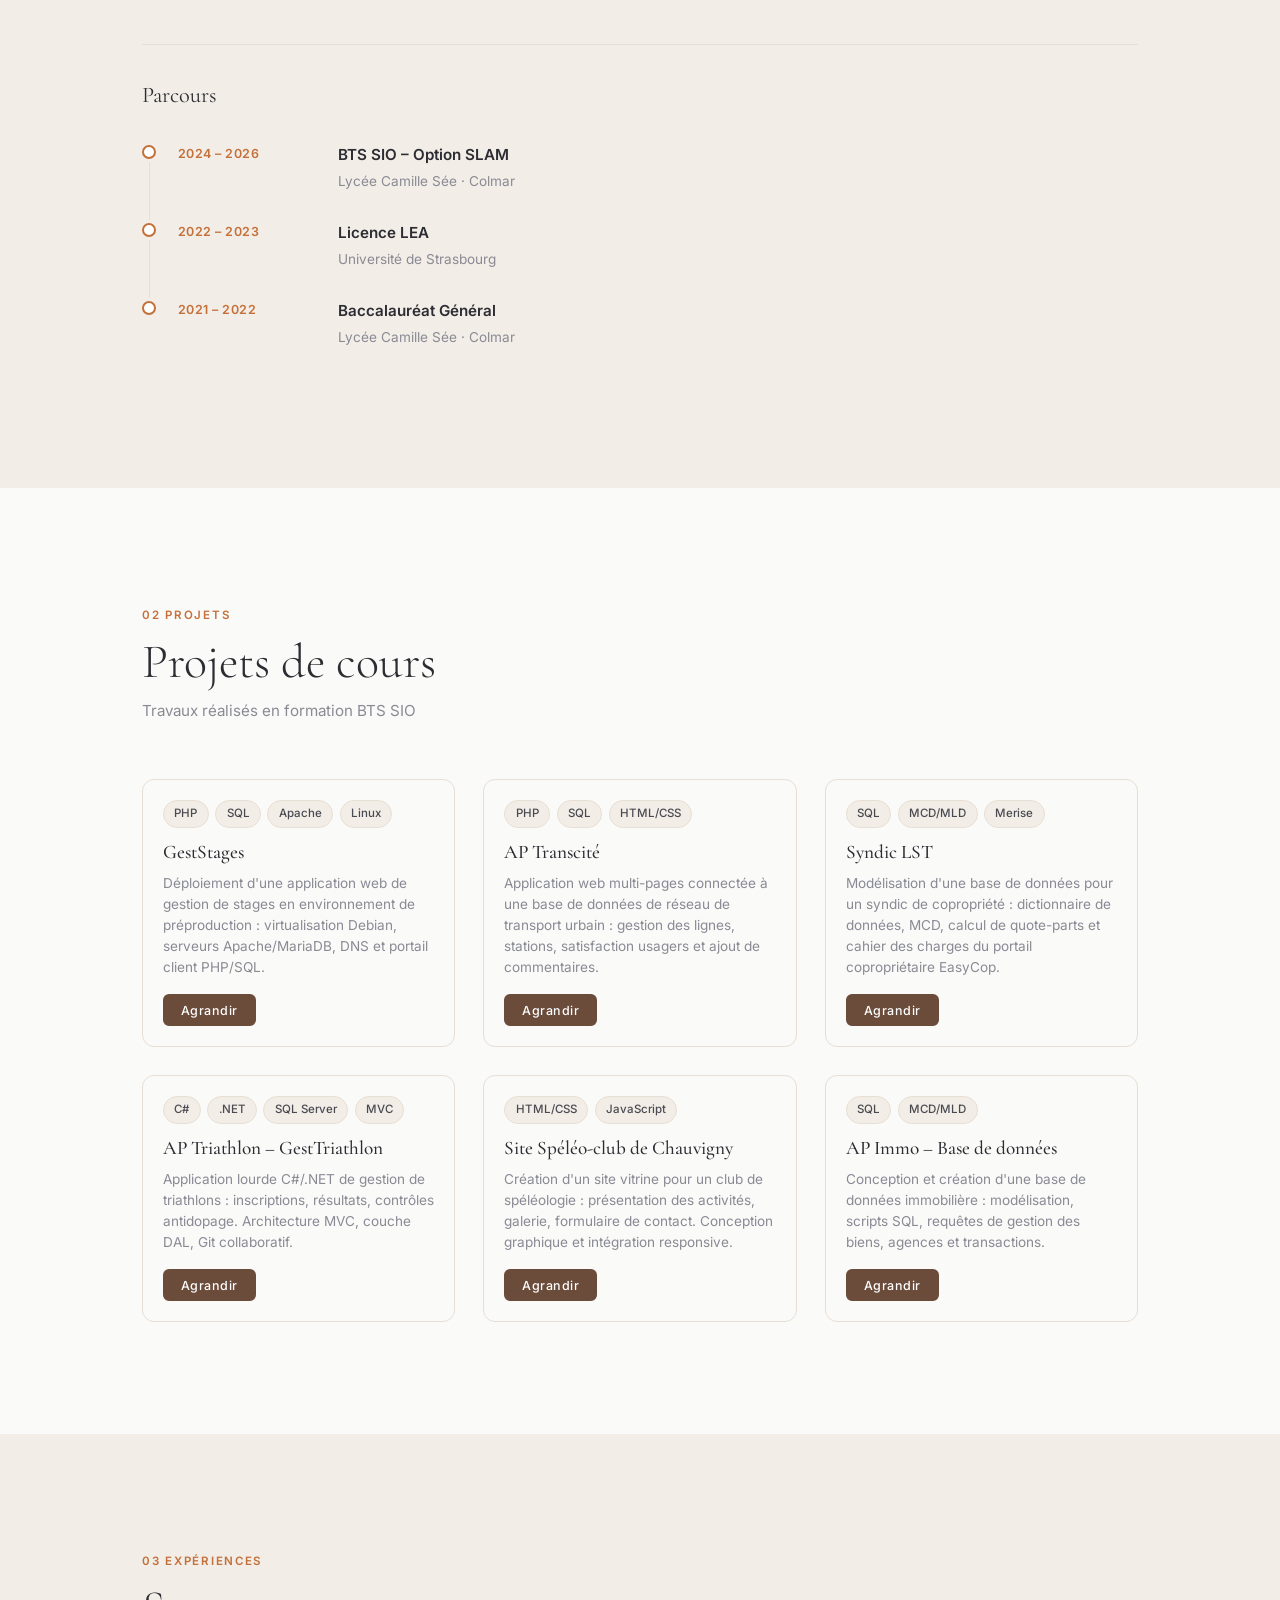
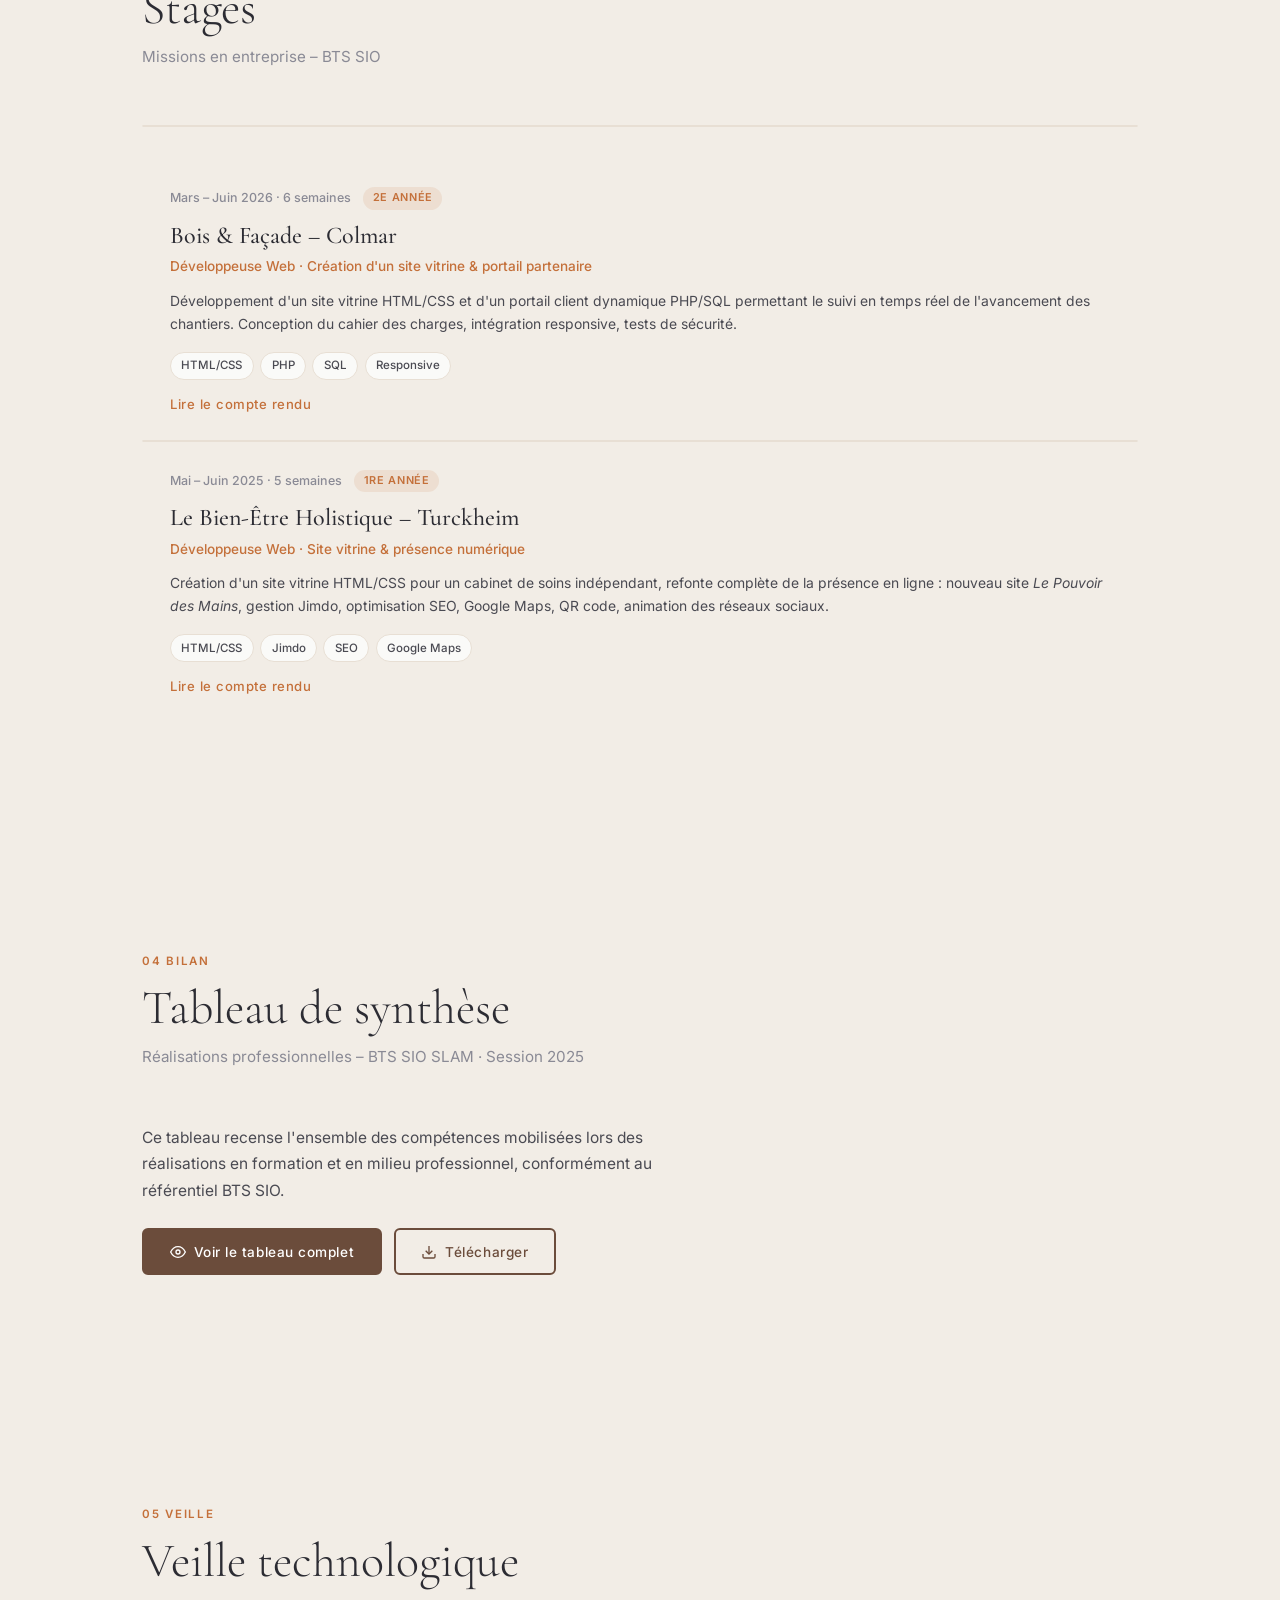
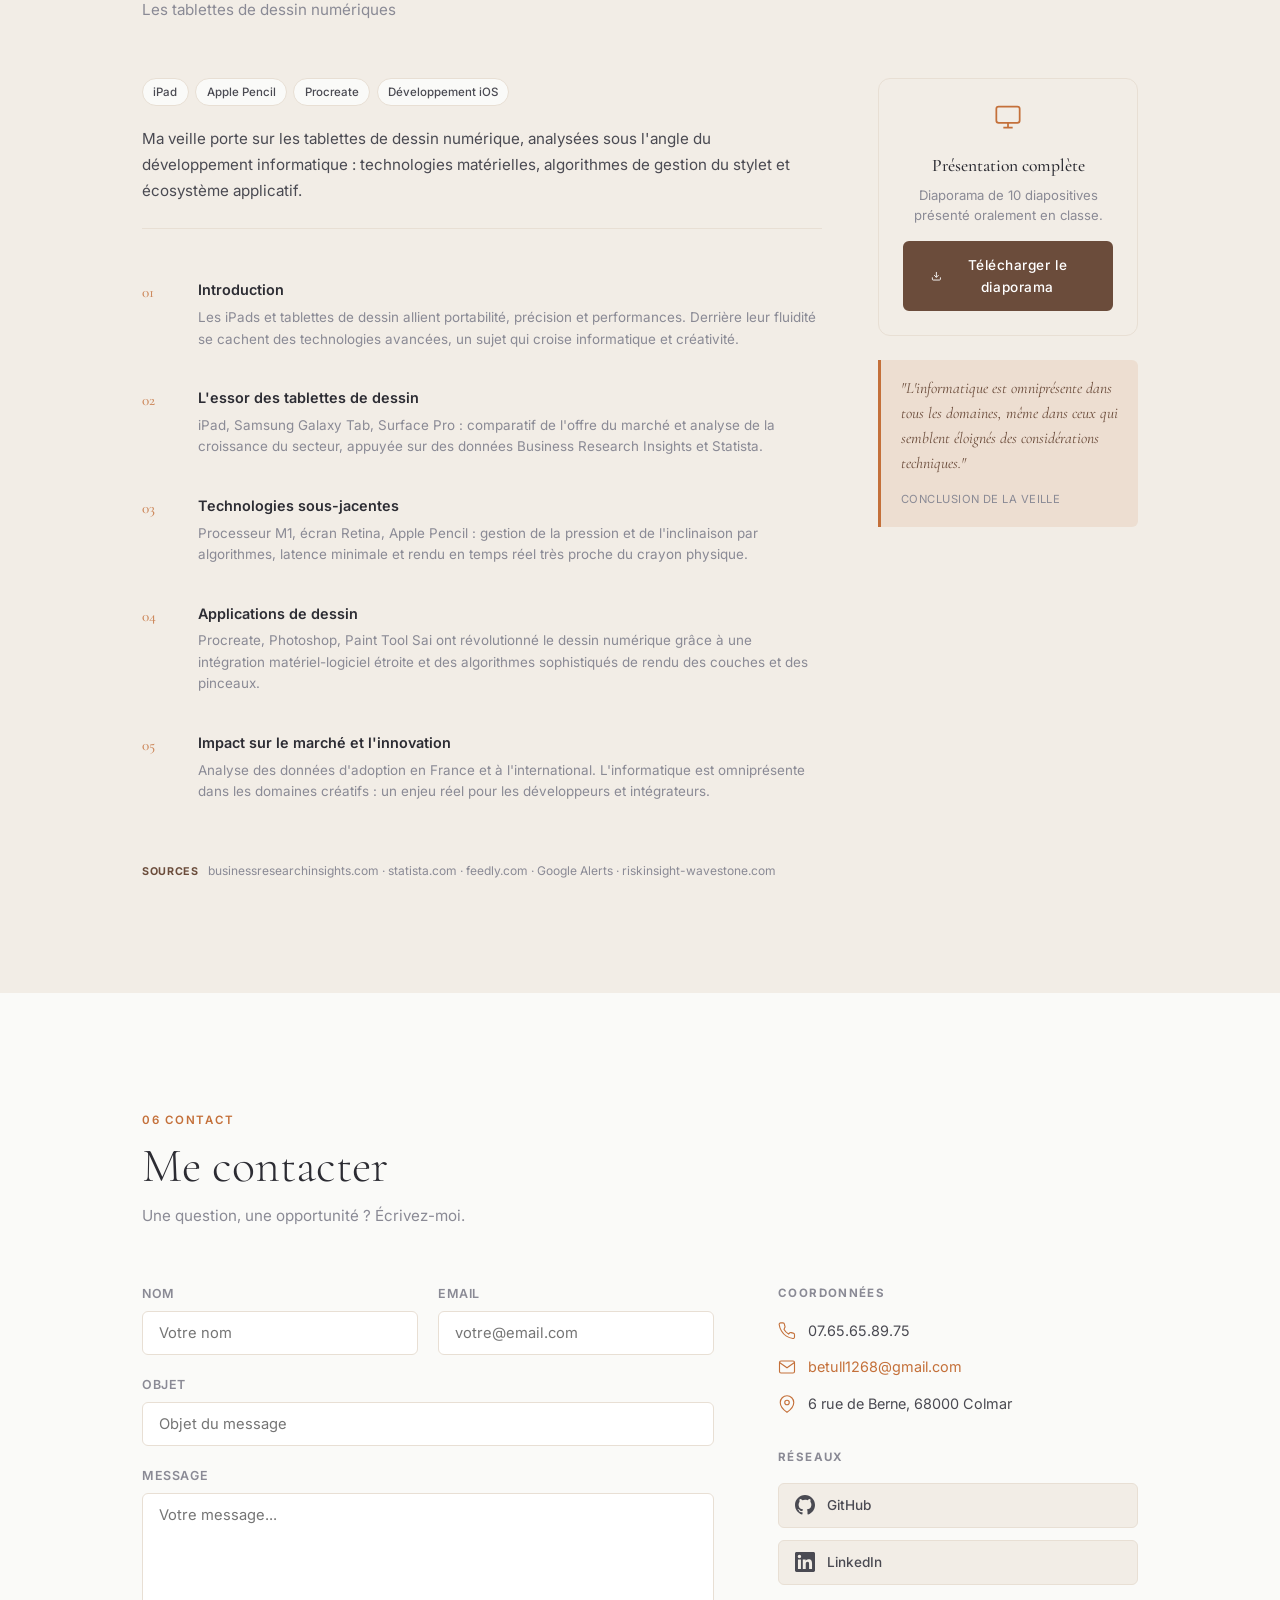
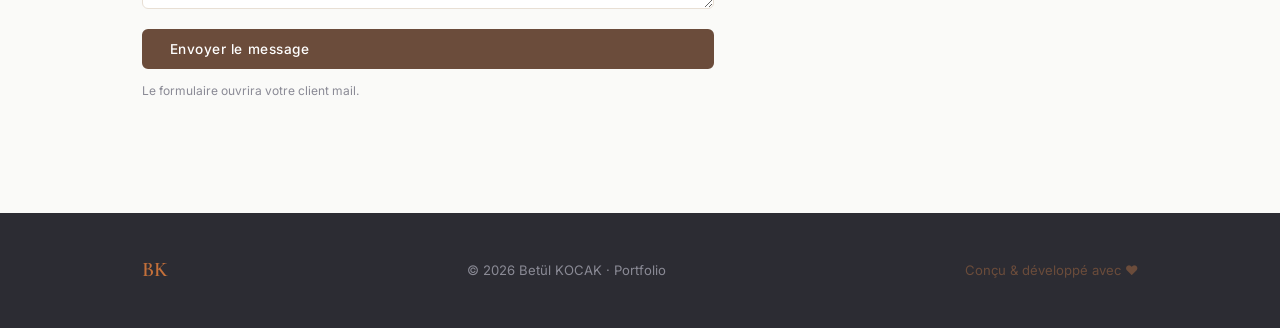
==== commit b8b7c787: "modifs" ====
--- a/index.html
+++ b/index.html
@@ -166,121 +166,109 @@
   </section>
 
   <!-- PROJECTS -->
-  <section id="projects" class="section projects-section">
-    <div class="container">
-      <div class="section-header fade-up">
-        <span class="section-label">02 Projets</span>
-        <h2 class="section-title">Projets de cours</h2>
-        <p class="section-subtitle">Travaux réalisés en formation BTS SIO</p>
-      </div>
-
-      <div class="cards-grid">
-
-        <!-- Projet GestStages -->
-        <div class="project-card fade-up">
-          </div>
-          <div class="card-body">
-            <div class="card-tags">
-              <span class="tag tag-sm">PHP</span>
-              <span class="tag tag-sm">SQL</span>
-              <span class="tag tag-sm">Apache</span>
-              <span class="tag tag-sm">Linux</span>
-            </div>
-            <h3 class="card-title">GestStages</h3>
-            <p class="card-desc">Déploiement d'une application web de gestion de stages en environnement de préproduction : virtualisation Debian, serveurs Apache/MariaDB, DNS et portail client PHP/SQL.</p>
-            <div class="card-footer">
-              <button class="btn btn-primary btn-sm" onclick="openModal('modal-p-geststages')">Agrandir</button>
-            </div>
-          </div>
-        </div>
-
-        <!-- Projet Transcité -->
-        <div class="project-card fade-up delay-1">
-          </div>
-          <div class="card-body">
-            <div class="card-tags">
-              <span class="tag tag-sm">PHP</span>
-              <span class="tag tag-sm">SQL</span>
-              <span class="tag tag-sm">HTML/CSS</span>
-            </div>
-            <h3 class="card-title">AP Transcité</h3>
-            <p class="card-desc">Application web multi-pages connectée à une base de données de réseau de transport urbain : gestion des lignes, stations, satisfaction usagers et ajout de commentaires.</p>
-            <div class="card-footer">
-              <button class="btn btn-primary btn-sm" onclick="openModal('modal-p-transcite')">Agrandir</button>
-            </div>
-          </div>
-        </div>
-
-        <!-- Projet Syndic LST -->
-        <div class="project-card fade-up delay-2">
-          </div>
-          <div class="card-body">
-            <div class="card-tags">
-              <span class="tag tag-sm">SQL</span>
-              <span class="tag tag-sm">MCD/MLD</span>
-              <span class="tag tag-sm">Merise</span>
-            </div>
-            <h3 class="card-title">Syndic LST</h3>
-            <p class="card-desc">Modélisation d'une base de données pour un syndic de copropriété : dictionnaire de données, MCD, calcul de quote-parts et cahier des charges du portail copropriétaire EasyCop.</p>
-            <div class="card-footer">
-              <button class="btn btn-primary btn-sm" onclick="openModal('modal-p-syndic')">Agrandir</button>
-            </div>
-          </div>
-        </div>
-
-        <!-- Projet AP Triathlon -->
-        <div class="project-card fade-up delay-3">
-          </div>
-          <div class="card-body">
-            <div class="card-tags">
-              <span class="tag tag-sm">C#</span>
-              <span class="tag tag-sm">.NET</span>
-              <span class="tag tag-sm">SQL Server</span>
-              <span class="tag tag-sm">MVC</span>
-            </div>
-            <h3 class="card-title">AP Triathlon – GestTriathlon</h3>
-            <p class="card-desc">Application lourde C#/.NET de gestion de triathlons : inscriptions, résultats, contrôles antidopage. Architecture MVC, couche DAL, Git collaboratif.</p>
-            <div class="card-footer">
-              <button class="btn btn-primary btn-sm" onclick="openModal('modal-p-triathlon')">Agrandir</button>
-            </div>
-          </div>
-        </div>
-
-        <!-- Projet Spéléo -->
-        <div class="project-card fade-up">
-          </div>
-          <div class="card-body">
-            <div class="card-tags">
-              <span class="tag tag-sm">HTML/CSS</span>
-              <span class="tag tag-sm">JavaScript</span>
-            </div>
-            <h3 class="card-title">Site Spéléo-club de Chauvigny</h3>
-            <p class="card-desc">Création d'un site vitrine pour un club de spéléologie : présentation des activités, galerie, formulaire de contact. Conception graphique et intégration responsive.</p>
-            <div class="card-footer">
-              <button class="btn btn-primary btn-sm" onclick="openModal('modal-p-speleo')">Agrandir</button>
-            </div>
-          </div>
-        </div>
-
-        <!-- Projet AP Immo -->
-        <div class="project-card fade-up delay-1">
-          </div>
-          <div class="card-body">
-            <div class="card-tags">
-              <span class="tag tag-sm">SQL</span>
-              <span class="tag tag-sm">MCD/MLD</span>
-            </div>
-            <h3 class="card-title">AP Immo – Base de données</h3>
-            <p class="card-desc">Conception et création d'une base de données immobilière : modélisation, scripts SQL, requêtes de gestion des biens, agences et transactions.</p>
-            <div class="card-footer">
-              <button class="btn btn-primary btn-sm" onclick="openModal('modal-p-immo')">Agrandir</button>
-            </div>
-          </div>
-        </div>
-
-      </div>
-    </div>
-  </section>
+<section id="projects" class="section projects-section">
+  <div class="container">
+    <div class="section-header fade-up">
+      <span class="section-label">02 Projets</span>
+      <h2 class="section-title">Projets de cours</h2>
+      <p class="section-subtitle">Travaux réalisés en formation BTS SIO</p>
+    </div>
+
+    <div class="cards-grid">
+
+      <div class="project-card fade-up">
+        <div class="card-body">
+          <div class="card-tags">
+            <span class="tag tag-sm">PHP</span>
+            <span class="tag tag-sm">SQL</span>
+            <span class="tag tag-sm">Apache</span>
+            <span class="tag tag-sm">Linux</span>
+          </div>
+          <h3 class="card-title">GestStages</h3>
+          <p class="card-desc">Déploiement d'une application web de gestion de stages en environnement de préproduction : virtualisation Debian, serveurs Apache/MariaDB, DNS et portail client PHP/SQL.</p>
+          <div class="card-footer">
+            <button class="btn btn-primary btn-sm" onclick="openModal('modal-p-geststages')">Agrandir</button>
+          </div>
+        </div>
+      </div>
+
+      <div class="project-card fade-up delay-1">
+        <div class="card-body">
+          <div class="card-tags">
+            <span class="tag tag-sm">PHP</span>
+            <span class="tag tag-sm">SQL</span>
+            <span class="tag tag-sm">HTML/CSS</span>
+          </div>
+          <h3 class="card-title">AP Transcité</h3>
+          <p class="card-desc">Application web multi-pages connectée à une base de données de réseau de transport urbain : gestion des lignes, stations, satisfaction usagers et ajout de commentaires.</p>
+          <div class="card-footer">
+            <button class="btn btn-primary btn-sm" onclick="openModal('modal-p-transcite')">Agrandir</button>
+          </div>
+        </div>
+      </div>
+
+      <div class="project-card fade-up delay-2">
+        <div class="card-body">
+          <div class="card-tags">
+            <span class="tag tag-sm">SQL</span>
+            <span class="tag tag-sm">MCD/MLD</span>
+            <span class="tag tag-sm">Merise</span>
+          </div>
+          <h3 class="card-title">Syndic LST</h3>
+          <p class="card-desc">Modélisation d'une base de données pour un syndic de copropriété : dictionnaire de données, MCD, calcul de quote-parts et cahier des charges du portail copropriétaire EasyCop.</p>
+          <div class="card-footer">
+            <button class="btn btn-primary btn-sm" onclick="openModal('modal-p-syndic')">Agrandir</button>
+          </div>
+        </div>
+      </div>
+
+      <div class="project-card fade-up delay-3">
+        <div class="card-body">
+          <div class="card-tags">
+            <span class="tag tag-sm">C#</span>
+            <span class="tag tag-sm">.NET</span>
+            <span class="tag tag-sm">SQL Server</span>
+            <span class="tag tag-sm">MVC</span>
+          </div>
+          <h3 class="card-title">AP Triathlon – GestTriathlon</h3>
+          <p class="card-desc">Application lourde C#/.NET de gestion de triathlons : inscriptions, résultats, contrôles antidopage. Architecture MVC, couche DAL, Git collaboratif.</p>
+          <div class="card-footer">
+            <button class="btn btn-primary btn-sm" onclick="openModal('modal-p-triathlon')">Agrandir</button>
+          </div>
+        </div>
+      </div>
+
+      <div class="project-card fade-up">
+        <div class="card-body">
+          <div class="card-tags">
+            <span class="tag tag-sm">HTML/CSS</span>
+            <span class="tag tag-sm">JavaScript</span>
+          </div>
+          <h3 class="card-title">Site Spéléo-club de Chauvigny</h3>
+          <p class="card-desc">Création d'un site vitrine pour un club de spéléologie : présentation des activités, galerie, formulaire de contact. Conception graphique et intégration responsive.</p>
+          <div class="card-footer">
+            <button class="btn btn-primary btn-sm" onclick="openModal('modal-p-speleo')">Agrandir</button>
+          </div>
+        </div>
+      </div>
+
+      <div class="project-card fade-up delay-1">
+        <div class="card-body">
+          <div class="card-tags">
+            <span class="tag tag-sm">SQL</span>
+            <span class="tag tag-sm">MCD/MLD</span>
+          </div>
+          <h3 class="card-title">AP Immo – Base de données</h3>
+          <p class="card-desc">Conception et création d'une base de données immobilière : modélisation, scripts SQL, requêtes de gestion des biens, agences et transactions.</p>
+          <div class="card-footer">
+            <button class="btn btn-primary btn-sm" onclick="openModal('modal-p-immo')">Agrandir</button>
+          </div>
+        </div>
+      </div>
+
+    </div>
+  </div>
+</section>
 
   <!-- STAGES -->
   <section id="stages" class="section stages-section">
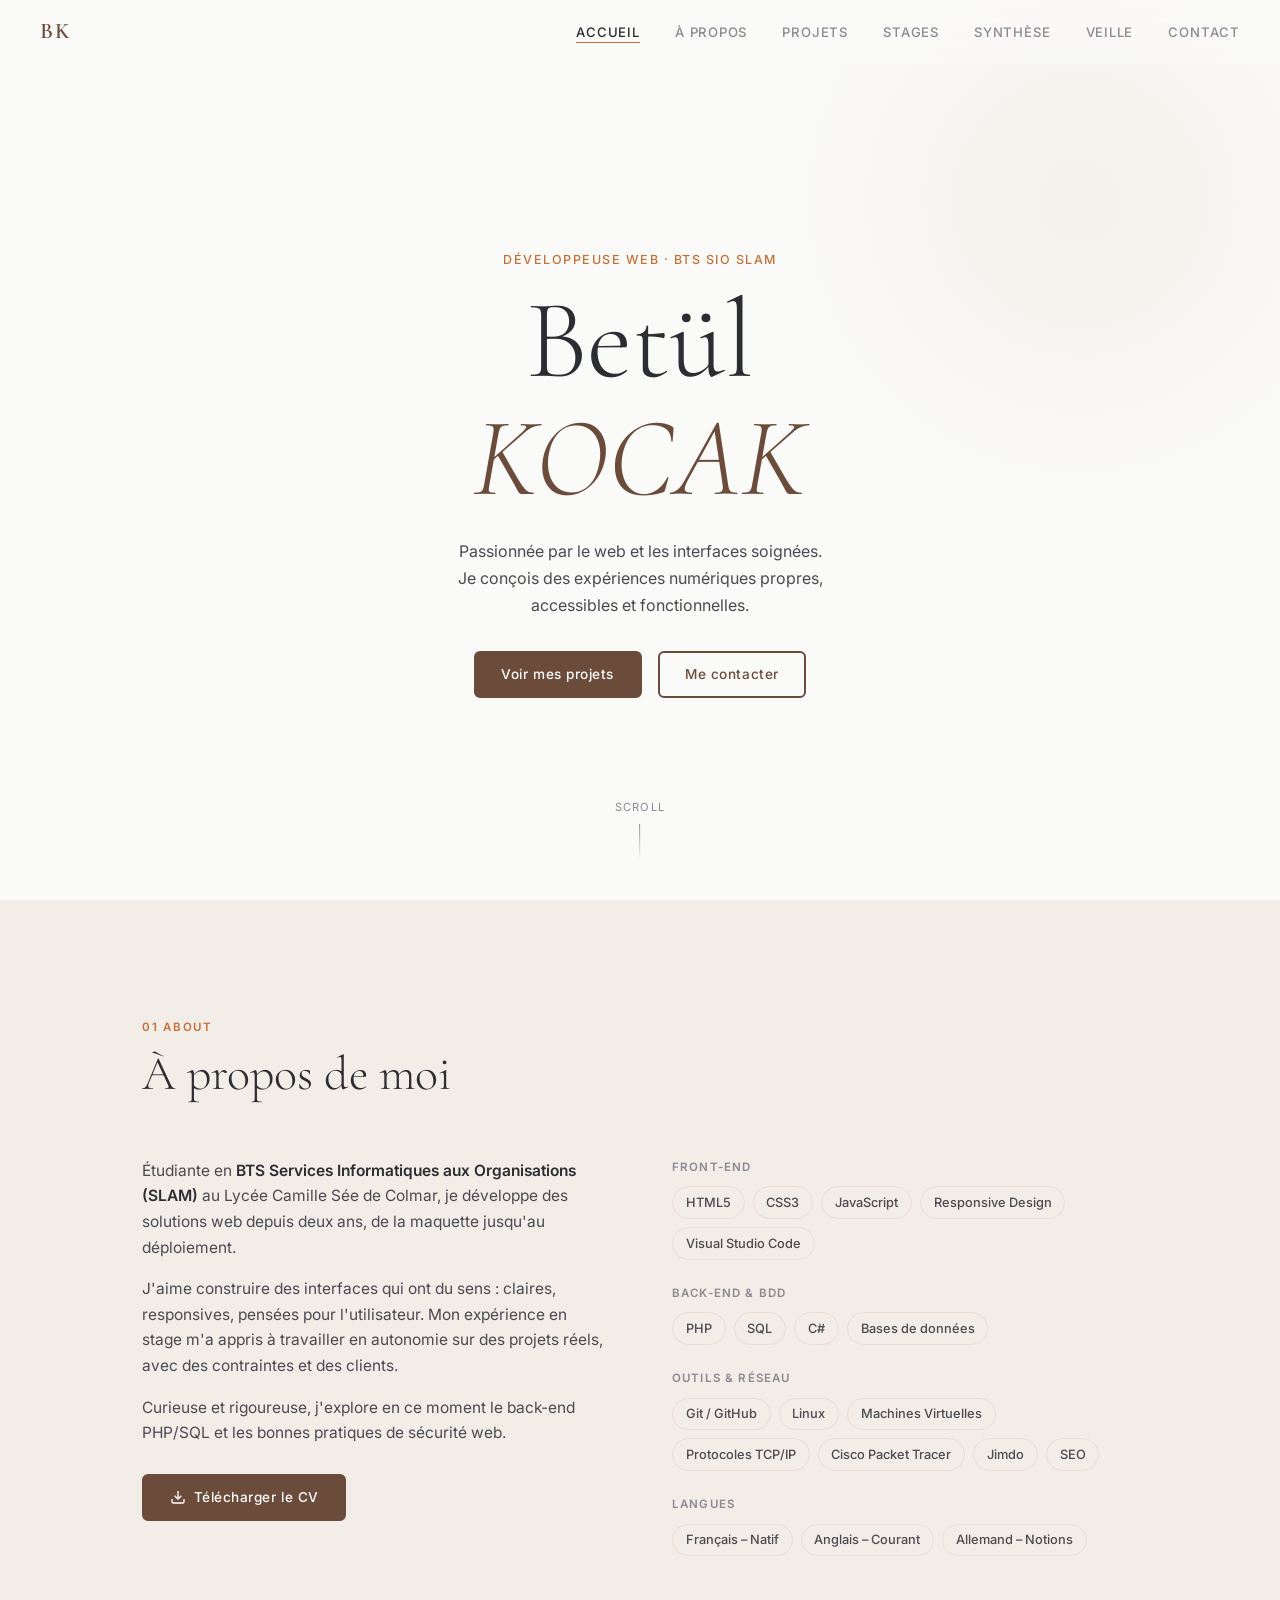
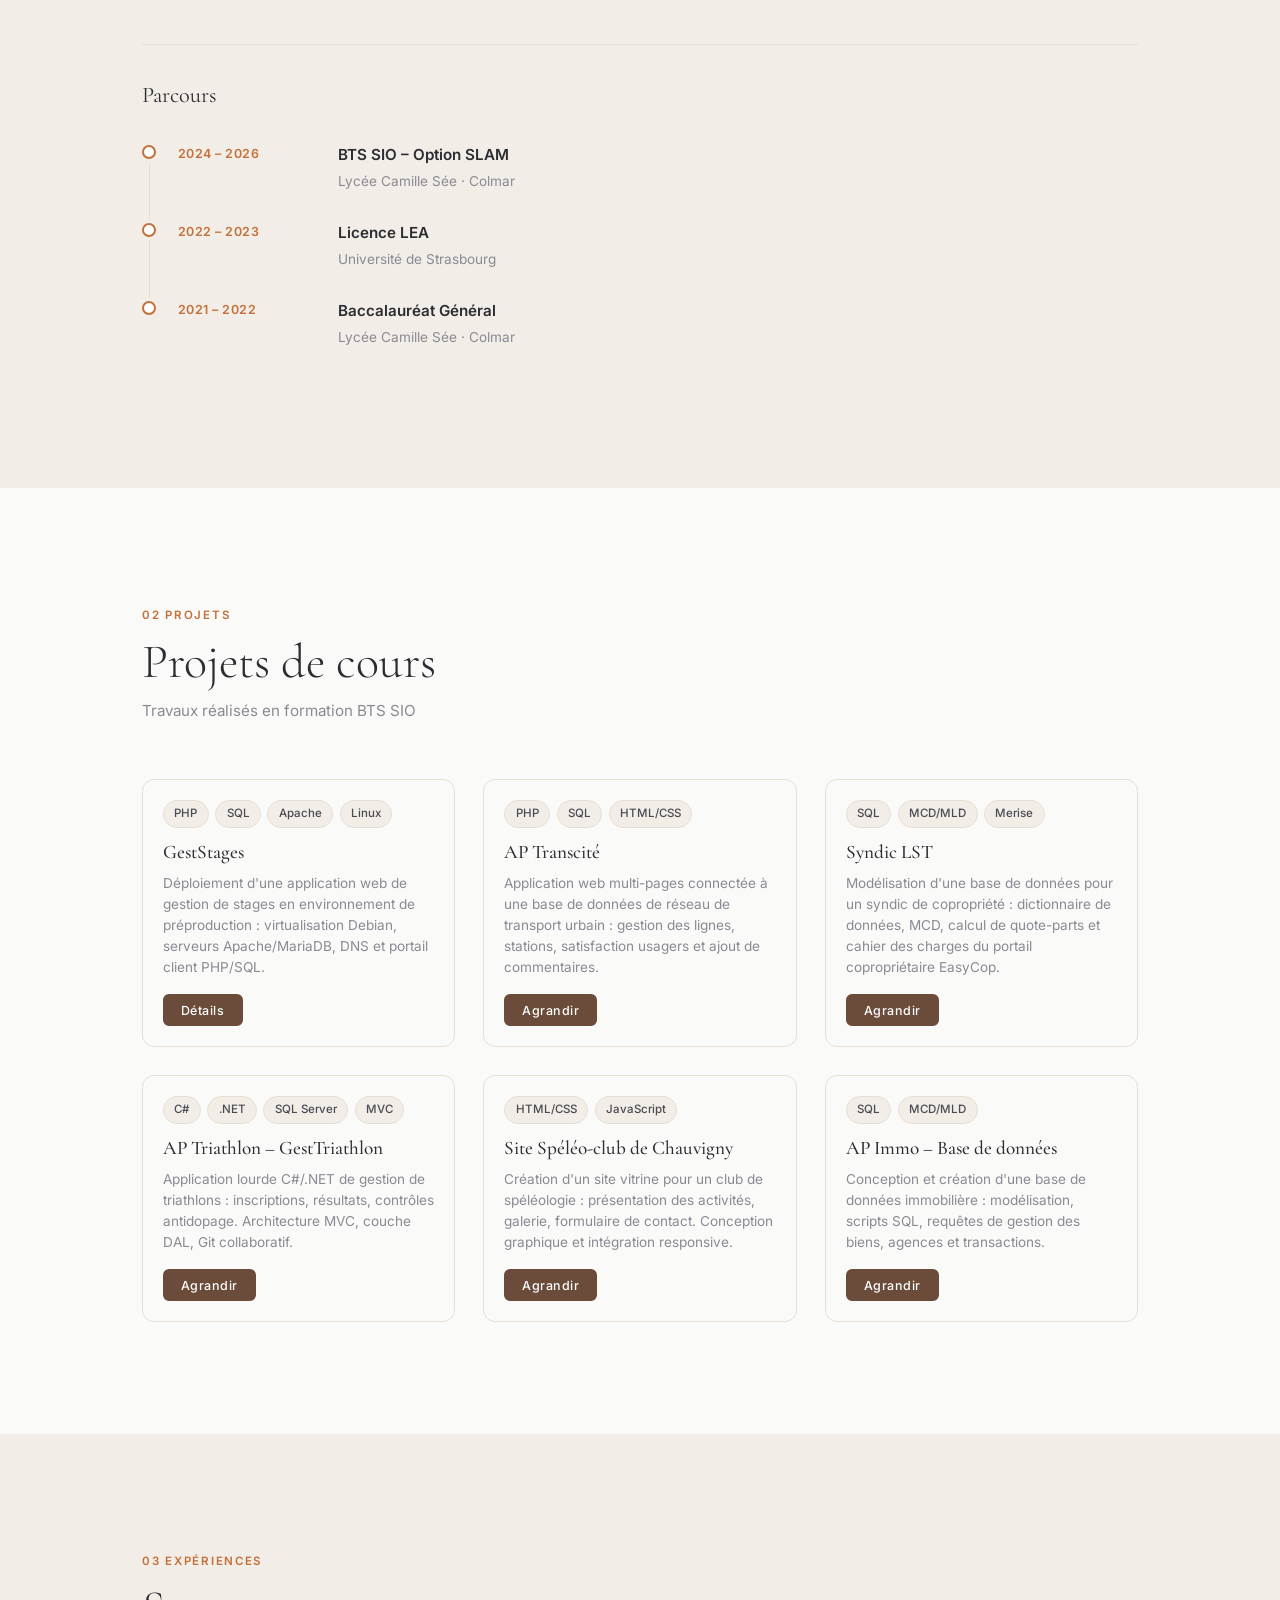
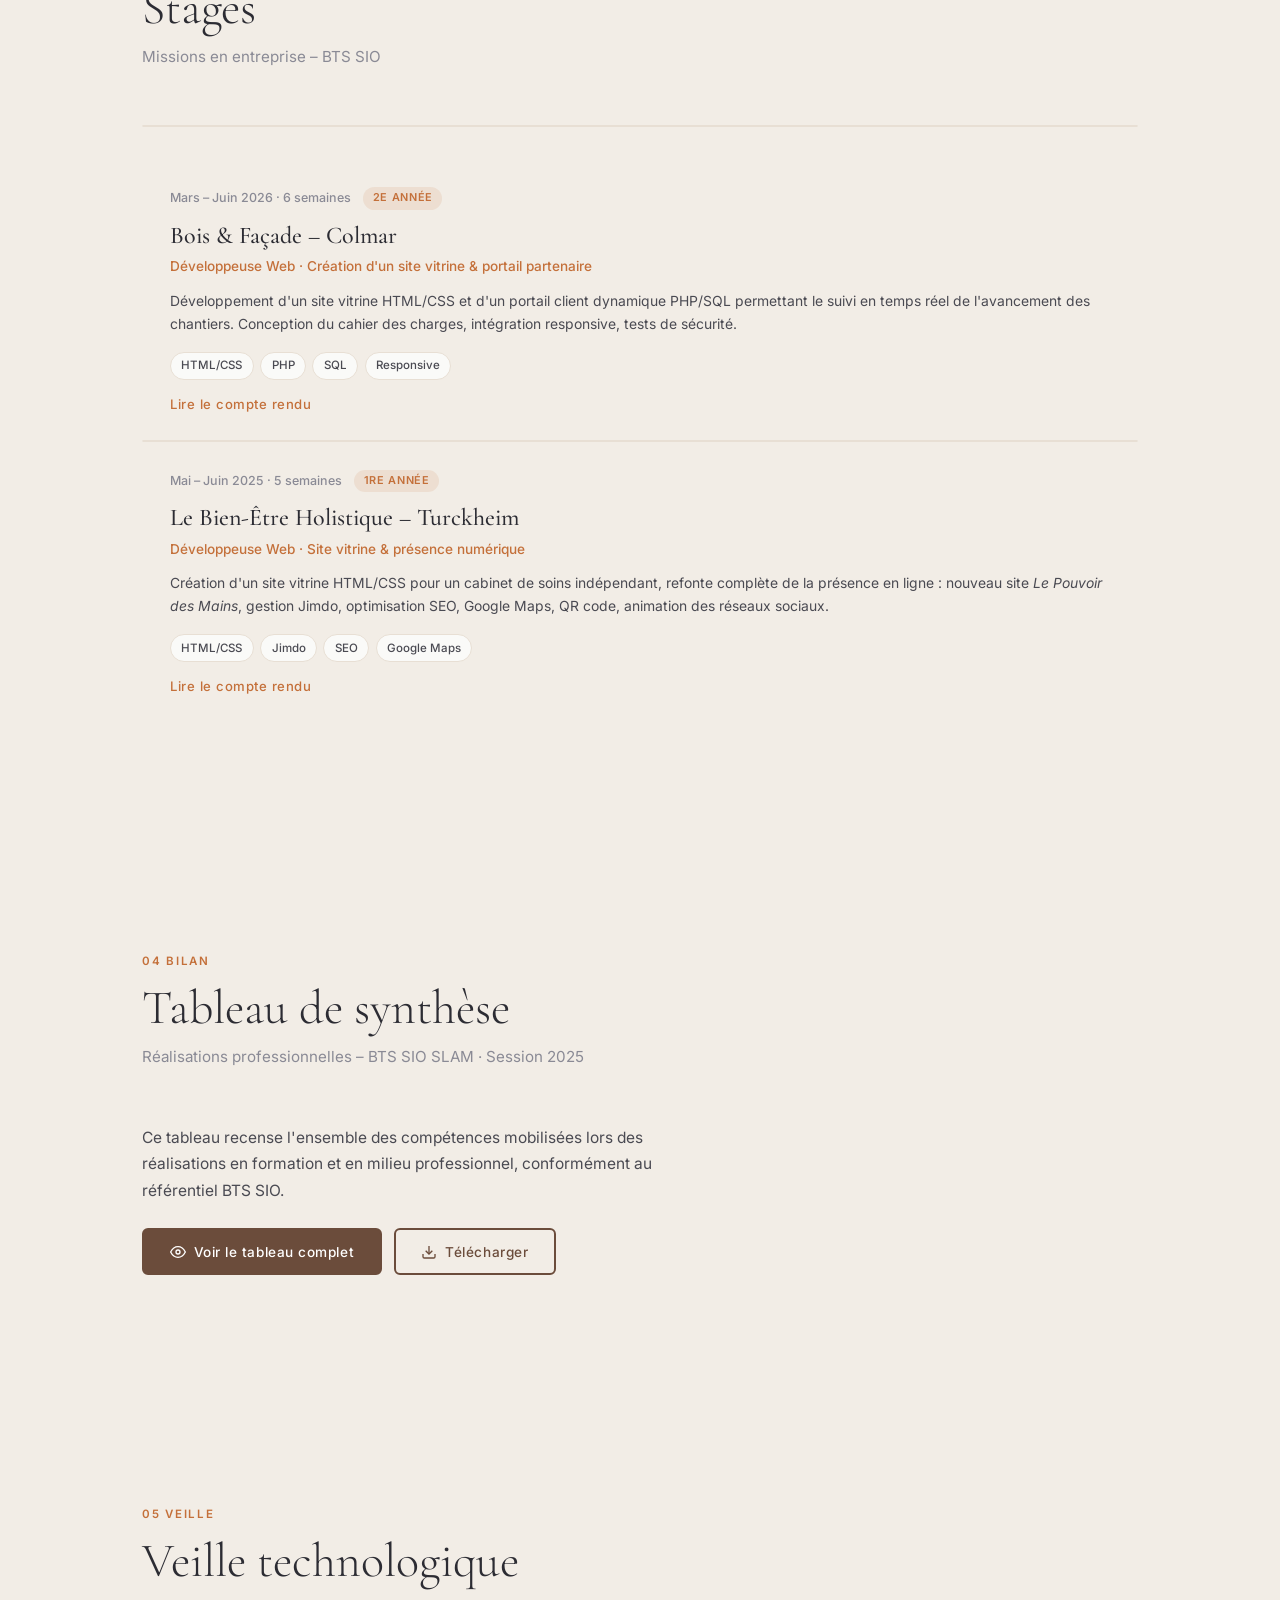
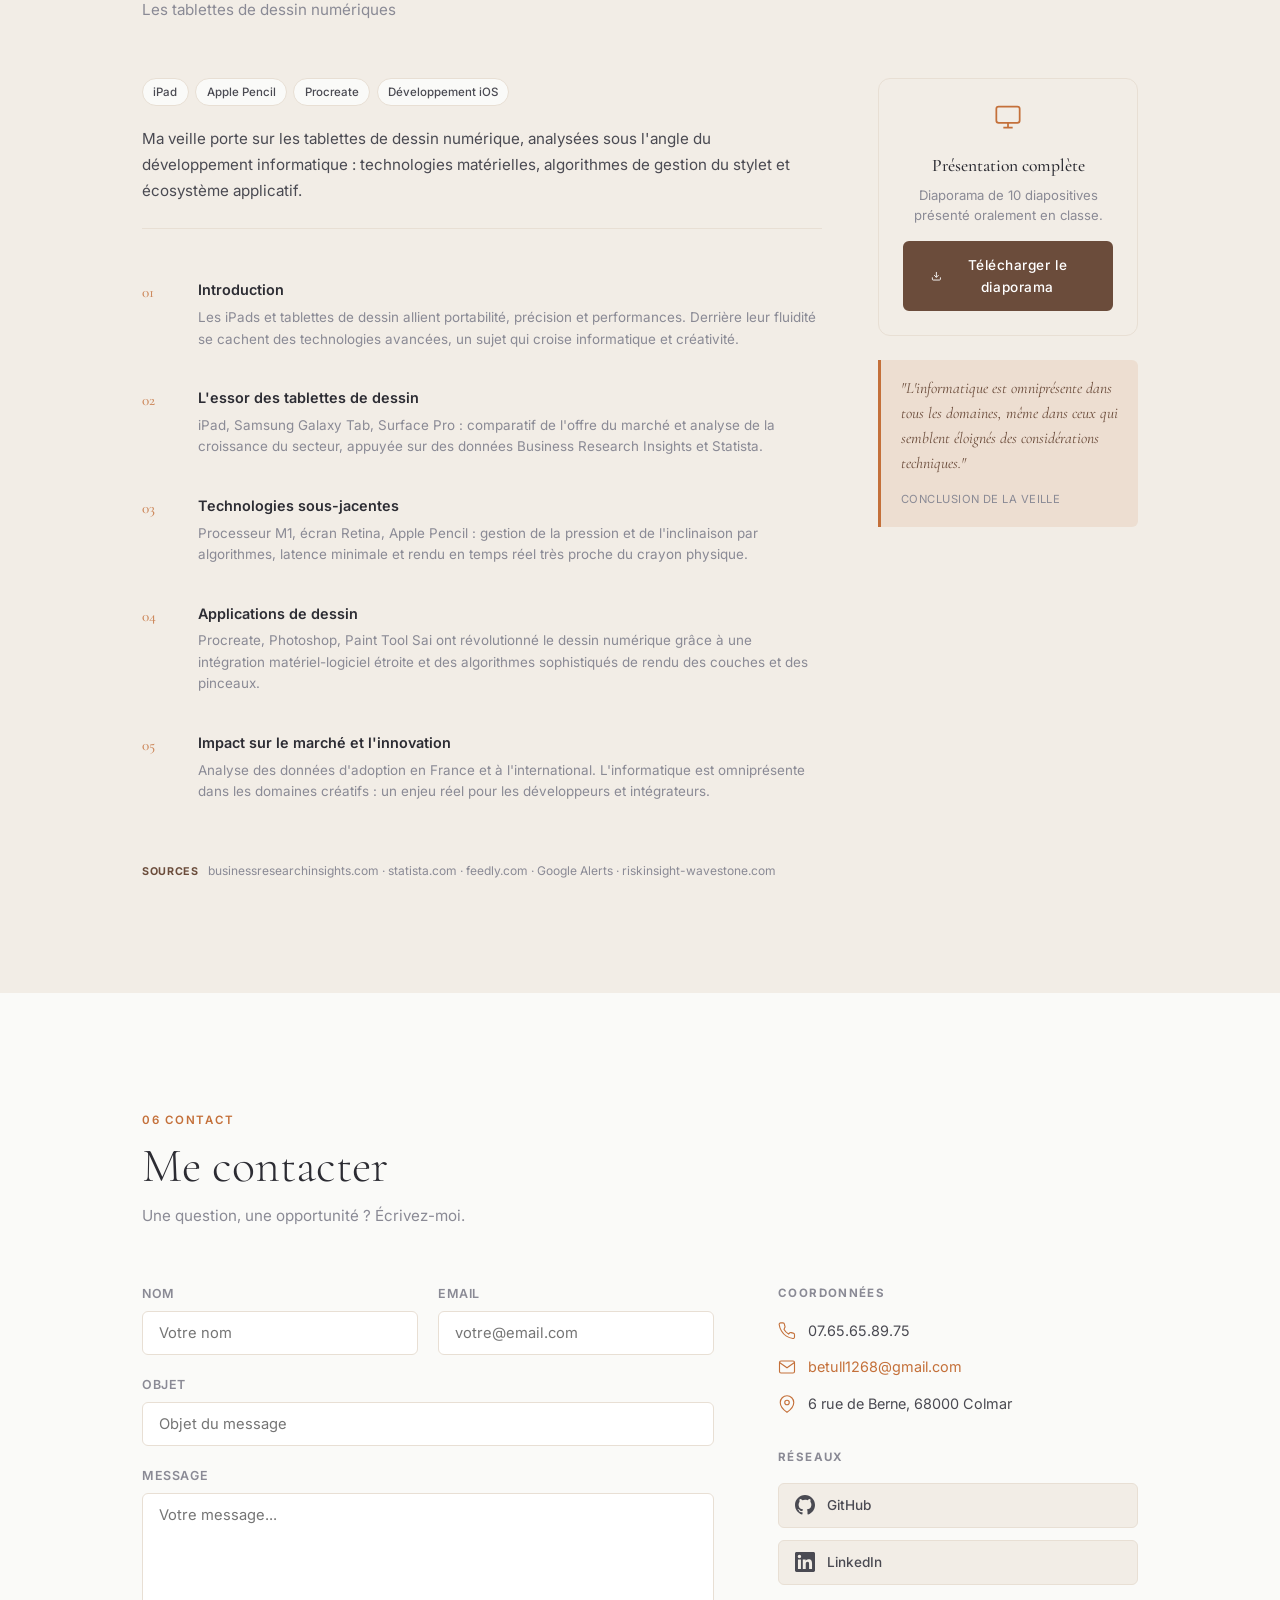
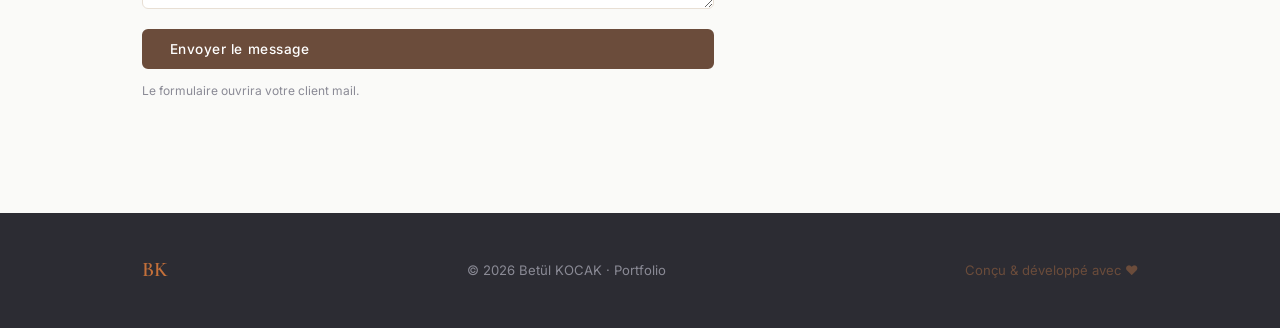
==== commit 48a9154d: "modifs" ====
--- a/index.html
+++ b/index.html
@@ -3,7 +3,7 @@
 <head>
   <meta charset="UTF-8" />
   <meta name="viewport" content="width=device-width, initial-scale=1.0" />
-  <title>Betül KOCAK — Portfolio</title>
+  <title>Betül KOCAK | Portfolio</title>
   <link rel="preconnect" href="https://fonts.googleapis.com" />
   <link rel="preconnect" href="https://fonts.gstatic.com" crossorigin />
   <link href="https://fonts.googleapis.com/css2?family=Cormorant+Garamond:ital,wght@0,300;0,400;0,500;0,600;1,300;1,400&family=Inter:wght@300;400;500;600&display=swap" rel="stylesheet" />
@@ -187,7 +187,7 @@
           <h3 class="card-title">GestStages</h3>
           <p class="card-desc">Déploiement d'une application web de gestion de stages en environnement de préproduction : virtualisation Debian, serveurs Apache/MariaDB, DNS et portail client PHP/SQL.</p>
           <div class="card-footer">
-            <button class="btn btn-primary btn-sm" onclick="openModal('modal-p-geststages')">Agrandir</button>
+            <button class="btn btn-primary btn-sm" onclick="openModal('modal-p-geststages')">Détails</button>
           </div>
         </div>
       </div>
--- a/css/style.css
+++ b/css/style.css
@@ -995,3 +995,143 @@
 @media (max-width: 620px) {
   .stage-actions { flex-direction: column; align-items: flex-start; }
 }
+
+/* ===================================
+   PAGE SYNTHÈSE (synthese.html)
+=================================== */
+.synthese-page {
+  max-width: 1100px;
+  margin: 0 auto;
+  padding: 2rem 2rem 4rem;
+}
+body.page-synthese { background: var(--sand); }
+
+.synth-topbar {
+  display: flex;
+  align-items: center;
+  justify-content: space-between;
+  padding: 1.25rem 0 2rem;
+  border-bottom: 1px solid var(--sand-dark);
+  margin-bottom: 2.5rem;
+  flex-wrap: wrap;
+  gap: 1rem;
+}
+.synth-back {
+  display: inline-flex;
+  align-items: center;
+  gap: 0.5rem;
+  font-size: 0.82rem;
+  font-weight: 500;
+  color: var(--muted);
+  text-decoration: none;
+  letter-spacing: 0.04em;
+  transition: color 0.25s ease;
+}
+.synth-back:hover { color: var(--cognac); }
+.synth-back svg { flex-shrink: 0; }
+.synth-logo {
+  font-family: var(--font-display);
+  font-size: 1.3rem;
+  font-weight: 600;
+  color: var(--brown);
+  letter-spacing: 0.08em;
+}
+.synth-actions { display: flex; gap: 0.75rem; align-items: center; flex-wrap: wrap; }
+
+.synth-title-block { margin-bottom: 2rem; }
+.synth-eyebrow {
+  font-size: 0.72rem;
+  font-weight: 600;
+  letter-spacing: 0.15em;
+  text-transform: uppercase;
+  color: var(--cognac);
+  margin-bottom: 0.5rem;
+  display: block;
+}
+.synth-h1 {
+  font-family: var(--font-display);
+  font-size: clamp(1.8rem, 4vw, 2.6rem);
+  font-weight: 300;
+  color: var(--text);
+  line-height: 1.15;
+  margin-bottom: 0.4rem;
+}
+.synth-subtitle { font-size: 0.9rem; color: var(--muted); }
+
+.synth-img-wrap {
+  background: var(--white);
+  border-radius: var(--radius-lg);
+  box-shadow: var(--shadow-md);
+  overflow: hidden;
+  margin-bottom: 2rem;
+}
+.synth-img-wrap img { width: 100%; display: block; }
+.synth-img-placeholder {
+  width: 100%;
+  aspect-ratio: 4/3;
+  background: var(--sand-dark);
+  display: flex;
+  align-items: center;
+  justify-content: center;
+  color: var(--muted);
+  font-size: 0.8rem;
+  font-weight: 500;
+  letter-spacing: 0.05em;
+  text-transform: uppercase;
+}
+
+.synth-legend {
+  display: grid;
+  grid-template-columns: repeat(3, 1fr);
+  gap: 1rem;
+  margin-bottom: 2.5rem;
+}
+.synth-comp {
+  background: var(--cream);
+  border: 1px solid var(--sand-dark);
+  border-radius: var(--radius-md);
+  padding: 1rem 1.25rem;
+}
+.synth-comp-letter {
+  display: inline-flex;
+  align-items: center;
+  justify-content: center;
+  width: 28px; height: 28px;
+  background: var(--cognac-dim);
+  color: var(--cognac);
+  border-radius: 50%;
+  font-size: 0.75rem;
+  font-weight: 700;
+  margin-bottom: 0.5rem;
+}
+.synth-comp h4 {
+  font-size: 0.8rem;
+  font-weight: 600;
+  color: var(--brown);
+  margin-bottom: 0.25rem;
+  line-height: 1.3;
+}
+.synth-comp p {
+  font-size: 0.75rem;
+  color: var(--muted);
+  line-height: 1.5;
+  margin: 0;
+}
+
+.synth-note {
+  background: var(--cognac-dim);
+  border-left: 3px solid var(--cognac);
+  border-radius: 0 var(--radius-sm) var(--radius-sm) 0;
+  padding: 1rem 1.25rem;
+  font-size: 0.83rem;
+  color: var(--brown);
+  line-height: 1.6;
+}
+
+@media (max-width: 768px) {
+  .synth-legend { grid-template-columns: 1fr 1fr; }
+  .synth-topbar { flex-direction: column; align-items: flex-start; }
+}
+@media (max-width: 480px) {
+  .synth-legend { grid-template-columns: 1fr; }
+}
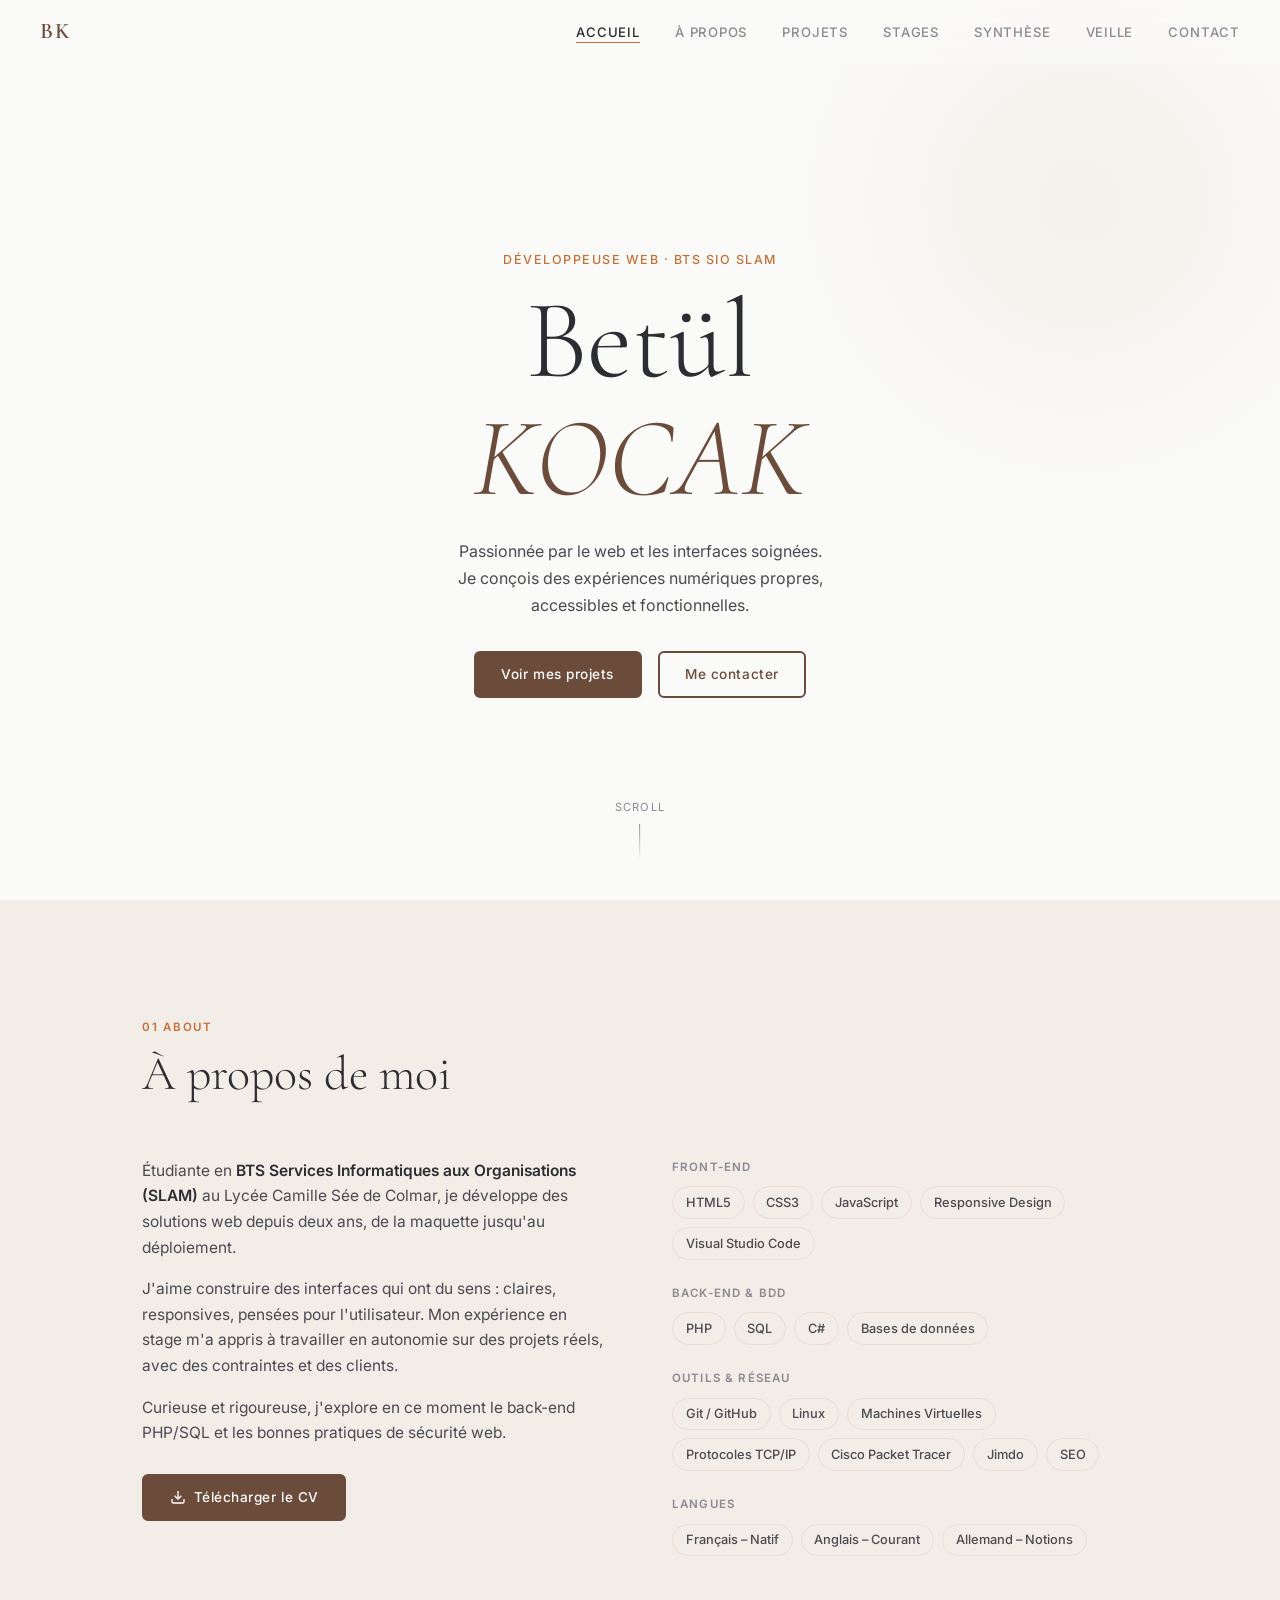
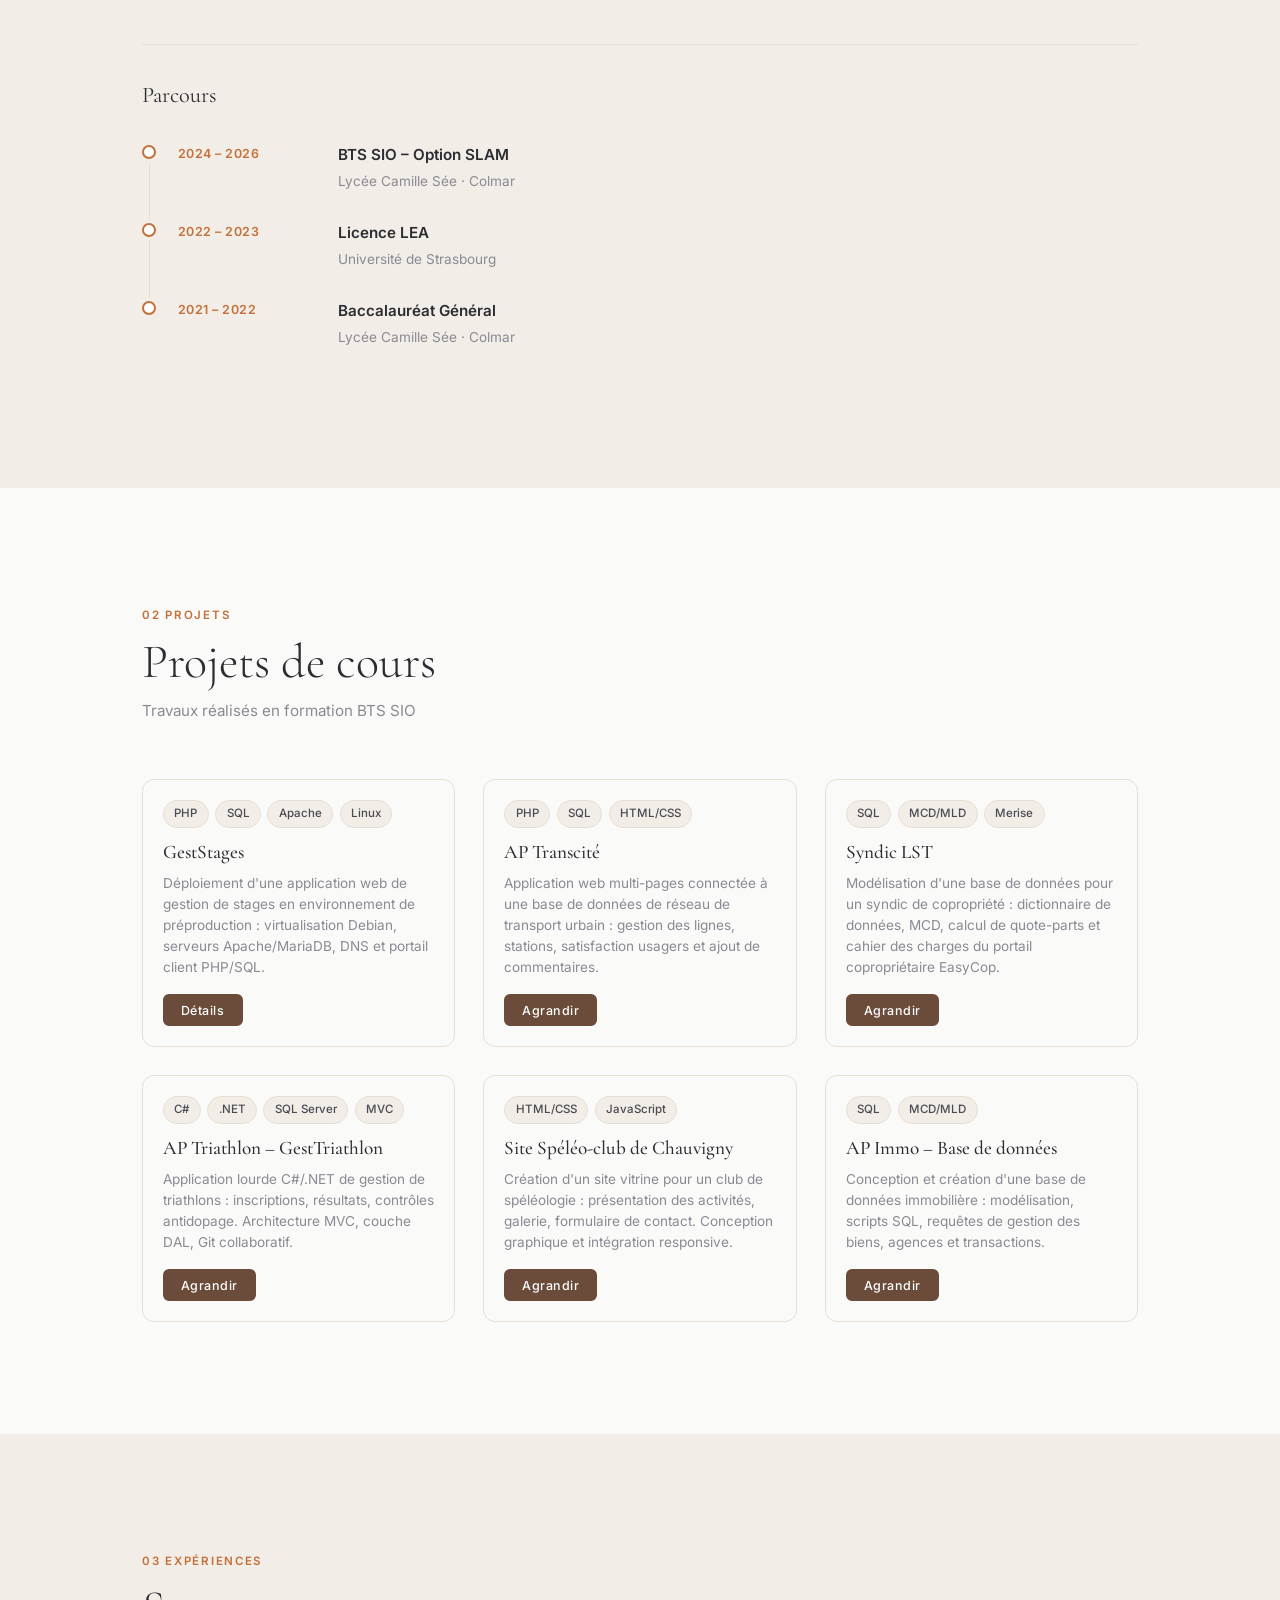
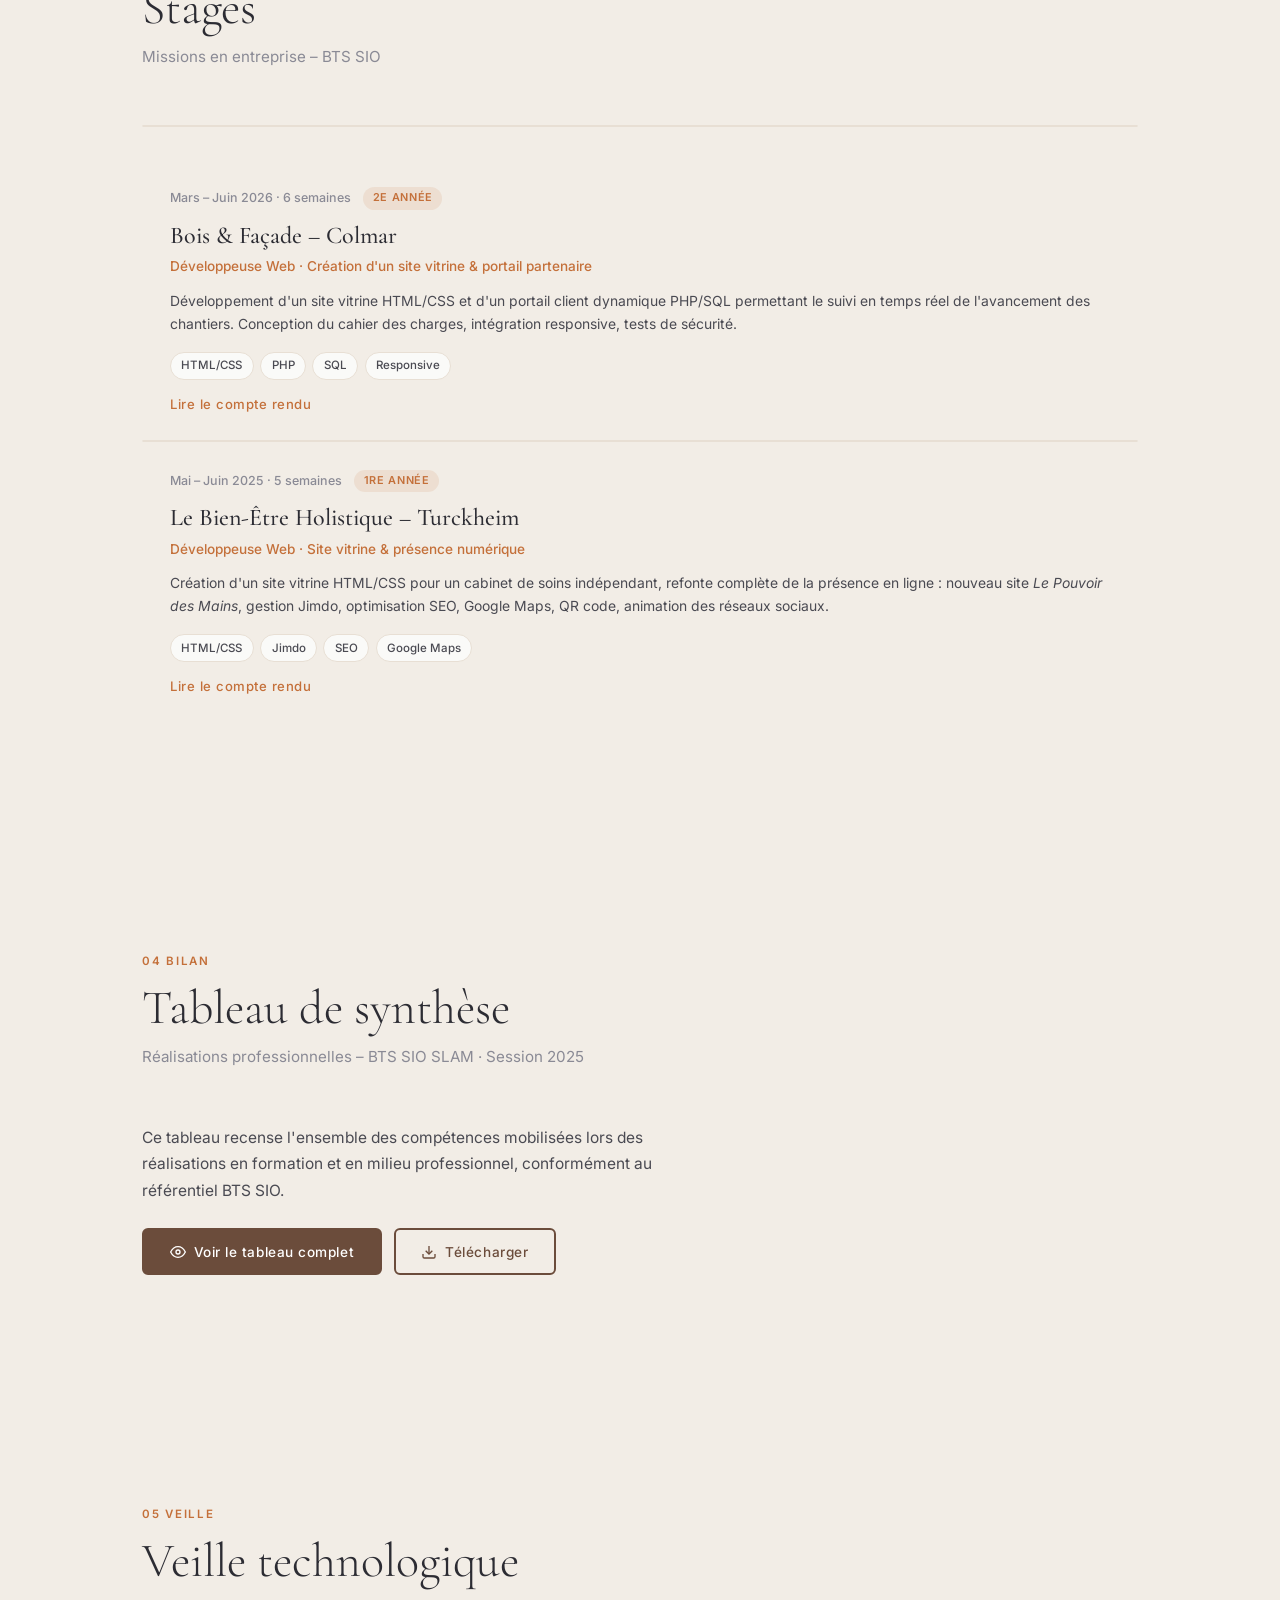
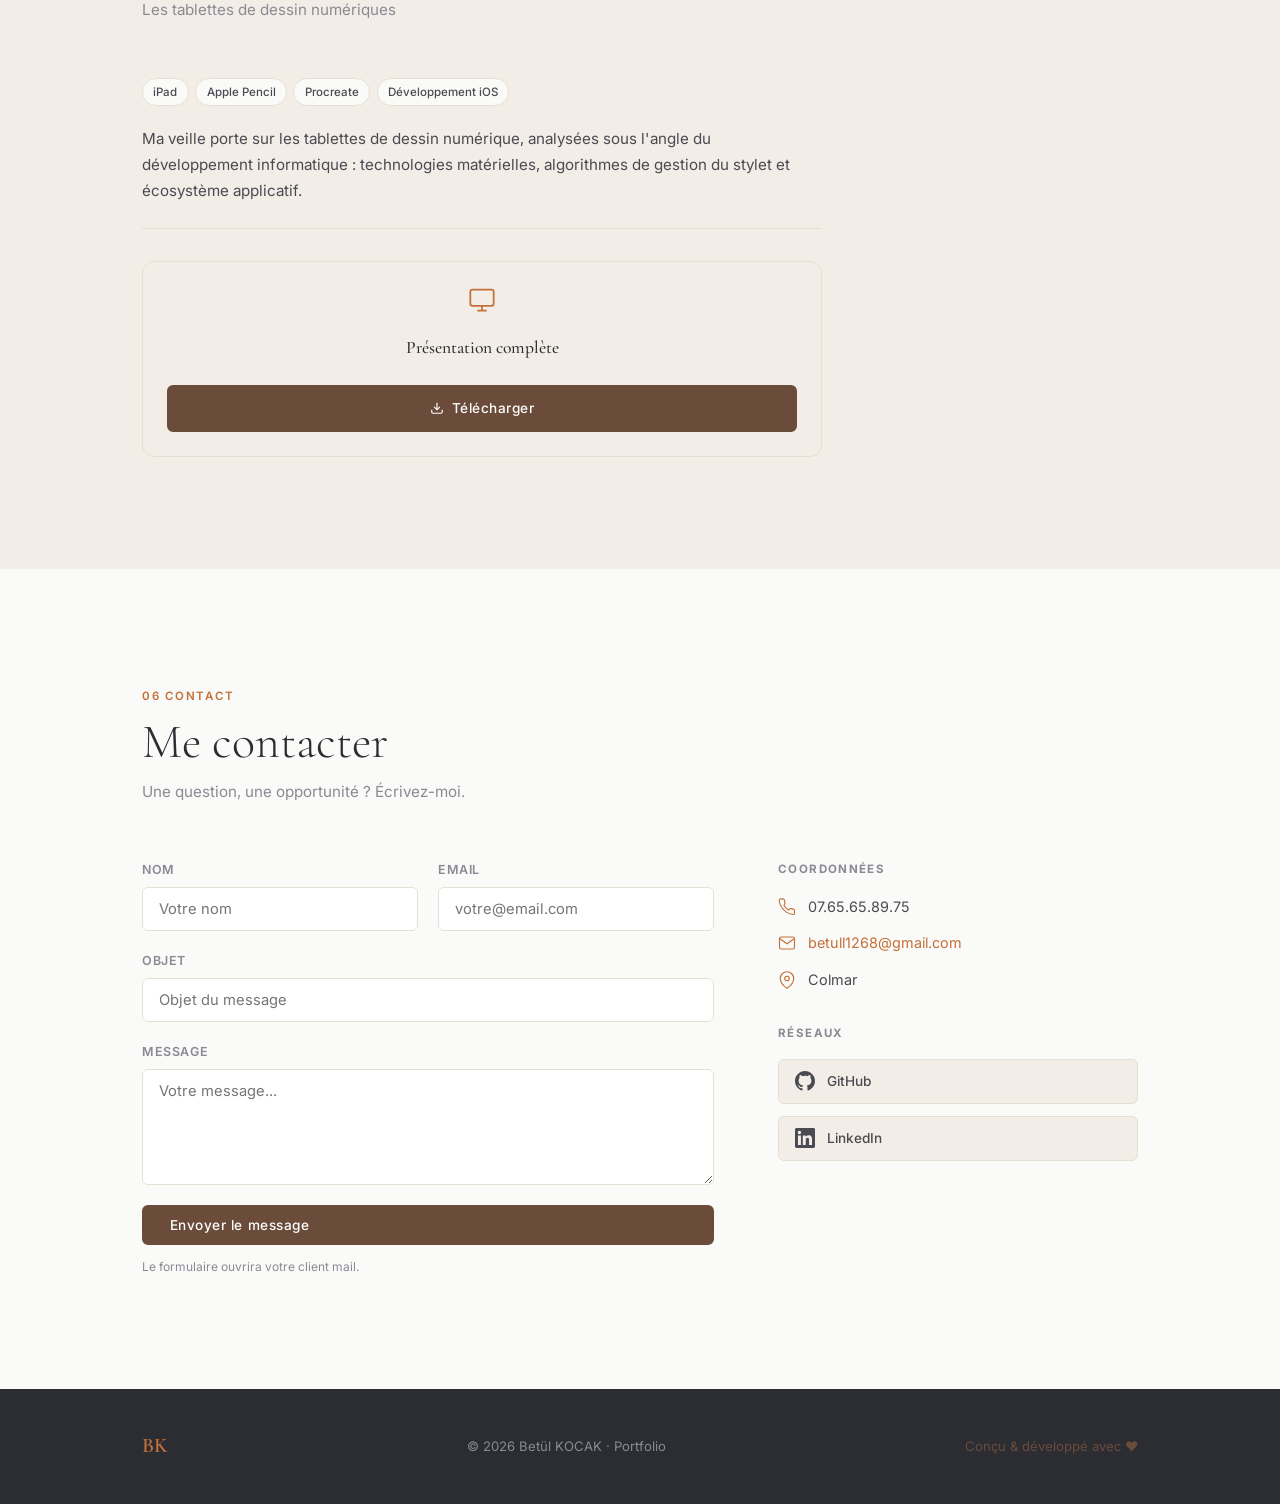
==== commit 5b45dc58: "modifs" ====
--- a/index.html
+++ b/index.html
@@ -83,7 +83,7 @@
             Curieuse et rigoureuse, j'explore en ce moment le back-end PHP/SQL et les bonnes pratiques de sécurité web.
           </p>
           <div class="about-actions">
-            <a href="assets/CV_Betul_KOCAK.jpg" download class="btn btn-primary">
+            <a href="assets/fichiers/CV_Betul_KOCAK.jpg" download class="btn btn-primary">
               <svg width="16" height="16" viewBox="0 0 24 24" fill="none" stroke="currentColor" stroke-width="2"><path d="M21 15v4a2 2 0 0 1-2 2H5a2 2 0 0 1-2-2v-4"/><polyline points="7,10 12,15 17,10"/><line x1="12" y1="15" x2="12" y2="3"/></svg>
               Télécharger le CV
             </a>
@@ -381,49 +381,7 @@
             Ma veille porte sur les tablettes de dessin numérique, analysées sous l'angle du développement informatique : technologies matérielles, algorithmes de gestion du stylet et écosystème applicatif.
           </p>
 
-          <div class="veille-chapters">
-            <div class="veille-chapter">
-              <span class="veille-chapter-num">01</span>
-              <div class="veille-chapter-content">
-                <h4>Introduction</h4>
-                <p>Les iPads et tablettes de dessin allient portabilité, précision et performances. Derrière leur fluidité se cachent des technologies avancées, un sujet qui croise informatique et créativité.</p>
-              </div>
-            </div>
-            <div class="veille-chapter">
-              <span class="veille-chapter-num">02</span>
-              <div class="veille-chapter-content">
-                <h4>L'essor des tablettes de dessin</h4>
-                <p>iPad, Samsung Galaxy Tab, Surface Pro : comparatif de l'offre du marché et analyse de la croissance du secteur, appuyée sur des données Business Research Insights et Statista.</p>
-              </div>
-            </div>
-            <div class="veille-chapter">
-              <span class="veille-chapter-num">03</span>
-              <div class="veille-chapter-content">
-                <h4>Technologies sous-jacentes</h4>
-                <p>Processeur M1, écran Retina, Apple Pencil : gestion de la pression et de l'inclinaison par algorithmes, latence minimale et rendu en temps réel très proche du crayon physique.</p>
-              </div>
-            </div>
-            <div class="veille-chapter">
-              <span class="veille-chapter-num">04</span>
-              <div class="veille-chapter-content">
-                <h4>Applications de dessin</h4>
-                <p>Procreate, Photoshop, Paint Tool Sai ont révolutionné le dessin numérique grâce à une intégration matériel-logiciel étroite et des algorithmes sophistiqués de rendu des couches et des pinceaux.</p>
-              </div>
-            </div>
-            <div class="veille-chapter">
-              <span class="veille-chapter-num">05</span>
-              <div class="veille-chapter-content">
-                <h4>Impact sur le marché et l'innovation</h4>
-                <p>Analyse des données d'adoption en France et à l'international. L'informatique est omniprésente dans les domaines créatifs : un enjeu réel pour les développeurs et intégrateurs.</p>
-              </div>
-            </div>
-          </div>
-
-          <div class="veille-sources">
-            <span class="veille-source-label">Sources</span>
-            <span>businessresearchinsights.com · statista.com · feedly.com · Google Alerts · riskinsight-wavestone.com</span>
-          </div>
-        </div>
+      
 
         <!-- Colonne latérale -->
         <div class="veille-sidebar">
@@ -432,17 +390,10 @@
               <svg width="28" height="28" viewBox="0 0 24 24" fill="none" stroke="currentColor" stroke-width="1.5"><rect x="2" y="3" width="20" height="14" rx="2"/><path d="M8 21h8M12 17v4"/></svg>
             </div>
             <h4>Présentation complète</h4>
-            <p>Diaporama de 10 diapositives<br/>présenté oralement en classe.</p>
-            <a href="assets/MaVeilleTechnologique_BetulKOCAK.pptx" download class="btn btn-primary veille-dl-btn">
+            <a href="assets/fichiers/MaVeilleTechnologique_BetulKOCAK.pptx" download class="btn btn-primary veille-dl-btn">
               <svg width="14" height="14" viewBox="0 0 24 24" fill="none" stroke="currentColor" stroke-width="2"><path d="M21 15v4a2 2 0 0 1-2 2H5a2 2 0 0 1-2-2v-4"/><polyline points="7,10 12,15 17,10"/><line x1="12" y1="15" x2="12" y2="3"/></svg>
-              Télécharger le diaporama
+              Télécharger
             </a>
-          </div>
-          <div class="veille-quote">
-            <blockquote>
-              "L'informatique est omniprésente dans tous les domaines, même dans ceux qui semblent éloignés des considérations techniques."
-            </blockquote>
-            <cite>Conclusion de la veille</cite>
           </div>
         </div>
 
@@ -497,7 +448,7 @@
               </li>
               <li>
                 <svg width="18" height="18" viewBox="0 0 24 24" fill="none" stroke="currentColor" stroke-width="1.5"><path d="M21 10c0 7-9 13-9 13s-9-6-9-13a9 9 0 0 1 18 0z"/><circle cx="12" cy="10" r="3"/></svg>
-                <span>6 rue de Berne, 68000 Colmar</span>
+                <span>Colmar</span>
               </li>
             </ul>
           </div>
@@ -641,7 +592,7 @@
         <p class="modal-desc">Cabinet de soins et massages de Mme Caroline GRUCKER à Turckheim. L'activité reposait sur une visibilité insuffisante : le premier site souffrait d'un mauvais référencement et d'une confusion avec les services de l'hôtel partenaire.</p>
         <p class="modal-desc"><strong>Mission :</strong> développement d'un nouveau site vitrine <em>Le Pouvoir des Mains</em> en HTML/CSS (VS Code) : navigation claire, formulaire de contact, Google Maps, QR code, design responsive fidèle à l'identité visuelle. Gestion en parallèle du site Jimdo existant et animation des réseaux sociaux (Instagram, Facebook).</p>
         <p class="modal-desc"><strong>Résultat :</strong> site responsive déployé, présence en ligne différenciée, stratégie SEO mise en place, droits d'accès sécurisés.</p>
-        <a href="assets/rapport_stage1_KOCAK.docx" download class="btn btn-primary">Télécharger le rapport</a>
+        <a href="assets/fichiers/CR_Stage_KOCAK.docx" download class="btn btn-primary">Télécharger le rapport</a>
       </div>
     </div>
   </div>
@@ -659,7 +610,7 @@
         <p class="modal-desc">Entreprise de maçonnerie générale et rénovation basée à Colmar. Avant mon intervention, l'entreprise ne disposait ni d'un site structuré ni d'outils de suivi de chantier : la communication reposait uniquement sur téléphone et e-mail.</p>
         <p class="modal-desc"><strong>Mission :</strong> conception d'un site vitrine HTML/CSS professionnel (services, réalisations, coordonnées) et développement d'un portail partenaire PHP/SQL permettant aux clients de suivre l'avancement de leurs travaux en temps réel. Adaptation responsive complète et tests de sécurité.</p>
         <p class="modal-desc"><strong>Résultat :</strong> deux interfaces déployées et testées, communication client renforcée, transparence sur le suivi de chantier.</p>
-        <a href="assets/rapport_stage2_KOCAK.docx" download class="btn btn-primary">Télécharger le rapport</a>
+        <a href="assets/fichiers/CR_Stage2_KOCAK.docx" download class="btn btn-primary">Télécharger le rapport</a>
       </div>
     </div>
   </div>
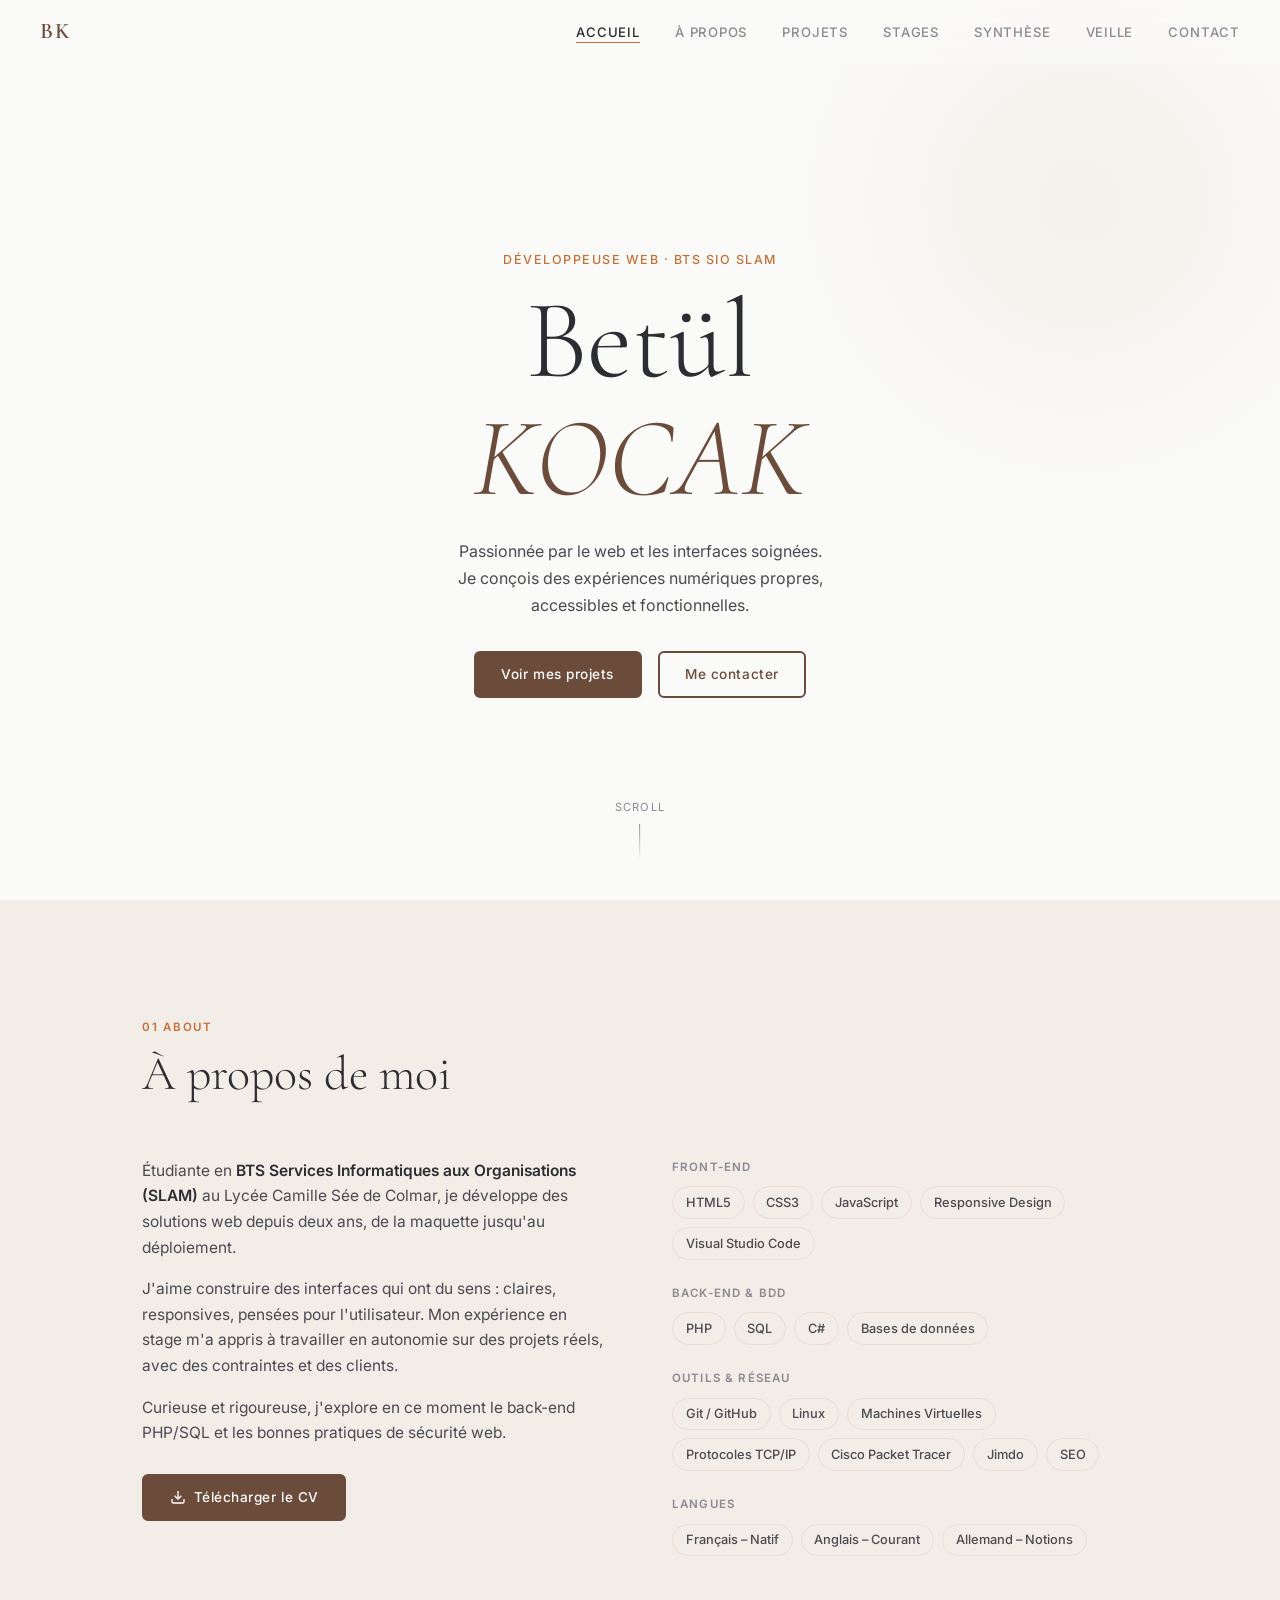
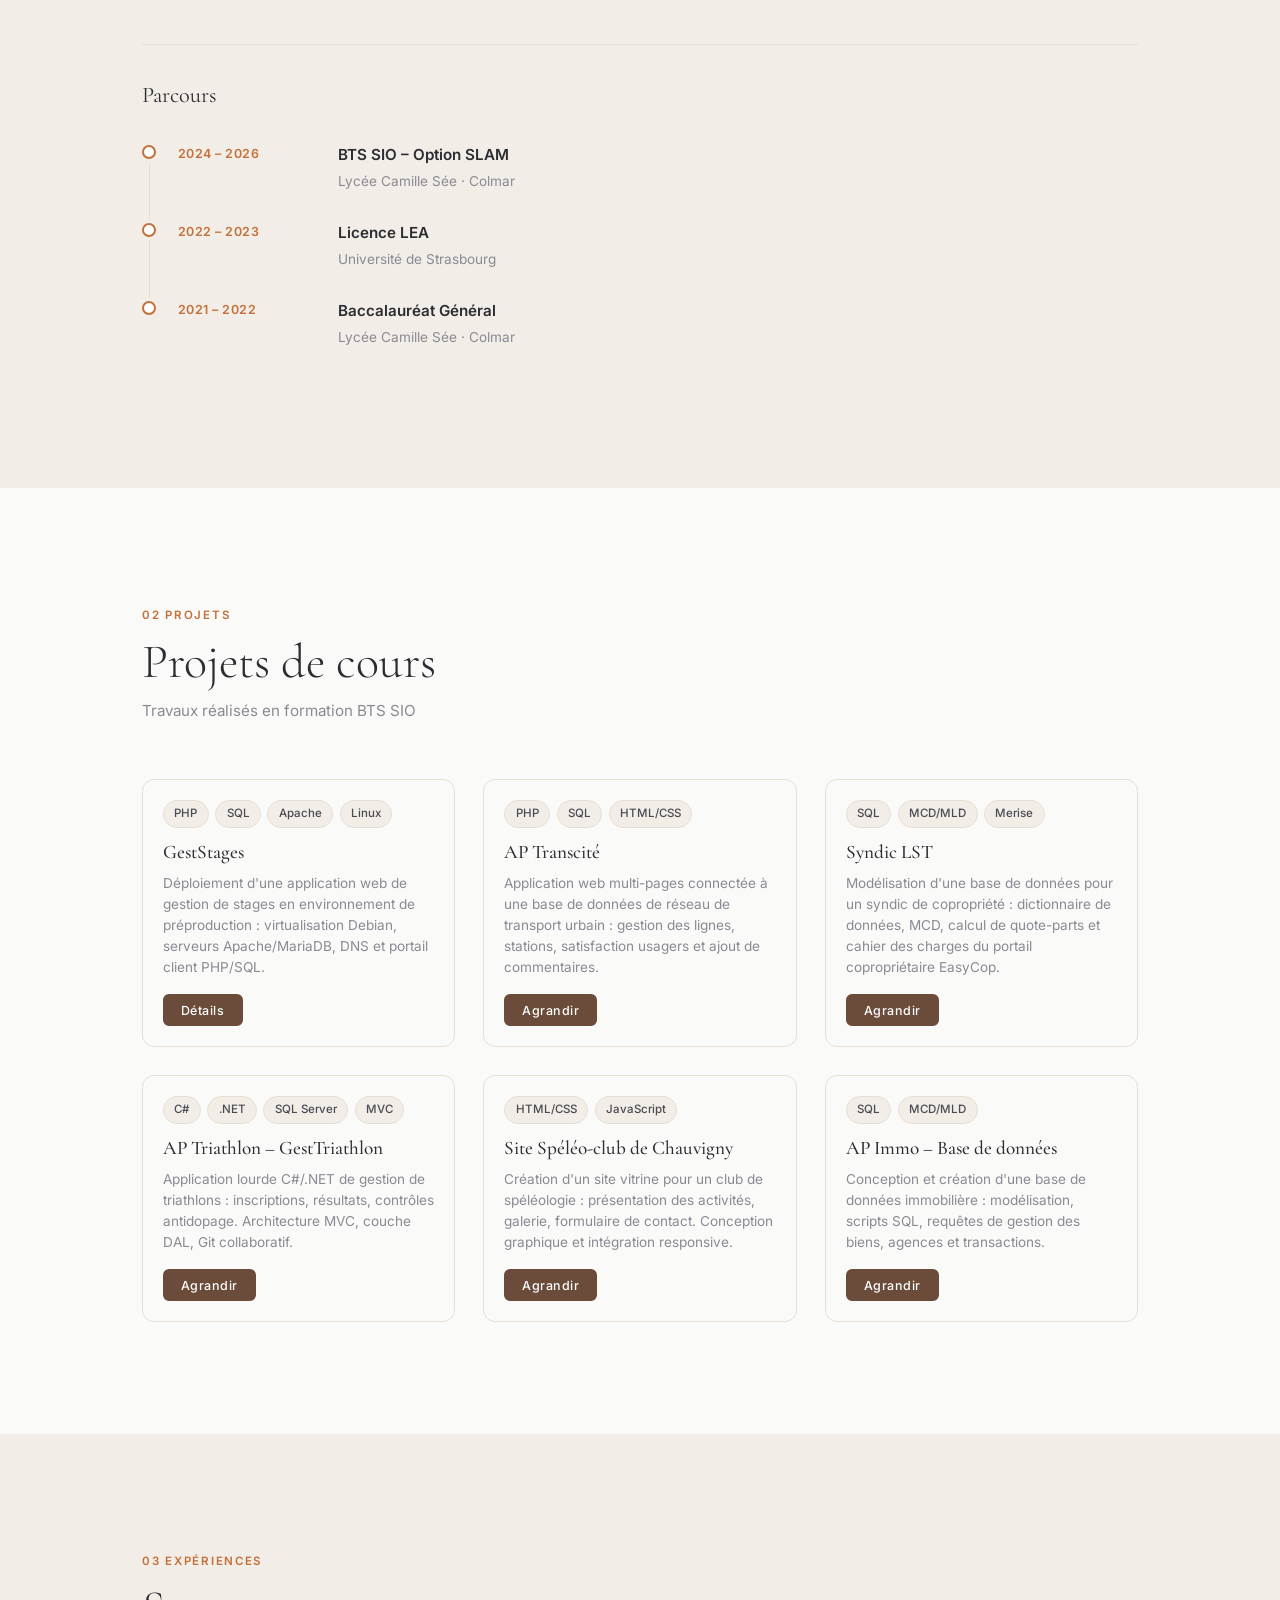
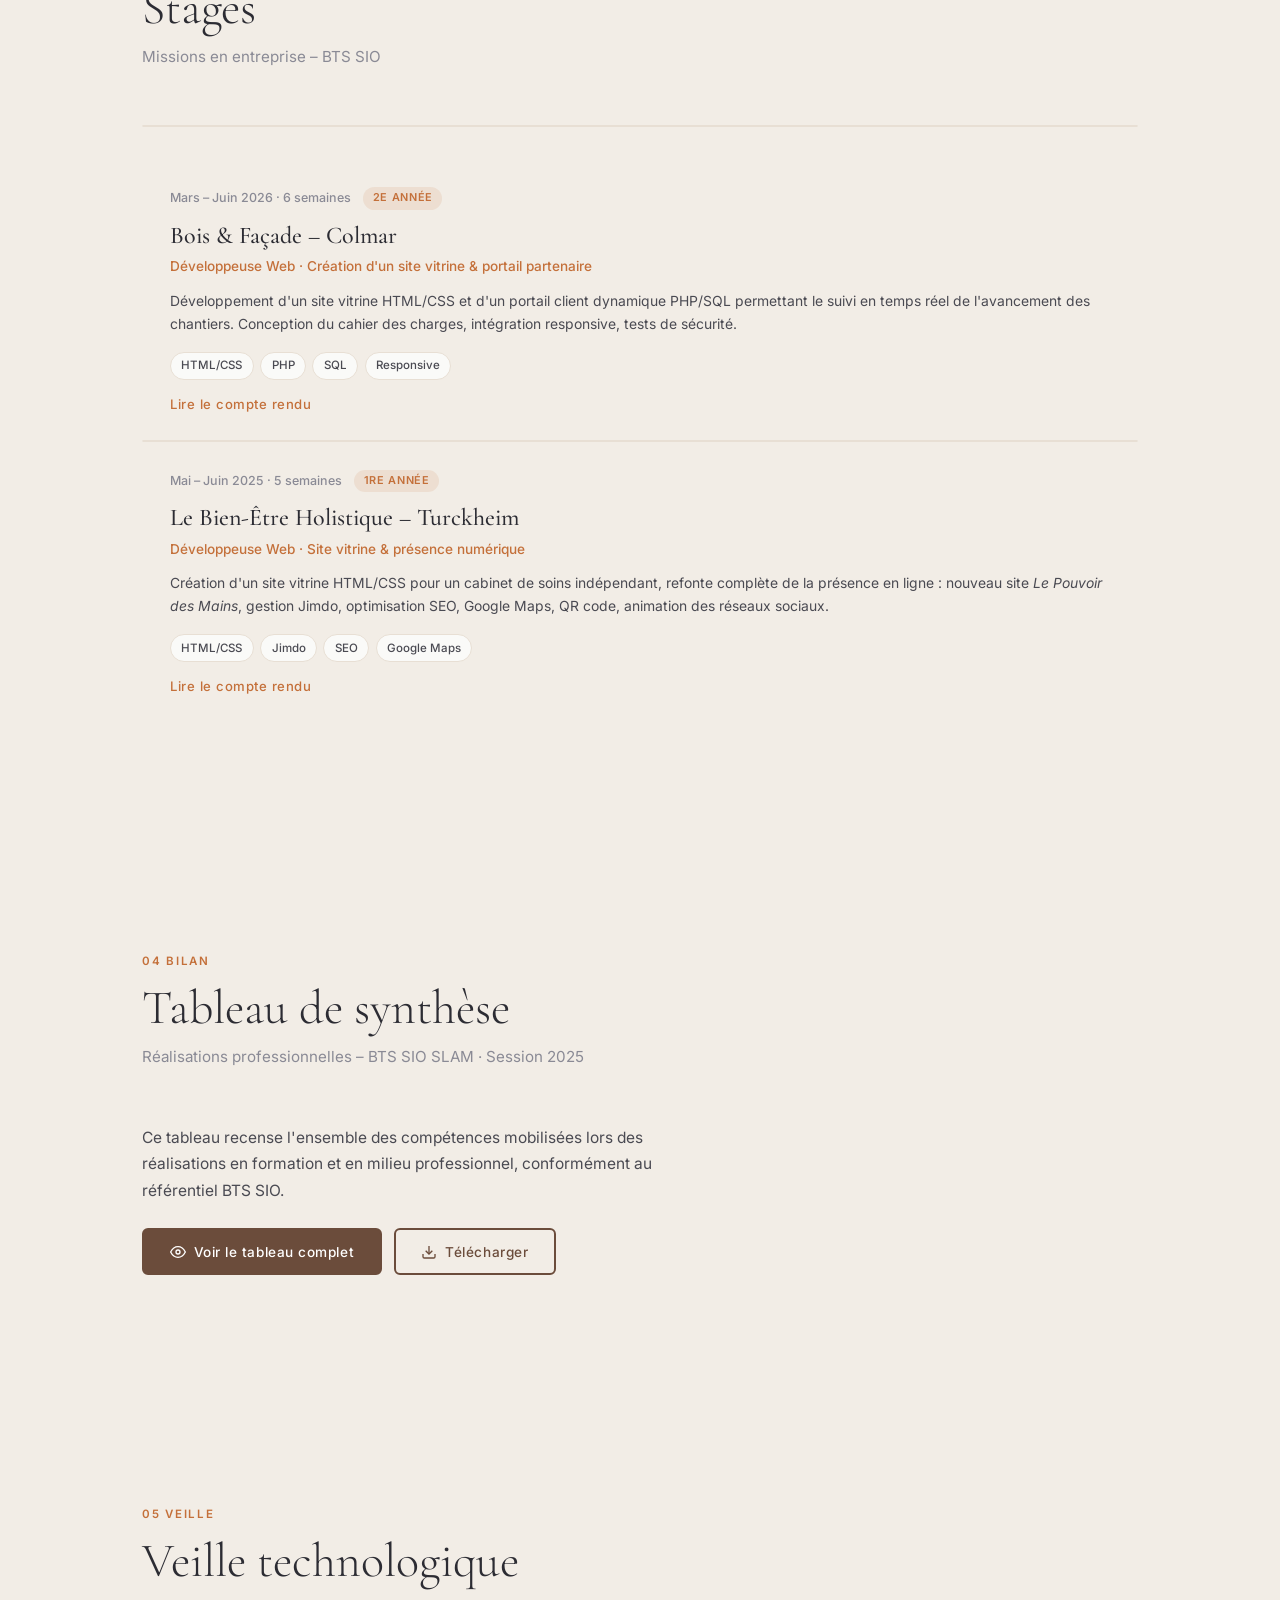
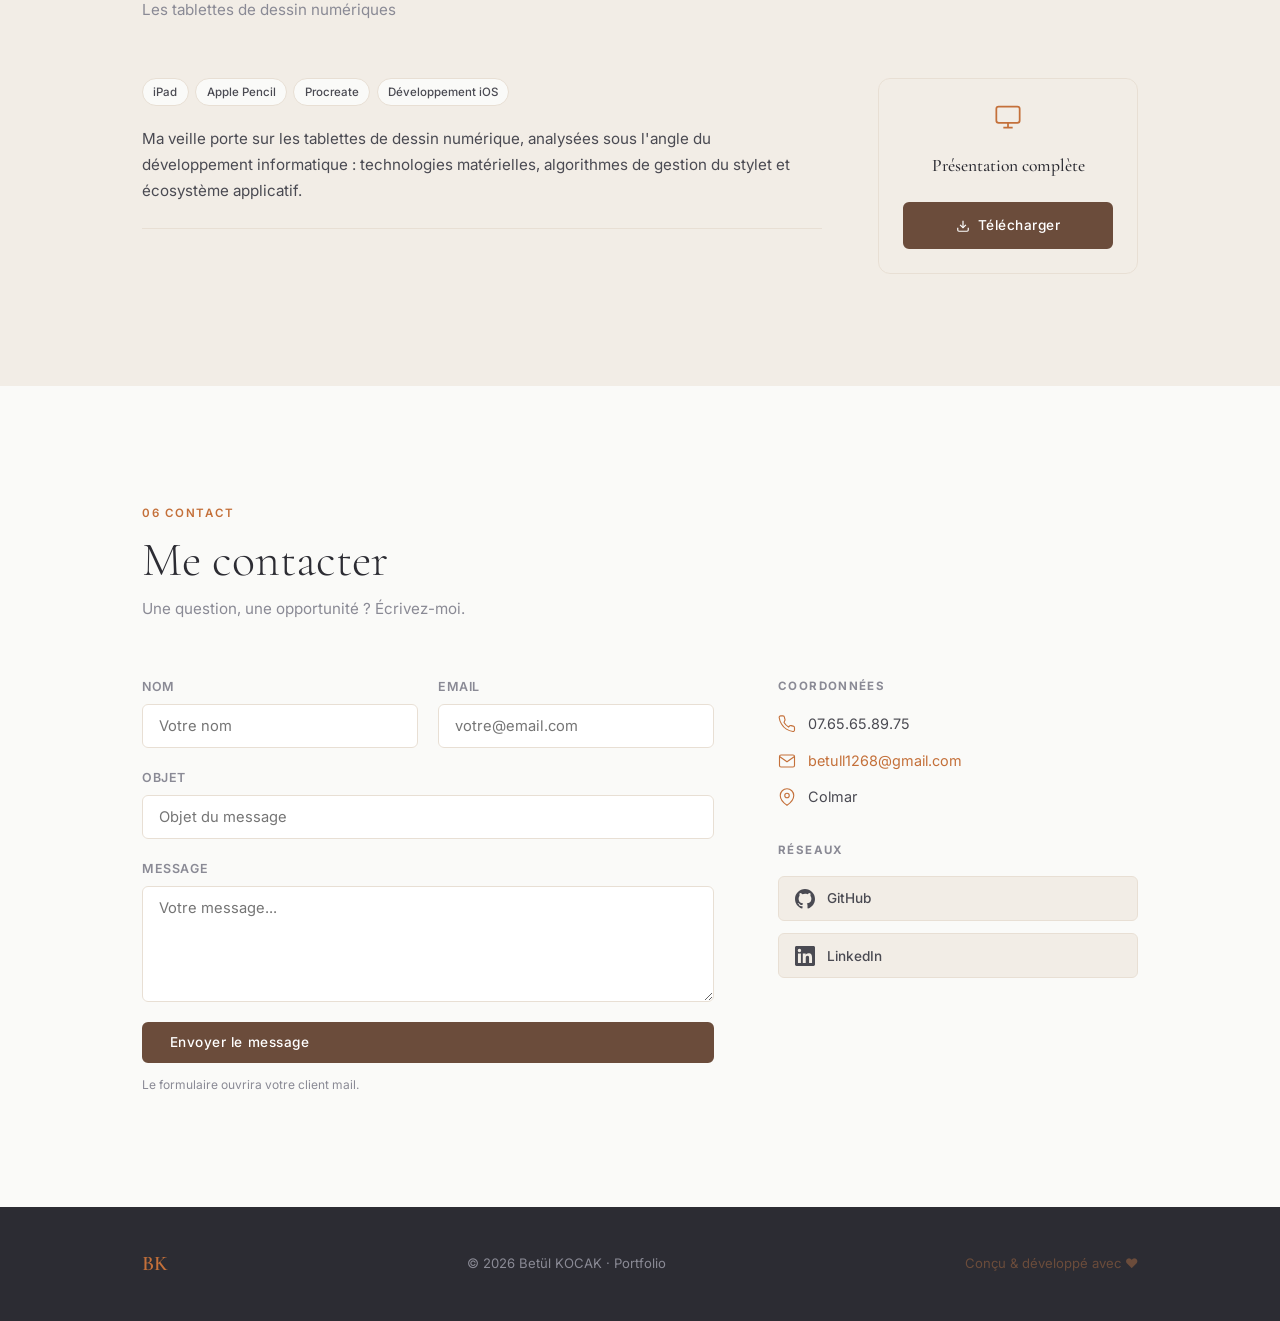
==== commit 86352eae: "modifs" ====
--- a/index.html
+++ b/index.html
@@ -1,332 +1,267 @@
-<!DOCTYPE html>
-<html lang="fr">
-<head>
-  <meta charset="UTF-8" />
-  <meta name="viewport" content="width=device-width, initial-scale=1.0" />
-  <title>Betül KOCAK | Portfolio</title>
-  <link rel="preconnect" href="https://fonts.googleapis.com" />
-  <link rel="preconnect" href="https://fonts.gstatic.com" crossorigin />
-  <link href="https://fonts.googleapis.com/css2?family=Cormorant+Garamond:ital,wght@0,300;0,400;0,500;0,600;1,300;1,400&family=Inter:wght@300;400;500;600&display=swap" rel="stylesheet" />
-  <link rel="stylesheet" href="css/style.css" />
-</head>
-<body>
-
-  <!-- NAV -->
-  <nav class="navbar" id="navbar">
-    <div class="nav-logo">BK</div>
-    <ul class="nav-links">
-      <li><a href="#accueil" class="nav-link active" data-section="accueil">Accueil</a></li>
-      <li><a href="#about" class="nav-link" data-section="about">À propos</a></li>
-      <li><a href="#projects" class="nav-link" data-section="projects">Projets</a></li>
-      <li><a href="#stages" class="nav-link" data-section="stages">Stages</a></li>
-      <li><a href="#synthese" class="nav-link" data-section="synthese">Synthèse</a></li>
-      <li><a href="#veille" class="nav-link" data-section="veille">Veille</a></li>
-      <li><a href="#contact" class="nav-link" data-section="contact">Contact</a></li>
-    </ul>
-    <button class="nav-toggle" id="navToggle" aria-label="Menu">
-      <span></span><span></span><span></span>
-    </button>
-  </nav>
-
-  <!-- MOBILE MENU -->
-  <div class="mobile-menu" id="mobileMenu">
-    <ul>
-      <li><a href="#accueil" class="mobile-link">Accueil</a></li>
-      <li><a href="#about" class="mobile-link">À propos</a></li>
-      <li><a href="#projects" class="mobile-link">Projets</a></li>
-      <li><a href="#stages" class="mobile-link">Stages</a></li>
-      <li><a href="#synthese" class="mobile-link">Synthèse</a></li>
-      <li><a href="#veille" class="mobile-link">Veille</a></li>
-      <li><a href="#contact" class="mobile-link">Contact</a></li>
-    </ul>
-  </div>
-
-  <!-- HERO -->
-  <section id="accueil" class="hero">
-    <div class="hero-bg-pattern"></div>
-    <div class="hero-content hero-content-nophoto">
-      <div class="hero-text">
-        <p class="hero-eyebrow fade-in delay-1">Développeuse Web · BTS SIO SLAM</p>
-        <h1 class="hero-name fade-in delay-2">Betül<br /><em>KOCAK</em></h1>
-        <p class="hero-tagline fade-in delay-3">
-          Passionnée par le web et les interfaces soignées.<br />
-          Je conçois des expériences numériques propres, accessibles et fonctionnelles.
-        </p>
-        <div class="hero-cta fade-in delay-4">
-          <a href="#projects" class="btn btn-primary">Voir mes projets</a>
-          <a href="#contact" class="btn btn-ghost">Me contacter</a>
-        </div>
-      </div>
-    </div>
-    <div class="hero-scroll-hint">
-      <span>Scroll</span>
-      <div class="scroll-line"></div>
-    </div>
-  </section>
-
-  <!-- ABOUT -->
-  <section id="about" class="section about-section">
+  <!DOCTYPE html>
+  <html lang="fr">
+  <head>
+    <meta charset="UTF-8" />
+    <meta name="viewport" content="width=device-width, initial-scale=1.0" />
+    <title>Betül KOCAK | Portfolio</title>
+    <link rel="preconnect" href="https://fonts.googleapis.com" />
+    <link rel="preconnect" href="https://fonts.gstatic.com" crossorigin />
+    <link href="https://fonts.googleapis.com/css2?family=Cormorant+Garamond:ital,wght@0,300;0,400;0,500;0,600;1,300;1,400&family=Inter:wght@300;400;500;600&display=swap" rel="stylesheet" />
+    <link rel="stylesheet" href="css/style.css" />
+  </head>
+  <body>
+
+    <!-- NAV -->
+    <nav class="navbar" id="navbar">
+      <div class="nav-logo">BK</div>
+      <ul class="nav-links">
+        <li><a href="#accueil" class="nav-link active" data-section="accueil">Accueil</a></li>
+        <li><a href="#about" class="nav-link" data-section="about">À propos</a></li>
+        <li><a href="#projects" class="nav-link" data-section="projects">Projets</a></li>
+        <li><a href="#stages" class="nav-link" data-section="stages">Stages</a></li>
+        <li><a href="#synthese" class="nav-link" data-section="synthese">Synthèse</a></li>
+        <li><a href="#veille" class="nav-link" data-section="veille">Veille</a></li>
+        <li><a href="#contact" class="nav-link" data-section="contact">Contact</a></li>
+      </ul>
+      <button class="nav-toggle" id="navToggle" aria-label="Menu">
+        <span></span><span></span><span></span>
+      </button>
+    </nav>
+
+    <!-- MOBILE MENU -->
+    <div class="mobile-menu" id="mobileMenu">
+      <ul>
+        <li><a href="#accueil" class="mobile-link">Accueil</a></li>
+        <li><a href="#about" class="mobile-link">À propos</a></li>
+        <li><a href="#projects" class="mobile-link">Projets</a></li>
+        <li><a href="#stages" class="mobile-link">Stages</a></li>
+        <li><a href="#synthese" class="mobile-link">Synthèse</a></li>
+        <li><a href="#veille" class="mobile-link">Veille</a></li>
+        <li><a href="#contact" class="mobile-link">Contact</a></li>
+      </ul>
+    </div>
+
+    <!-- HERO -->
+    <section id="accueil" class="hero">
+      <div class="hero-bg-pattern"></div>
+      <div class="hero-content hero-content-nophoto">
+        <div class="hero-text">
+          <p class="hero-eyebrow fade-in delay-1">Développeuse Web · BTS SIO SLAM</p>
+          <h1 class="hero-name fade-in delay-2">Betül<br /><em>KOCAK</em></h1>
+          <p class="hero-tagline fade-in delay-3">
+            Passionnée par le web et les interfaces soignées.<br />
+            Je conçois des expériences numériques propres, accessibles et fonctionnelles.
+          </p>
+          <div class="hero-cta fade-in delay-4">
+            <a href="#projects" class="btn btn-primary">Voir mes projets</a>
+            <a href="#contact" class="btn btn-ghost">Me contacter</a>
+          </div>
+        </div>
+      </div>
+      <div class="hero-scroll-hint">
+        <span>Scroll</span>
+        <div class="scroll-line"></div>
+      </div>
+    </section>
+
+    <!-- ABOUT -->
+    <section id="about" class="section about-section">
+      <div class="container">
+        <div class="section-header fade-up">
+          <span class="section-label">01 About</span>
+          <h2 class="section-title">À propos de moi</h2>
+        </div>
+        <div class="about-grid">
+          <div class="about-bio fade-up">
+            <p>
+              Étudiante en <strong>BTS Services Informatiques aux Organisations (SLAM)</strong> au Lycée Camille Sée de Colmar, je développe des solutions web depuis deux ans, de la maquette jusqu'au déploiement.
+            </p>
+            <p>
+              J'aime construire des interfaces qui ont du sens : claires, responsives, pensées pour l'utilisateur. Mon expérience en stage m'a appris à travailler en autonomie sur des projets réels, avec des contraintes et des clients.
+            </p>
+            <p>
+              Curieuse et rigoureuse, j'explore en ce moment le back-end PHP/SQL et les bonnes pratiques de sécurité web.
+            </p>
+            <div class="about-actions">
+              <a href="assets/fichiers/CV_Betul_KOCAK.jpg" download class="btn btn-primary">
+                <svg width="16" height="16" viewBox="0 0 24 24" fill="none" stroke="currentColor" stroke-width="2"><path d="M21 15v4a2 2 0 0 1-2 2H5a2 2 0 0 1-2-2v-4"/><polyline points="7,10 12,15 17,10"/><line x1="12" y1="15" x2="12" y2="3"/></svg>
+                Télécharger le CV
+              </a>
+            </div>
+          </div>
+          <div class="about-skills fade-up delay-2">
+            <div class="skills-block">
+              <h3 class="skills-category">Front-end</h3>
+              <div class="skills-tags">
+                <span class="tag">HTML5</span>
+                <span class="tag">CSS3</span>
+                <span class="tag">JavaScript</span>
+                <span class="tag">Responsive Design</span>
+                <span class="tag">Visual Studio Code</span>
+              </div>
+            </div>
+            <div class="skills-block">
+              <h3 class="skills-category">Back-end &amp; BDD</h3>
+              <div class="skills-tags">
+                <span class="tag">PHP</span>
+                <span class="tag">SQL</span>
+                <span class="tag">C#</span>
+                <span class="tag">Bases de données</span>
+              </div>
+            </div>
+            <div class="skills-block">
+              <h3 class="skills-category">Outils &amp; Réseau</h3>
+              <div class="skills-tags">
+                <span class="tag">Git / GitHub</span>
+                <span class="tag">Linux</span>
+                <span class="tag">Machines Virtuelles</span>
+                <span class="tag">Protocoles TCP/IP</span>
+                <span class="tag">Cisco Packet Tracer</span>
+                <span class="tag">Jimdo</span>
+                <span class="tag">SEO</span>
+              </div>
+            </div>
+            <div class="skills-block">
+              <h3 class="skills-category">Langues</h3>
+              <div class="skills-tags">
+                <span class="tag">Français – Natif</span>
+                <span class="tag">Anglais – Courant</span>
+                <span class="tag">Allemand – Notions</span>
+              </div>
+            </div>
+          </div>
+        </div>
+
+        <!-- Timeline formation -->
+        <div class="timeline-wrap fade-up">
+          <h3 class="timeline-title">Parcours</h3>
+          <div class="timeline">
+            <div class="timeline-item">
+              <div class="timeline-dot"></div>
+              <div class="timeline-date">2024 – 2026</div>
+              <div class="timeline-body">
+                <strong>BTS SIO – Option SLAM</strong>
+                <span>Lycée Camille Sée · Colmar</span>
+              </div>
+            </div>
+            <div class="timeline-item">
+              <div class="timeline-dot"></div>
+              <div class="timeline-date">2022 – 2023</div>
+              <div class="timeline-body">
+                <strong>Licence LEA</strong>
+                <span>Université de Strasbourg</span>
+              </div>
+            </div>
+            <div class="timeline-item">
+              <div class="timeline-dot"></div>
+              <div class="timeline-date">2021 – 2022</div>
+              <div class="timeline-body">
+                <strong>Baccalauréat Général</strong>
+                <span>Lycée Camille Sée · Colmar</span>
+              </div>
+            </div>
+          </div>
+        </div>
+      </div>
+    </section>
+
+    <!-- PROJECTS -->
+  <section id="projects" class="section projects-section">
     <div class="container">
       <div class="section-header fade-up">
-        <span class="section-label">01 About</span>
-        <h2 class="section-title">À propos de moi</h2>
-      </div>
-      <div class="about-grid">
-        <div class="about-bio fade-up">
-          <p>
-            Étudiante en <strong>BTS Services Informatiques aux Organisations (SLAM)</strong> au Lycée Camille Sée de Colmar, je développe des solutions web depuis deux ans, de la maquette jusqu'au déploiement.
-          </p>
-          <p>
-            J'aime construire des interfaces qui ont du sens : claires, responsives, pensées pour l'utilisateur. Mon expérience en stage m'a appris à travailler en autonomie sur des projets réels, avec des contraintes et des clients.
-          </p>
-          <p>
-            Curieuse et rigoureuse, j'explore en ce moment le back-end PHP/SQL et les bonnes pratiques de sécurité web.
-          </p>
-          <div class="about-actions">
-            <a href="assets/fichiers/CV_Betul_KOCAK.jpg" download class="btn btn-primary">
-              <svg width="16" height="16" viewBox="0 0 24 24" fill="none" stroke="currentColor" stroke-width="2"><path d="M21 15v4a2 2 0 0 1-2 2H5a2 2 0 0 1-2-2v-4"/><polyline points="7,10 12,15 17,10"/><line x1="12" y1="15" x2="12" y2="3"/></svg>
-              Télécharger le CV
-            </a>
-          </div>
-        </div>
-        <div class="about-skills fade-up delay-2">
-          <div class="skills-block">
-            <h3 class="skills-category">Front-end</h3>
-            <div class="skills-tags">
-              <span class="tag">HTML5</span>
-              <span class="tag">CSS3</span>
-              <span class="tag">JavaScript</span>
-              <span class="tag">Responsive Design</span>
-              <span class="tag">Visual Studio Code</span>
-            </div>
-          </div>
-          <div class="skills-block">
-            <h3 class="skills-category">Back-end &amp; BDD</h3>
-            <div class="skills-tags">
-              <span class="tag">PHP</span>
-              <span class="tag">SQL</span>
-              <span class="tag">C#</span>
-              <span class="tag">Bases de données</span>
-            </div>
-          </div>
-          <div class="skills-block">
-            <h3 class="skills-category">Outils &amp; Réseau</h3>
-            <div class="skills-tags">
-              <span class="tag">Git / GitHub</span>
-              <span class="tag">Linux</span>
-              <span class="tag">Machines Virtuelles</span>
-              <span class="tag">Protocoles TCP/IP</span>
-              <span class="tag">Cisco Packet Tracer</span>
-              <span class="tag">Jimdo</span>
-              <span class="tag">SEO</span>
-            </div>
-          </div>
-          <div class="skills-block">
-            <h3 class="skills-category">Langues</h3>
-            <div class="skills-tags">
-              <span class="tag">Français – Natif</span>
-              <span class="tag">Anglais – Courant</span>
-              <span class="tag">Allemand – Notions</span>
-            </div>
-          </div>
-        </div>
-      </div>
-
-      <!-- Timeline formation -->
-      <div class="timeline-wrap fade-up">
-        <h3 class="timeline-title">Parcours</h3>
-        <div class="timeline">
-          <div class="timeline-item">
-            <div class="timeline-dot"></div>
-            <div class="timeline-date">2024 – 2026</div>
-            <div class="timeline-body">
-              <strong>BTS SIO – Option SLAM</strong>
-              <span>Lycée Camille Sée · Colmar</span>
-            </div>
-          </div>
-          <div class="timeline-item">
-            <div class="timeline-dot"></div>
-            <div class="timeline-date">2022 – 2023</div>
-            <div class="timeline-body">
-              <strong>Licence LEA</strong>
-              <span>Université de Strasbourg</span>
-            </div>
-          </div>
-          <div class="timeline-item">
-            <div class="timeline-dot"></div>
-            <div class="timeline-date">2021 – 2022</div>
-            <div class="timeline-body">
-              <strong>Baccalauréat Général</strong>
-              <span>Lycée Camille Sée · Colmar</span>
-            </div>
-          </div>
-        </div>
-      </div>
-    </div>
-  </section>
-
-  <!-- PROJECTS -->
-<section id="projects" class="section projects-section">
-  <div class="container">
-    <div class="section-header fade-up">
-      <span class="section-label">02 Projets</span>
-      <h2 class="section-title">Projets de cours</h2>
-      <p class="section-subtitle">Travaux réalisés en formation BTS SIO</p>
-    </div>
-
-    <div class="cards-grid">
-
-      <div class="project-card fade-up">
-        <div class="card-body">
-          <div class="card-tags">
-            <span class="tag tag-sm">PHP</span>
-            <span class="tag tag-sm">SQL</span>
-            <span class="tag tag-sm">Apache</span>
-            <span class="tag tag-sm">Linux</span>
-          </div>
-          <h3 class="card-title">GestStages</h3>
-          <p class="card-desc">Déploiement d'une application web de gestion de stages en environnement de préproduction : virtualisation Debian, serveurs Apache/MariaDB, DNS et portail client PHP/SQL.</p>
-          <div class="card-footer">
-            <button class="btn btn-primary btn-sm" onclick="openModal('modal-p-geststages')">Détails</button>
-          </div>
-        </div>
-      </div>
-
-      <div class="project-card fade-up delay-1">
-        <div class="card-body">
-          <div class="card-tags">
-            <span class="tag tag-sm">PHP</span>
-            <span class="tag tag-sm">SQL</span>
-            <span class="tag tag-sm">HTML/CSS</span>
-          </div>
-          <h3 class="card-title">AP Transcité</h3>
-          <p class="card-desc">Application web multi-pages connectée à une base de données de réseau de transport urbain : gestion des lignes, stations, satisfaction usagers et ajout de commentaires.</p>
-          <div class="card-footer">
-            <button class="btn btn-primary btn-sm" onclick="openModal('modal-p-transcite')">Agrandir</button>
-          </div>
-        </div>
-      </div>
-
-      <div class="project-card fade-up delay-2">
-        <div class="card-body">
-          <div class="card-tags">
-            <span class="tag tag-sm">SQL</span>
-            <span class="tag tag-sm">MCD/MLD</span>
-            <span class="tag tag-sm">Merise</span>
-          </div>
-          <h3 class="card-title">Syndic LST</h3>
-          <p class="card-desc">Modélisation d'une base de données pour un syndic de copropriété : dictionnaire de données, MCD, calcul de quote-parts et cahier des charges du portail copropriétaire EasyCop.</p>
-          <div class="card-footer">
-            <button class="btn btn-primary btn-sm" onclick="openModal('modal-p-syndic')">Agrandir</button>
-          </div>
-        </div>
-      </div>
-
-      <div class="project-card fade-up delay-3">
-        <div class="card-body">
-          <div class="card-tags">
-            <span class="tag tag-sm">C#</span>
-            <span class="tag tag-sm">.NET</span>
-            <span class="tag tag-sm">SQL Server</span>
-            <span class="tag tag-sm">MVC</span>
-          </div>
-          <h3 class="card-title">AP Triathlon – GestTriathlon</h3>
-          <p class="card-desc">Application lourde C#/.NET de gestion de triathlons : inscriptions, résultats, contrôles antidopage. Architecture MVC, couche DAL, Git collaboratif.</p>
-          <div class="card-footer">
-            <button class="btn btn-primary btn-sm" onclick="openModal('modal-p-triathlon')">Agrandir</button>
-          </div>
-        </div>
-      </div>
-
-      <div class="project-card fade-up">
-        <div class="card-body">
-          <div class="card-tags">
-            <span class="tag tag-sm">HTML/CSS</span>
-            <span class="tag tag-sm">JavaScript</span>
-          </div>
-          <h3 class="card-title">Site Spéléo-club de Chauvigny</h3>
-          <p class="card-desc">Création d'un site vitrine pour un club de spéléologie : présentation des activités, galerie, formulaire de contact. Conception graphique et intégration responsive.</p>
-          <div class="card-footer">
-            <button class="btn btn-primary btn-sm" onclick="openModal('modal-p-speleo')">Agrandir</button>
-          </div>
-        </div>
-      </div>
-
-      <div class="project-card fade-up delay-1">
-        <div class="card-body">
-          <div class="card-tags">
-            <span class="tag tag-sm">SQL</span>
-            <span class="tag tag-sm">MCD/MLD</span>
-          </div>
-          <h3 class="card-title">AP Immo – Base de données</h3>
-          <p class="card-desc">Conception et création d'une base de données immobilière : modélisation, scripts SQL, requêtes de gestion des biens, agences et transactions.</p>
-          <div class="card-footer">
-            <button class="btn btn-primary btn-sm" onclick="openModal('modal-p-immo')">Agrandir</button>
-          </div>
-        </div>
-      </div>
-
-    </div>
-  </div>
-</section>
-
-  <!-- STAGES -->
-  <section id="stages" class="section stages-section">
-    <div class="container">
-      <div class="section-header fade-up">
-        <span class="section-label">03 Expériences</span>
-        <h2 class="section-title">Stages</h2>
-        <p class="section-subtitle">Missions en entreprise – BTS SIO</p>
-      </div>
-
-      <div class="stages-list">
-
-        <!-- Stage 2 -->
-        <div class="stage-card fade-up" onclick="openModal('modal-s2')">
-          </div>
-          <div class="stage-card-right">
-            <div class="stage-meta">
-              <span class="stage-date">Mars – Juin 2026 · 6 semaines</span>
-              <span class="stage-badge">2e année</span>
-            </div>
-            <h3 class="stage-title">Bois &amp; Façade – Colmar</h3>
-            <p class="stage-role">Développeuse Web · Création d'un site vitrine &amp; portail partenaire</p>
-            <p class="stage-desc">
-              Développement d'un site vitrine HTML/CSS et d'un portail client dynamique PHP/SQL permettant le suivi en temps réel de l'avancement des chantiers. Conception du cahier des charges, intégration responsive, tests de sécurité.
-            </p>
-            <div class="stage-tags">
-              <span class="tag tag-sm">HTML/CSS</span>
+        <span class="section-label">02 Projets</span>
+        <h2 class="section-title">Projets de cours</h2>
+        <p class="section-subtitle">Travaux réalisés en formation BTS SIO</p>
+      </div>
+
+      <div class="cards-grid">
+
+        <div class="project-card fade-up">
+          <div class="card-body">
+            <div class="card-tags">
               <span class="tag tag-sm">PHP</span>
               <span class="tag tag-sm">SQL</span>
-              <span class="tag tag-sm">Responsive</span>
-            </div>
-            <div class="stage-actions" onclick="event.stopPropagation()">
-              <button class="btn-text" onclick="openModal('modal-s2')">Lire le compte rendu</button>
-            </div>
-          </div>
-        </div>
-
-        <!-- Stage 1 -->
-        <div class="stage-card fade-up delay-1" onclick="openModal('modal-s1')">
-          </div>
-          <div class="stage-card-right">
-            <div class="stage-meta">
-              <span class="stage-date">Mai – Juin 2025 · 5 semaines</span>
-              <span class="stage-badge">1re année</span>
-            </div>
-            <h3 class="stage-title">Le Bien-Être Holistique – Turckheim</h3>
-            <p class="stage-role">Développeuse Web · Site vitrine &amp; présence numérique</p>
-            <p class="stage-desc">
-              Création d'un site vitrine HTML/CSS pour un cabinet de soins indépendant, refonte complète de la présence en ligne : nouveau site <em>Le Pouvoir des Mains</em>, gestion Jimdo, optimisation SEO, Google Maps, QR code, animation des réseaux sociaux.
-            </p>
-            <div class="stage-tags">
+              <span class="tag tag-sm">Apache</span>
+              <span class="tag tag-sm">Linux</span>
+            </div>
+            <h3 class="card-title">GestStages</h3>
+            <p class="card-desc">Déploiement d'une application web de gestion de stages en environnement de préproduction : virtualisation Debian, serveurs Apache/MariaDB, DNS et portail client PHP/SQL.</p>
+            <div class="card-footer">
+              <button class="btn btn-primary btn-sm" onclick="openModal('modal-p-geststages')">Détails</button>
+            </div>
+          </div>
+        </div>
+
+        <div class="project-card fade-up delay-1">
+          <div class="card-body">
+            <div class="card-tags">
+              <span class="tag tag-sm">PHP</span>
+              <span class="tag tag-sm">SQL</span>
               <span class="tag tag-sm">HTML/CSS</span>
-              <span class="tag tag-sm">Jimdo</span>
-              <span class="tag tag-sm">SEO</span>
-              <span class="tag tag-sm">Google Maps</span>
-            </div>
-            <div class="stage-actions" onclick="event.stopPropagation()">
-              <button class="btn-text" onclick="openModal('modal-s1')">Lire le compte rendu</button>
+            </div>
+            <h3 class="card-title">AP Transcité</h3>
+            <p class="card-desc">Application web multi-pages connectée à une base de données de réseau de transport urbain : gestion des lignes, stations, satisfaction usagers et ajout de commentaires.</p>
+            <div class="card-footer">
+              <button class="btn btn-primary btn-sm" onclick="openModal('modal-p-transcite')">Agrandir</button>
+            </div>
+          </div>
+        </div>
+
+        <div class="project-card fade-up delay-2">
+          <div class="card-body">
+            <div class="card-tags">
+              <span class="tag tag-sm">SQL</span>
+              <span class="tag tag-sm">MCD/MLD</span>
+              <span class="tag tag-sm">Merise</span>
+            </div>
+            <h3 class="card-title">Syndic LST</h3>
+            <p class="card-desc">Modélisation d'une base de données pour un syndic de copropriété : dictionnaire de données, MCD, calcul de quote-parts et cahier des charges du portail copropriétaire EasyCop.</p>
+            <div class="card-footer">
+              <button class="btn btn-primary btn-sm" onclick="openModal('modal-p-syndic')">Agrandir</button>
+            </div>
+          </div>
+        </div>
+
+        <div class="project-card fade-up delay-3">
+          <div class="card-body">
+            <div class="card-tags">
+              <span class="tag tag-sm">C#</span>
+              <span class="tag tag-sm">.NET</span>
+              <span class="tag tag-sm">SQL Server</span>
+              <span class="tag tag-sm">MVC</span>
+            </div>
+            <h3 class="card-title">AP Triathlon – GestTriathlon</h3>
+            <p class="card-desc">Application lourde C#/.NET de gestion de triathlons : inscriptions, résultats, contrôles antidopage. Architecture MVC, couche DAL, Git collaboratif.</p>
+            <div class="card-footer">
+              <button class="btn btn-primary btn-sm" onclick="openModal('modal-p-triathlon')">Agrandir</button>
+            </div>
+          </div>
+        </div>
+
+        <div class="project-card fade-up">
+          <div class="card-body">
+            <div class="card-tags">
+              <span class="tag tag-sm">HTML/CSS</span>
+              <span class="tag tag-sm">JavaScript</span>
+            </div>
+            <h3 class="card-title">Site Spéléo-club de Chauvigny</h3>
+            <p class="card-desc">Création d'un site vitrine pour un club de spéléologie : présentation des activités, galerie, formulaire de contact. Conception graphique et intégration responsive.</p>
+            <div class="card-footer">
+              <button class="btn btn-primary btn-sm" onclick="openModal('modal-p-speleo')">Agrandir</button>
+            </div>
+          </div>
+        </div>
+
+        <div class="project-card fade-up delay-1">
+          <div class="card-body">
+            <div class="card-tags">
+              <span class="tag tag-sm">SQL</span>
+              <span class="tag tag-sm">MCD/MLD</span>
+            </div>
+            <h3 class="card-title">AP Immo – Base de données</h3>
+            <p class="card-desc">Conception et création d'une base de données immobilière : modélisation, scripts SQL, requêtes de gestion des biens, agences et transactions.</p>
+            <div class="card-footer">
+              <button class="btn btn-primary btn-sm" onclick="openModal('modal-p-immo')">Agrandir</button>
             </div>
           </div>
         </div>
@@ -335,286 +270,350 @@
     </div>
   </section>
 
-  <!-- TABLEAU DE SYNTHÈSE -->
-  <section id="synthese" class="section synthese-section">
-    <div class="container">
-      <div class="section-header fade-up">
-        <span class="section-label">04 Bilan</span>
-        <h2 class="section-title">Tableau de synthèse</h2>
-        <p class="section-subtitle">Réalisations professionnelles – BTS SIO SLAM · Session 2025</p>
-      </div>
-      <div class="synthese-compact fade-up">
-        <p class="synthese-text">Ce tableau recense l'ensemble des compétences mobilisées lors des réalisations en formation et en milieu professionnel, conformément au référentiel BTS SIO.</p>
-        <div class="synthese-actions">
-          <a href="synthese.html" target="_blank" class="btn btn-primary">
-            <svg width="16" height="16" viewBox="0 0 24 24" fill="none" stroke="currentColor" stroke-width="2"><path d="M1 12s4-8 11-8 11 8 11 8-4 8-11 8-11-8-11-8z"/><circle cx="12" cy="12" r="3"/></svg>
-            Voir le tableau complet
-          </a>
-          <a href="assets/fichiers/Betul_Tableau.jpg" download class="btn btn-ghost">
-            <svg width="16" height="16" viewBox="0 0 24 24" fill="none" stroke="currentColor" stroke-width="2"><path d="M21 15v4a2 2 0 0 1-2 2H5a2 2 0 0 1-2-2v-4"/><polyline points="7,10 12,15 17,10"/><line x1="12" y1="15" x2="12" y2="3"/></svg>
-            Télécharger
-          </a>
-        </div>
-      </div>
-    </div>
-  </section>
-
-  <!-- VEILLE TECHNOLOGIQUE -->
-  <section id="veille" class="section veille-section">
-    <div class="container">
-      <div class="section-header fade-up">
-        <span class="section-label">05 Veille</span>
-        <h2 class="section-title">Veille technologique</h2>
-        <p class="section-subtitle">Les tablettes de dessin numériques</p>
-      </div>
-      <div class="veille-layout fade-up">
-
-        <!-- Colonne principale -->
-        <div class="veille-body">
-          <div class="veille-tag-row">
-            <span class="tag tag-sm">iPad</span>
-            <span class="tag tag-sm">Apple Pencil</span>
-            <span class="tag tag-sm">Procreate</span>
-            <span class="tag tag-sm">Développement iOS</span>
-          </div>
-          <p class="veille-intro">
-            Ma veille porte sur les tablettes de dessin numérique, analysées sous l'angle du développement informatique : technologies matérielles, algorithmes de gestion du stylet et écosystème applicatif.
-          </p>
-
-      
-
-        <!-- Colonne latérale -->
-        <div class="veille-sidebar">
-          <div class="veille-presentation-card">
-            <div class="veille-pres-icon">
-              <svg width="28" height="28" viewBox="0 0 24 24" fill="none" stroke="currentColor" stroke-width="1.5"><rect x="2" y="3" width="20" height="14" rx="2"/><path d="M8 21h8M12 17v4"/></svg>
-            </div>
-            <h4>Présentation complète</h4>
-            <a href="assets/fichiers/MaVeilleTechnologique_BetulKOCAK.pptx" download class="btn btn-primary veille-dl-btn">
-              <svg width="14" height="14" viewBox="0 0 24 24" fill="none" stroke="currentColor" stroke-width="2"><path d="M21 15v4a2 2 0 0 1-2 2H5a2 2 0 0 1-2-2v-4"/><polyline points="7,10 12,15 17,10"/><line x1="12" y1="15" x2="12" y2="3"/></svg>
+    <!-- STAGES -->
+    <section id="stages" class="section stages-section">
+      <div class="container">
+        <div class="section-header fade-up">
+          <span class="section-label">03 Expériences</span>
+          <h2 class="section-title">Stages</h2>
+          <p class="section-subtitle">Missions en entreprise – BTS SIO</p>
+        </div>
+
+        <div class="stages-list">
+
+          <!-- Stage 2 -->
+          <div class="stage-card fade-up" onclick="openModal('modal-s2')">
+            </div>
+            <div class="stage-card-right">
+              <div class="stage-meta">
+                <span class="stage-date">Mars – Juin 2026 · 6 semaines</span>
+                <span class="stage-badge">2e année</span>
+              </div>
+              <h3 class="stage-title">Bois &amp; Façade – Colmar</h3>
+              <p class="stage-role">Développeuse Web · Création d'un site vitrine &amp; portail partenaire</p>
+              <p class="stage-desc">
+                Développement d'un site vitrine HTML/CSS et d'un portail client dynamique PHP/SQL permettant le suivi en temps réel de l'avancement des chantiers. Conception du cahier des charges, intégration responsive, tests de sécurité.
+              </p>
+              <div class="stage-tags">
+                <span class="tag tag-sm">HTML/CSS</span>
+                <span class="tag tag-sm">PHP</span>
+                <span class="tag tag-sm">SQL</span>
+                <span class="tag tag-sm">Responsive</span>
+              </div>
+              <div class="stage-actions" onclick="event.stopPropagation()">
+                <button class="btn-text" onclick="openModal('modal-s2')">Lire le compte rendu</button>
+              </div>
+            </div>
+          </div>
+
+          <!-- Stage 1 -->
+          <div class="stage-card fade-up delay-1" onclick="openModal('modal-s1')">
+            </div>
+            <div class="stage-card-right">
+              <div class="stage-meta">
+                <span class="stage-date">Mai – Juin 2025 · 5 semaines</span>
+                <span class="stage-badge">1re année</span>
+              </div>
+              <h3 class="stage-title">Le Bien-Être Holistique – Turckheim</h3>
+              <p class="stage-role">Développeuse Web · Site vitrine &amp; présence numérique</p>
+              <p class="stage-desc">
+                Création d'un site vitrine HTML/CSS pour un cabinet de soins indépendant, refonte complète de la présence en ligne : nouveau site <em>Le Pouvoir des Mains</em>, gestion Jimdo, optimisation SEO, Google Maps, QR code, animation des réseaux sociaux.
+              </p>
+              <div class="stage-tags">
+                <span class="tag tag-sm">HTML/CSS</span>
+                <span class="tag tag-sm">Jimdo</span>
+                <span class="tag tag-sm">SEO</span>
+                <span class="tag tag-sm">Google Maps</span>
+              </div>
+              <div class="stage-actions" onclick="event.stopPropagation()">
+                <button class="btn-text" onclick="openModal('modal-s1')">Lire le compte rendu</button>
+              </div>
+            </div>
+          </div>
+
+        </div>
+      </div>
+    </section>
+
+    <!-- TABLEAU DE SYNTHÈSE -->
+    <section id="synthese" class="section synthese-section">
+      <div class="container">
+        <div class="section-header fade-up">
+          <span class="section-label">04 Bilan</span>
+          <h2 class="section-title">Tableau de synthèse</h2>
+          <p class="section-subtitle">Réalisations professionnelles – BTS SIO SLAM · Session 2025</p>
+        </div>
+        <div class="synthese-compact fade-up">
+          <p class="synthese-text">Ce tableau recense l'ensemble des compétences mobilisées lors des réalisations en formation et en milieu professionnel, conformément au référentiel BTS SIO.</p>
+          <div class="synthese-actions">
+            <a href="synthese.html" target="_blank" class="btn btn-primary">
+              <svg width="16" height="16" viewBox="0 0 24 24" fill="none" stroke="currentColor" stroke-width="2"><path d="M1 12s4-8 11-8 11 8 11 8-4 8-11 8-11-8-11-8z"/><circle cx="12" cy="12" r="3"/></svg>
+              Voir le tableau complet
+            </a>
+            <a href="assets/fichiers/Betul_Tableau.jpg" download class="btn btn-ghost">
+              <svg width="16" height="16" viewBox="0 0 24 24" fill="none" stroke="currentColor" stroke-width="2"><path d="M21 15v4a2 2 0 0 1-2 2H5a2 2 0 0 1-2-2v-4"/><polyline points="7,10 12,15 17,10"/><line x1="12" y1="15" x2="12" y2="3"/></svg>
               Télécharger
             </a>
           </div>
         </div>
-
-      </div>
-    </div>
-  </section>
-
-  <!-- CONTACT -->
-  <section id="contact" class="section contact-section">
-    <div class="container">
-      <div class="section-header fade-up">
-        <span class="section-label">06 Contact</span>
-        <h2 class="section-title">Me contacter</h2>
-        <p class="section-subtitle">Une question, une opportunité ? Écrivez-moi.</p>
-      </div>
-
-      <div class="contact-grid">
-        <form class="contact-form fade-up" id="contactForm">
-          <div class="form-row">
+      </div>
+    </section>
+
+    <!-- VEILLE TECHNOLOGIQUE -->
+    <section id="veille" class="section veille-section">
+      <div class="container">
+        <div class="section-header fade-up">
+          <span class="section-label">05 Veille</span>
+          <h2 class="section-title">Veille technologique</h2>
+          <p class="section-subtitle">Les tablettes de dessin numériques</p>
+        </div>
+        <div class="veille-layout fade-up">
+
+          <!-- Colonne principale -->
+          <div class="veille-body">
+            <div class="veille-tag-row">
+              <span class="tag tag-sm">iPad</span>
+              <span class="tag tag-sm">Apple Pencil</span>
+              <span class="tag tag-sm">Procreate</span>
+              <span class="tag tag-sm">Développement iOS</span>
+            </div>
+            <p class="veille-intro">
+              Ma veille porte sur les tablettes de dessin numérique, analysées sous l'angle du développement informatique : technologies matérielles, algorithmes de gestion du stylet et écosystème applicatif.
+            </p>
+          </div>
+
+          <!-- Colonne latérale -->
+          <div class="veille-sidebar" style="position: sticky; top: 5rem;">
+            <div class="veille-presentation-card">
+              <div class="veille-pres-icon">
+                <svg width="28" height="28" viewBox="0 0 24 24" fill="none" stroke="currentColor" stroke-width="1.5"><rect x="2" y="3" width="20" height="14" rx="2"/><path d="M8 21h8M12 17v4"/></svg>
+              </div>
+              <h4>Présentation complète</h4>
+              <a href="assets/fichiers/MaVeilleTechnologique_BetulKOCAK.pptx" download class="btn btn-primary veille-dl-btn">
+                <svg width="14" height="14" viewBox="0 0 24 24" fill="none" stroke="currentColor" stroke-width="2"><path d="M21 15v4a2 2 0 0 1-2 2H5a2 2 0 0 1-2-2v-4"/><polyline points="7,10 12,15 17,10"/><line x1="12" y1="15" x2="12" y2="3"/></svg>
+                Télécharger
+              </a>
+            </div>
+          </div>
+
+        </div>
+      </div>
+    </section>
+
+    <!-- CONTACT -->
+    <section id="contact" class="section contact-section">
+      <div class="container">
+        <div class="section-header fade-up">
+          <span class="section-label">06 Contact</span>
+          <h2 class="section-title">Me contacter</h2>
+          <p class="section-subtitle">Une question, une opportunité ? Écrivez-moi.</p>
+        </div>
+
+        <div class="contact-grid">
+          <form class="contact-form fade-up" id="contactForm">
+            <div class="form-row">
+              <div class="form-group">
+                <label for="name">Nom</label>
+                <input type="text" id="name" name="name" placeholder="Votre nom" required />
+              </div>
+              <div class="form-group">
+                <label for="email">Email</label>
+                <input type="email" id="email" name="email" placeholder="votre@email.com" required />
+              </div>
+            </div>
             <div class="form-group">
-              <label for="name">Nom</label>
-              <input type="text" id="name" name="name" placeholder="Votre nom" required />
+              <label for="subject">Objet</label>
+              <input type="text" id="subject" name="subject" placeholder="Objet du message" />
             </div>
             <div class="form-group">
-              <label for="email">Email</label>
-              <input type="email" id="email" name="email" placeholder="votre@email.com" required />
-            </div>
-          </div>
-          <div class="form-group">
-            <label for="subject">Objet</label>
-            <input type="text" id="subject" name="subject" placeholder="Objet du message" />
-          </div>
-          <div class="form-group">
-            <label for="message">Message</label>
-            <textarea id="message" name="message" rows="5" placeholder="Votre message..." required></textarea>
-          </div>
-          <button type="submit" class="btn btn-primary">Envoyer le message</button>
-          <p class="form-note">Le formulaire ouvrira votre client mail.</p>
-        </form>
-
-        <div class="contact-info fade-up delay-2">
-          <div class="contact-info-block">
-            <h3>Coordonnées</h3>
-            <ul class="contact-list">
-              <li>
-                <svg width="18" height="18" viewBox="0 0 24 24" fill="none" stroke="currentColor" stroke-width="1.5"><path d="M22 16.92v3a2 2 0 0 1-2.18 2 19.79 19.79 0 0 1-8.63-3.07A19.5 19.5 0 0 1 4.69 12 19.79 19.79 0 0 1 1.58 3.41a2 2 0 0 1 2-2.18h3a2 2 0 0 1 2 1.72 12.84 12.84 0 0 0 .7 2.81 2 2 0 0 1-.45 2.11L8.09 9.91a16 16 0 0 0 6 6l1.27-1.27a2 2 0 0 1 2.11-.45 12.84 12.84 0 0 0 2.81.7A2 2 0 0 1 22 16.92z"/></svg>
-                <span>07.65.65.89.75</span>
-              </li>
-              <li>
-                <svg width="18" height="18" viewBox="0 0 24 24" fill="none" stroke="currentColor" stroke-width="1.5"><path d="M4 4h16c1.1 0 2 .9 2 2v12c0 1.1-.9 2-2 2H4c-1.1 0-2-.9-2-2V6c0-1.1.9-2 2-2z"/><polyline points="22,6 12,13 2,6"/></svg>
-                <a href="mailto:betull1268@gmail.com">betull1268@gmail.com</a>
-              </li>
-              <li>
-                <svg width="18" height="18" viewBox="0 0 24 24" fill="none" stroke="currentColor" stroke-width="1.5"><path d="M21 10c0 7-9 13-9 13s-9-6-9-13a9 9 0 0 1 18 0z"/><circle cx="12" cy="10" r="3"/></svg>
-                <span>Colmar</span>
-              </li>
-            </ul>
-          </div>
-          <div class="contact-info-block">
-            <h3>Réseaux</h3>
-            <div class="social-links">
-              <a href="#" class="social-btn" aria-label="GitHub">
-                <svg width="20" height="20" viewBox="0 0 24 24" fill="currentColor"><path d="M12 0C5.374 0 0 5.373 0 12c0 5.302 3.438 9.8 8.207 11.387.599.111.793-.261.793-.577v-2.234c-3.338.726-4.033-1.416-4.033-1.416-.546-1.387-1.333-1.756-1.333-1.756-1.089-.745.083-.729.083-.729 1.205.084 1.839 1.237 1.839 1.237 1.07 1.834 2.807 1.304 3.492.997.107-.775.418-1.305.762-1.604-2.665-.305-5.467-1.334-5.467-5.931 0-1.311.469-2.381 1.236-3.221-.124-.303-.535-1.524.117-3.176 0 0 1.008-.322 3.301 1.23A11.509 11.509 0 0 1 12 5.803c1.02.005 2.047.138 3.006.404 2.291-1.552 3.297-1.23 3.297-1.23.653 1.653.242 2.874.118 3.176.77.84 1.235 1.911 1.235 3.221 0 4.609-2.807 5.624-5.479 5.921.43.372.823 1.102.823 2.222v3.293c0 .319.192.694.801.576C20.566 21.797 24 17.3 24 12c0-6.627-5.373-12-12-12z"/></svg>
-                GitHub
-              </a>
-              <a href="https://www.linkedin.com/in/[placeholder]" class="social-btn" aria-label="LinkedIn">
-                <svg width="20" height="20" viewBox="0 0 24 24" fill="currentColor"><path d="M20.447 20.452h-3.554v-5.569c0-1.328-.027-3.037-1.852-3.037-1.853 0-2.136 1.445-2.136 2.939v5.667H9.351V9h3.414v1.561h.046c.477-.9 1.637-1.85 3.37-1.85 3.601 0 4.267 2.37 4.267 5.455v6.286zM5.337 7.433a2.062 2.062 0 0 1-2.063-2.065 2.064 2.064 0 1 1 2.063 2.065zm1.782 13.019H3.555V9h3.564v11.452zM22.225 0H1.771C.792 0 0 .774 0 1.729v20.542C0 23.227.792 24 1.771 24h20.451C23.2 24 24 23.227 24 22.271V1.729C24 .774 23.2 0 22.222 0h.003z"/></svg>
-                LinkedIn
-              </a>
-            </div>
-          </div>
-        </div>
-      </div>
-    </div>
-  </section>
-
-  <!-- FOOTER -->
-  <footer class="footer">
-    <div class="container footer-inner">
-      <span class="footer-logo">BK</span>
-      <p>© 2026 Betül KOCAK · Portfolio</p>
-      <p class="footer-credits">Conçu &amp; développé avec ♥</p>
-    </div>
-  </footer>
-
-  <!-- MODALS PROJETS -->
-  <div class="modal-overlay" id="modal-p-geststages" onclick="closeModal(event, 'modal-p-geststages')">
-    <div class="modal-box modal-box-lg">
-      <button class="modal-close" onclick="closeModal(null, 'modal-p-geststages')">✕</button>
-      <div class="modal-content">
-        <div class="modal-tags">
-          <span class="tag tag-sm">PHP</span><span class="tag tag-sm">SQL</span><span class="tag tag-sm">Apache</span><span class="tag tag-sm">Debian</span><span class="tag tag-sm">Linux</span>
-        </div>
-        <h2 class="modal-title">GestStages</h2>
-        <p class="modal-subtitle">Déploiement d'une application web en environnement de préproduction</p>
-        <p class="modal-desc">Réalisé en binôme (SLAM + SISR), ce TP consistait à déployer une application PHP/SQL de gestion de stages sur une infrastructure virtualisée Debian, avec deux serveurs spécialisés (SRV-WEB et SRV-BDD) configurés manuellement.</p>
-        <p class="modal-desc"><strong>Mission SLAM :</strong> déploiement de l'application via SSH/SCP, importation du script SQL, création de l'utilisateur base de données, ajout du fichier de diagnostic PHP, gestion des droits (groupe dev, permissions 775).</p>
-        <p class="modal-desc"><strong>Outils :</strong> VirtualBox, Debian, Apache2, PHP, MariaDB, SSH, SCP.</p>
-        <a href="#" class="btn btn-primary" target="_blank">Voir sur GitHub</a>
-      </div>
-    </div>
-  </div>
-
-  <div class="modal-overlay" id="modal-p-transcite" onclick="closeModal(event, 'modal-p-transcite')">
-    <div class="modal-box modal-box-lg">
-      <button class="modal-close" onclick="closeModal(null, 'modal-p-transcite')">✕</button>
-      <div class="modal-content">
-        <div class="modal-tags">
-          <span class="tag tag-sm">PHP</span><span class="tag tag-sm">SQL</span><span class="tag tag-sm">HTML/CSS</span><span class="tag tag-sm">WAMP</span>
-        </div>
-        <h2 class="modal-title">AP Transcité</h2>
-        <p class="modal-subtitle">Application web de gestion d'un réseau de transport urbain</p>
-        <p class="modal-desc">Création d'une application web multi-pages connectée à une base de données de réseau de bus. Le projet couvre la modélisation (Looping), l'initialisation des données, l'exploitation par requêtes SQL et le développement de 6 pages PHP dynamiques.</p>
-        <p class="modal-desc"><strong>Fonctionnalités :</strong> liste des lignes, stations par ligne, guichets automatiques manquants, statistiques de satisfaction par critère, formulaire d'ajout de commentaire.</p>
-        <p class="modal-desc"><strong>Outils :</strong> WAMP, PHP, SQL, HTML/CSS, Looping.</p>
-        <a href="#" class="btn btn-primary" target="_blank">Voir sur GitHub</a>
-      </div>
-    </div>
-  </div>
-
-  <div class="modal-overlay" id="modal-p-syndic" onclick="closeModal(event, 'modal-p-syndic')">
-    <div class="modal-box modal-box-lg">
-      <button class="modal-close" onclick="closeModal(null, 'modal-p-syndic')">✕</button>
-      <div class="modal-content">
-        <div class="modal-tags">
-          <span class="tag tag-sm">SQL</span><span class="tag tag-sm">MCD/MLD</span><span class="tag tag-sm">Merise</span><span class="tag tag-sm">Analyse</span>
-        </div>
-        <h2 class="modal-title">Syndic LST</h2>
-        <p class="modal-subtitle">Modélisation d'une base de données de gestion de copropriété</p>
-        <p class="modal-desc">Projet d'analyse et de modélisation pour un syndic de copropriété : dictionnaire de données (Lot, Copropriétaire, Devis, Prestataire…), conception du MCD, calcul des quotes-parts par tantièmes.</p>
-        <p class="modal-desc"><strong>Mission C :</strong> rédaction du cahier des charges du portail copropriétaire EasyCop permettant la simulation de quote-part, la consultation des devis votés et les appels de fonds.</p>
-        <a href="#" class="btn btn-primary" target="_blank">Voir sur GitHub</a>
-      </div>
-    </div>
-  </div>
-
-  <div class="modal-overlay" id="modal-p-triathlon" onclick="closeModal(event, 'modal-p-triathlon')">
-    <div class="modal-box modal-box-lg">
-      <button class="modal-close" onclick="closeModal(null, 'modal-p-triathlon')">✕</button>
-      <div class="modal-content">
-        <div class="modal-tags">
-          <span class="tag tag-sm">C#</span><span class="tag tag-sm">.NET</span><span class="tag tag-sm">SQL Server</span><span class="tag tag-sm">MVC</span><span class="tag tag-sm">Git</span>
-        </div>
-        <h2 class="modal-title">AP Triathlon – GestTriathlon</h2>
-        <p class="modal-subtitle">Application lourde C#/.NET de gestion de compétitions</p>
-        <p class="modal-desc">Application Windows développée en équipe pour le Comité Départemental de Triathlon. Gestion des triathlons, triathlètes, inscriptions, résultats et contrôles antidopage. Architecture MVC avec couche DAL, accès SQL Server via VPN/TSE.</p>
-        <p class="modal-desc"><strong>Fonctionnalités :</strong> formulaires CRUD multicritères, gestion des épreuves (nage, vélo, course), alertes dopage, classements, résultats en temps réel.</p>
-        <p class="modal-desc"><strong>Méthode :</strong> travail collaboratif en groupe de 3-4, dépôt Git avec branches par développeur, chef de projet désigné.</p>
-        <a href="#" class="btn btn-primary" target="_blank">Voir sur GitHub</a>
-      </div>
-    </div>
-  </div>
-
-  <div class="modal-overlay" id="modal-p-speleo" onclick="closeModal(event, 'modal-p-speleo')">
-    <div class="modal-box modal-box-lg">
-      <button class="modal-close" onclick="closeModal(null, 'modal-p-speleo')">✕</button>
-      <div class="modal-content">
-        <div class="modal-tags">
-          <span class="tag tag-sm">HTML/CSS</span><span class="tag tag-sm">JavaScript</span>
-        </div>
-        <h2 class="modal-title">Site Spéléo-club de Chauvigny</h2>
-        <p class="modal-subtitle">Site vitrine responsive pour un club sportif</p>
-        <p class="modal-desc">Création d'un site vitrine complet pour le Spéléo-club de Chauvigny : présentation du club et des activités, galerie photos, formulaire de contact, navigation claire et design adapté au public cible.</p>
-        <p class="modal-desc"><strong>Compétences :</strong> intégration HTML/CSS, responsive design, accessibilité, UX.</p>
-        <a href="#" class="btn btn-primary" target="_blank">Voir sur GitHub</a>
-      </div>
-    </div>
-  </div>
-
-  <div class="modal-overlay" id="modal-p-immo" onclick="closeModal(event, 'modal-p-immo')">
-    <div class="modal-box modal-box-lg">
-      <button class="modal-close" onclick="closeModal(null, 'modal-p-immo')">✕</button>
-      <div class="modal-content">
-        <div class="modal-tags">
-          <span class="tag tag-sm">SQL</span><span class="tag tag-sm">MCD/MLD</span><span class="tag tag-sm">Looping</span>
-        </div>
-        <h2 class="modal-title">AP Immo – Base de données</h2>
-        <p class="modal-subtitle">Conception et création d'une base de données immobilière</p>
-        <p class="modal-desc">Projet de modélisation d'une base de données pour une agence immobilière : identification des entités (biens, agences, transactions, clients), conception du MCD/MLD, génération du script SQL et requêtes de gestion.</p>
-        <a href="#" class="btn btn-primary" target="_blank">Voir sur GitHub</a>
-      </div>
-    </div>
-  </div>
-
-  <!-- MODALS STAGES -->
-  <div class="modal-overlay" id="modal-s1" onclick="closeModal(event, 'modal-s1')">
-    <div class="modal-box modal-box-lg">
-      <button class="modal-close" onclick="closeModal(null, 'modal-s1')">✕</button>
-      <div class="modal-content">
-        <div class="modal-tags">
-          <span class="tag tag-sm">HTML/CSS</span><span class="tag tag-sm">Jimdo</span><span class="tag tag-sm">SEO</span><span class="tag tag-sm">Google Maps</span>
-        </div>
-        <p class="modal-meta">Mai – Juin 2025 · Turckheim · 5 semaines · 1re année BTS</p>
-        <h2 class="modal-title">Le Bien-Être Holistique</h2>
-        <p class="modal-subtitle">Développeuse web – Présence numérique &amp; site vitrine</p>
-        <p class="modal-desc">Cabinet de soins et massages de Mme Caroline GRUCKER à Turckheim. L'activité reposait sur une visibilité insuffisante : le premier site souffrait d'un mauvais référencement et d'une confusion avec les services de l'hôtel partenaire.</p>
-        <p class="modal-desc"><strong>Mission :</strong> développement d'un nouveau site vitrine <em>Le Pouvoir des Mains</em> en HTML/CSS (VS Code) : navigation claire, formulaire de contact, Google Maps, QR code, design responsive fidèle à l'identité visuelle. Gestion en parallèle du site Jimdo existant et animation des réseaux sociaux (Instagram, Facebook).</p>
-        <p class="modal-desc"><strong>Résultat :</strong> site responsive déployé, présence en ligne différenciée, stratégie SEO mise en place, droits d'accès sécurisés.</p>
-        <a href="assets/fichiers/CR_Stage_KOCAK.docx" download class="btn btn-primary">Télécharger le rapport</a>
-      </div>
-    </div>
-  </div>
-
-  <div class="modal-overlay" id="modal-s2" onclick="closeModal(event, 'modal-s2')">
-    <div class="modal-box modal-box-lg">
-      <button class="modal-close" onclick="closeModal(null, 'modal-s2')">✕</button>
-      <div class="modal-content">
-        <div class="modal-tags">
-          <span class="tag tag-sm">HTML/CSS</span><span class="tag tag-sm">PHP</span><span class="tag tag-sm">SQL</span><span class="tag tag-sm">Responsive</span>
-        </div>
-        <p class="modal-meta">Mars – Juin 2026 · Colmar · 6 semaines · 2e année BTS</p>
-        <h2 class="modal-title">Bois &amp; Façade</h2>
-        <p class="modal-subtitle">Développeuse web – Site vitrine &amp; portail partenaire</p>
-        <p class="modal-desc">Entreprise de maçonnerie générale et rénovation basée à Colmar. Avant mon intervention, l'entreprise ne disposait ni d'un site structuré ni d'outils de suivi de chantier : la communication reposait uniquement sur téléphone et e-mail.</p>
-        <p class="modal-desc"><strong>Mission :</strong> conception d'un site vitrine HTML/CSS professionnel (services, réalisations, coordonnées) et développement d'un portail partenaire PHP/SQL permettant aux clients de suivre l'avancement de leurs travaux en temps réel. Adaptation responsive complète et tests de sécurité.</p>
-        <p class="modal-desc"><strong>Résultat :</strong> deux interfaces déployées et testées, communication client renforcée, transparence sur le suivi de chantier.</p>
-        <a href="assets/fichiers/CR_Stage2_KOCAK.docx" download class="btn btn-primary">Télécharger le rapport</a>
-      </div>
-    </div>
-  </div>
-
-  <script src="js/main.js"></script>
-</body>
-</html>
+              <label for="message">Message</label>
+              <textarea id="message" name="message" rows="5" placeholder="Votre message..." required></textarea>
+            </div>
+            <button type="submit" class="btn btn-primary">Envoyer le message</button>
+            <p class="form-note">Le formulaire ouvrira votre client mail.</p>
+          </form>
+
+          <div class="contact-info fade-up delay-2">
+            <div class="contact-info-block">
+              <h3>Coordonnées</h3>
+              <ul class="contact-list">
+                <li>
+                  <svg width="18" height="18" viewBox="0 0 24 24" fill="none" stroke="currentColor" stroke-width="1.5"><path d="M22 16.92v3a2 2 0 0 1-2.18 2 19.79 19.79 0 0 1-8.63-3.07A19.5 19.5 0 0 1 4.69 12 19.79 19.79 0 0 1 1.58 3.41a2 2 0 0 1 2-2.18h3a2 2 0 0 1 2 1.72 12.84 12.84 0 0 0 .7 2.81 2 2 0 0 1-.45 2.11L8.09 9.91a16 16 0 0 0 6 6l1.27-1.27a2 2 0 0 1 2.11-.45 12.84 12.84 0 0 0 2.81.7A2 2 0 0 1 22 16.92z"/></svg>
+                  <span>07.65.65.89.75</span>
+                </li>
+                <li>
+                  <svg width="18" height="18" viewBox="0 0 24 24" fill="none" stroke="currentColor" stroke-width="1.5"><path d="M4 4h16c1.1 0 2 .9 2 2v12c0 1.1-.9 2-2 2H4c-1.1 0-2-.9-2-2V6c0-1.1.9-2 2-2z"/><polyline points="22,6 12,13 2,6"/></svg>
+                  <a href="mailto:betull1268@gmail.com">betull1268@gmail.com</a>
+                </li>
+                <li>
+                  <svg width="18" height="18" viewBox="0 0 24 24" fill="none" stroke="currentColor" stroke-width="1.5"><path d="M21 10c0 7-9 13-9 13s-9-6-9-13a9 9 0 0 1 18 0z"/><circle cx="12" cy="10" r="3"/></svg>
+                  <span>Colmar</span>
+                </li>
+              </ul>
+            </div>
+            <div class="contact-info-block">
+              <h3>Réseaux</h3>
+              <div class="social-links">
+                <a href="#" class="social-btn" aria-label="GitHub">
+                  <svg width="20" height="20" viewBox="0 0 24 24" fill="currentColor"><path d="M12 0C5.374 0 0 5.373 0 12c0 5.302 3.438 9.8 8.207 11.387.599.111.793-.261.793-.577v-2.234c-3.338.726-4.033-1.416-4.033-1.416-.546-1.387-1.333-1.756-1.333-1.756-1.089-.745.083-.729.083-.729 1.205.084 1.839 1.237 1.839 1.237 1.07 1.834 2.807 1.304 3.492.997.107-.775.418-1.305.762-1.604-2.665-.305-5.467-1.334-5.467-5.931 0-1.311.469-2.381 1.236-3.221-.124-.303-.535-1.524.117-3.176 0 0 1.008-.322 3.301 1.23A11.509 11.509 0 0 1 12 5.803c1.02.005 2.047.138 3.006.404 2.291-1.552 3.297-1.23 3.297-1.23.653 1.653.242 2.874.118 3.176.77.84 1.235 1.911 1.235 3.221 0 4.609-2.807 5.624-5.479 5.921.43.372.823 1.102.823 2.222v3.293c0 .319.192.694.801.576C20.566 21.797 24 17.3 24 12c0-6.627-5.373-12-12-12z"/></svg>
+                  GitHub
+                </a>
+                <a href="https://www.linkedin.com/in/[placeholder]" class="social-btn" aria-label="LinkedIn">
+                  <svg width="20" height="20" viewBox="0 0 24 24" fill="currentColor"><path d="M20.447 20.452h-3.554v-5.569c0-1.328-.027-3.037-1.852-3.037-1.853 0-2.136 1.445-2.136 2.939v5.667H9.351V9h3.414v1.561h.046c.477-.9 1.637-1.85 3.37-1.85 3.601 0 4.267 2.37 4.267 5.455v6.286zM5.337 7.433a2.062 2.062 0 0 1-2.063-2.065 2.064 2.064 0 1 1 2.063 2.065zm1.782 13.019H3.555V9h3.564v11.452zM22.225 0H1.771C.792 0 0 .774 0 1.729v20.542C0 23.227.792 24 1.771 24h20.451C23.2 24 24 23.227 24 22.271V1.729C24 .774 23.2 0 22.222 0h.003z"/></svg>
+                  LinkedIn
+                </a>
+              </div>
+            </div>
+          </div>
+        </div>
+      </div>
+    </section>
+
+    <!-- FOOTER -->
+    <footer class="footer">
+      <div class="container footer-inner">
+        <span class="footer-logo">BK</span>
+        <p>© 2026 Betül KOCAK · Portfolio</p>
+        <p class="footer-credits">Conçu &amp; développé avec ♥</p>
+      </div>
+    </footer>
+
+    <!-- MODALS PROJETS -->
+    <div class="modal-overlay" id="modal-p-geststages" onclick="closeModal(event, 'modal-p-geststages')">
+      <div class="modal-box modal-box-lg">
+        <button class="modal-close" onclick="closeModal(null, 'modal-p-geststages')">✕</button>
+        <div class="modal-content">
+          <div class="modal-tags">
+            <span class="tag tag-sm">PHP</span><span class="tag tag-sm">SQL</span><span class="tag tag-sm">Apache</span><span class="tag tag-sm">Debian</span><span class="tag tag-sm">Linux</span>
+          </div>
+          <h2 class="modal-title">GestStages</h2>
+          <p class="modal-subtitle">Déploiement d'une application web en environnement de préproduction</p>
+          <p class="modal-desc">Réalisé en binôme (SLAM + SISR), ce TP consistait à déployer une application PHP/SQL de gestion de stages sur une infrastructure virtualisée Debian, avec deux serveurs spécialisés (SRV-WEB et SRV-BDD) configurés manuellement.</p>
+          <p class="modal-desc"><strong>Mission SLAM :</strong> déploiement de l'application via SSH/SCP, importation du script SQL, création de l'utilisateur base de données, ajout du fichier de diagnostic PHP, gestion des droits (groupe dev, permissions 775).</p>
+          <p class="modal-desc"><strong>Outils :</strong> VirtualBox, Debian, Apache2, PHP, MariaDB, SSH, SCP.</p>
+          <a href="#" class="btn btn-primary" target="_blank">Voir sur GitHub</a>
+        </div>
+      </div>
+    </div>
+
+    <div class="modal-overlay" id="modal-p-transcite" onclick="closeModal(event, 'modal-p-transcite')">
+      <div class="modal-box modal-box-lg">
+        <button class="modal-close" onclick="closeModal(null, 'modal-p-transcite')">✕</button>
+        <div class="modal-content">
+          <div class="modal-tags">
+            <span class="tag tag-sm">PHP</span><span class="tag tag-sm">SQL</span><span class="tag tag-sm">HTML/CSS</span><span class="tag tag-sm">WAMP</span>
+          </div>
+          <h2 class="modal-title">AP Transcité</h2>
+          <p class="modal-subtitle">Application web de gestion d'un réseau de transport urbain</p>
+          <p class="modal-desc">Création d'une application web multi-pages connectée à une base de données de réseau de bus. Le projet couvre la modélisation (Looping), l'initialisation des données, l'exploitation par requêtes SQL et le développement de 6 pages PHP dynamiques.</p>
+          <p class="modal-desc"><strong>Fonctionnalités :</strong> liste des lignes, stations par ligne, guichets automatiques manquants, statistiques de satisfaction par critère, formulaire d'ajout de commentaire.</p>
+          <p class="modal-desc"><strong>Outils :</strong> WAMP, PHP, SQL, HTML/CSS, Looping.</p>
+          <a href="#" class="btn btn-primary" target="_blank">Voir sur GitHub</a>
+        </div>
+      </div>
+    </div>
+
+    <div class="modal-overlay" id="modal-p-syndic" onclick="closeModal(event, 'modal-p-syndic')">
+      <div class="modal-box modal-box-lg">
+        <button class="modal-close" onclick="closeModal(null, 'modal-p-syndic')">✕</button>
+        <div class="modal-content">
+          <div class="modal-tags">
+            <span class="tag tag-sm">SQL</span><span class="tag tag-sm">MCD/MLD</span><span class="tag tag-sm">Merise</span><span class="tag tag-sm">Analyse</span>
+          </div>
+          <h2 class="modal-title">Syndic LST</h2>
+          <p class="modal-subtitle">Modélisation d'une base de données de gestion de copropriété</p>
+          <p class="modal-desc">Projet d'analyse et de modélisation pour un syndic de copropriété : dictionnaire de données (Lot, Copropriétaire, Devis, Prestataire…), conception du MCD, calcul des quotes-parts par tantièmes.</p>
+          <p class="modal-desc"><strong>Mission C :</strong> rédaction du cahier des charges du portail copropriétaire EasyCop permettant la simulation de quote-part, la consultation des devis votés et les appels de fonds.</p>
+          <a href="#" class="btn btn-primary" target="_blank">Voir sur GitHub</a>
+        </div>
+      </div>
+    </div>
+
+    <div class="modal-overlay" id="modal-p-triathlon" onclick="closeModal(event, 'modal-p-triathlon')">
+      <div class="modal-box modal-box-lg">
+        <button class="modal-close" onclick="closeModal(null, 'modal-p-triathlon')">✕</button>
+        <div class="modal-content">
+          <div class="modal-tags">
+            <span class="tag tag-sm">C#</span><span class="tag tag-sm">.NET</span><span class="tag tag-sm">SQL Server</span><span class="tag tag-sm">MVC</span><span class="tag tag-sm">Git</span>
+          </div>
+          <h2 class="modal-title">AP Triathlon – GestTriathlon</h2>
+          <p class="modal-subtitle">Application lourde C#/.NET de gestion de compétitions</p>
+          <p class="modal-desc">Application Windows développée en équipe pour le Comité Départemental de Triathlon. Gestion des triathlons, triathlètes, inscriptions, résultats et contrôles antidopage. Architecture MVC avec couche DAL, accès SQL Server via VPN/TSE.</p>
+          <p class="modal-desc"><strong>Fonctionnalités :</strong> formulaires CRUD multicritères, gestion des épreuves (nage, vélo, course), alertes dopage, classements, résultats en temps réel.</p>
+          <p class="modal-desc"><strong>Méthode :</strong> travail collaboratif en groupe de 3-4, dépôt Git avec branches par développeur, chef de projet désigné.</p>
+          <a href="#" class="btn btn-primary" target="_blank">Voir sur GitHub</a>
+        </div>
+      </div>
+    </div>
+
+    <div class="modal-overlay" id="modal-p-speleo" onclick="closeModal(event, 'modal-p-speleo')">
+      <div class="modal-box modal-box-lg">
+        <button class="modal-close" onclick="closeModal(null, 'modal-p-speleo')">✕</button>
+        <div class="modal-content">
+          <div class="modal-tags">
+            <span class="tag tag-sm">HTML/CSS</span><span class="tag tag-sm">JavaScript</span>
+          </div>
+          <h2 class="modal-title">Site Spéléo-club de Chauvigny</h2>
+          <p class="modal-subtitle">Site vitrine responsive pour un club sportif</p>
+          <p class="modal-desc">Création d'un site vitrine complet pour le Spéléo-club de Chauvigny : présentation du club et des activités, galerie photos, formulaire de contact, navigation claire et design adapté au public cible.</p>
+          <p class="modal-desc"><strong>Compétences :</strong> intégration HTML/CSS, responsive design, accessibilité, UX.</p>
+          <a href="#" class="btn btn-primary" target="_blank">Voir sur GitHub</a>
+        </div>
+      </div>
+    </div>
+
+    <div class="modal-overlay" id="modal-p-immo" onclick="closeModal(event, 'modal-p-immo')">
+      <div class="modal-box modal-box-lg">
+        <button class="modal-close" onclick="closeModal(null, 'modal-p-immo')">✕</button>
+        <div class="modal-content">
+          <div class="modal-tags">
+            <span class="tag tag-sm">SQL</span><span class="tag tag-sm">MCD/MLD</span><span class="tag tag-sm">Looping</span>
+          </div>
+          <h2 class="modal-title">AP Immo – Base de données</h2>
+          <p class="modal-subtitle">Conception et création d'une base de données immobilière</p>
+          <p class="modal-desc">Projet de modélisation d'une base de données pour une agence immobilière : identification des entités (biens, agences, transactions, clients), conception du MCD/MLD, génération du script SQL et requêtes de gestion.</p>
+          <a href="#" class="btn btn-primary" target="_blank">Voir sur GitHub</a>
+        </div>
+      </div>
+    </div>
+
+    <!-- MODALS STAGES -->
+    <div class="modal-overlay" id="modal-s1" onclick="closeModal(event, 'modal-s1')">
+      <div class="modal-box modal-box-lg">
+        <button class="modal-close" onclick="closeModal(null, 'modal-s1')">✕</button>
+        <div class="modal-content">
+          <div class="modal-tags">
+            <span class="tag tag-sm">HTML/CSS</span><span class="tag tag-sm">Jimdo</span><span class="tag tag-sm">SEO</span><span class="tag tag-sm">Google Maps</span>
+          </div>
+          <p class="modal-meta">Mai – Juin 2025 · Turckheim · 5 semaines · 1re année BTS</p>
+          <h2 class="modal-title">Le Bien-Être Holistique</h2>
+          <p class="modal-subtitle">Développeuse web – Présence numérique &amp; site vitrine</p>
+          <p class="modal-desc">Cabinet de soins et massages de Mme Caroline GRUCKER à Turckheim. L'activité reposait sur une visibilité insuffisante : le premier site souffrait d'un mauvais référencement et d'une confusion avec les services de l'hôtel partenaire.</p>
+          <p class="modal-desc"><strong>Mission :</strong> développement d'un nouveau site vitrine <em>Le Pouvoir des Mains</em> en HTML/CSS (VS Code) : navigation claire, formulaire de contact, Google Maps, QR code, design responsive fidèle à l'identité visuelle. Gestion en parallèle du site Jimdo existant et animation des réseaux sociaux (Instagram, Facebook).</p>
+          <p class="modal-desc"><strong>Résultat :</strong> site responsive déployé, présence en ligne différenciée, stratégie SEO mise en place, droits d'accès sécurisés.</p>
+          <a href="assets/fichiers/CR_Stage_KOCAK.docx" download class="btn btn-primary">Télécharger le rapport</a>
+        </div>
+      </div>
+    </div>
+
+    <div class="modal-overlay" id="modal-s2" onclick="closeModal(event, 'modal-s2')">
+      <div class="modal-box modal-box-lg">
+        <button class="modal-close" onclick="closeModal(null, 'modal-s2')">✕</button>
+        <div class="modal-content">
+          <div class="modal-tags">
+            <span class="tag tag-sm">HTML/CSS</span><span class="tag tag-sm">PHP</span><span class="tag tag-sm">SQL</span><span class="tag tag-sm">Responsive</span>
+          </div>
+          <p class="modal-meta">Mars – Juin 2026 · Colmar · 6 semaines · 2e année BTS</p>
+          <h2 class="modal-title">Bois &amp; Façade</h2>
+          <p class="modal-subtitle">Développeuse web – Site vitrine &amp; portail partenaire</p>
+          <p class="modal-desc">Entreprise de maçonnerie générale et rénovation basée à Colmar. Avant mon intervention, l'entreprise ne disposait ni d'un site structuré ni d'outils de suivi de chantier : la communication reposait uniquement sur téléphone et e-mail.</p>
+          <p class="modal-desc"><strong>Mission :</strong> conception d'un site vitrine HTML/CSS professionnel (services, réalisations, coordonnées) et développement d'un portail partenaire PHP/SQL permettant aux clients de suivre l'avancement de leurs travaux en temps réel. Adaptation responsive complète et tests de sécurité.</p>
+          <p class="modal-desc"><strong>Résultat :</strong> deux interfaces déployées et testées, communication client renforcée, transparence sur le suivi de chantier.</p>
+          <a href="assets/fichiers/CR_Stage2_KOCAK.docx" download class="btn btn-primary">Télécharger le rapport</a>
+        </div>
+      </div>
+    </div>
+
+    <script src="js/main.js"></script>
+  </body>
+  </html>
